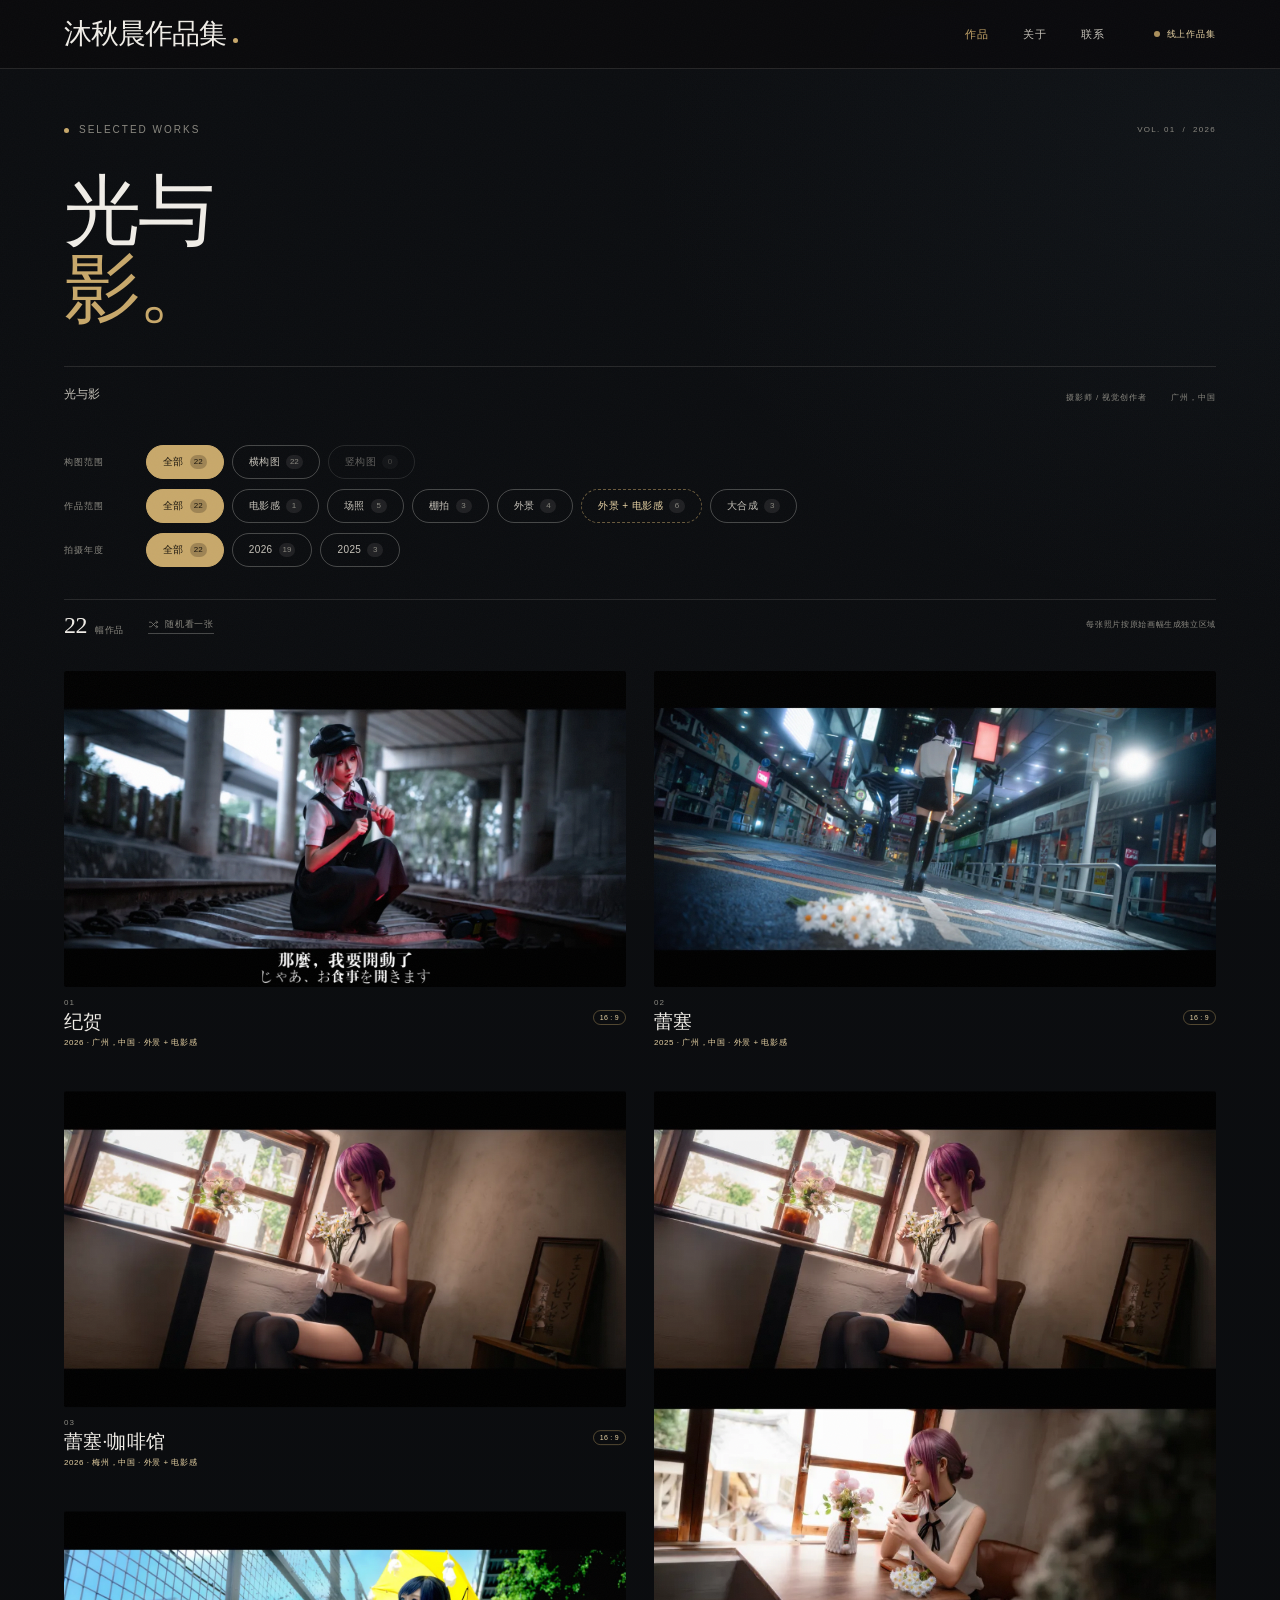
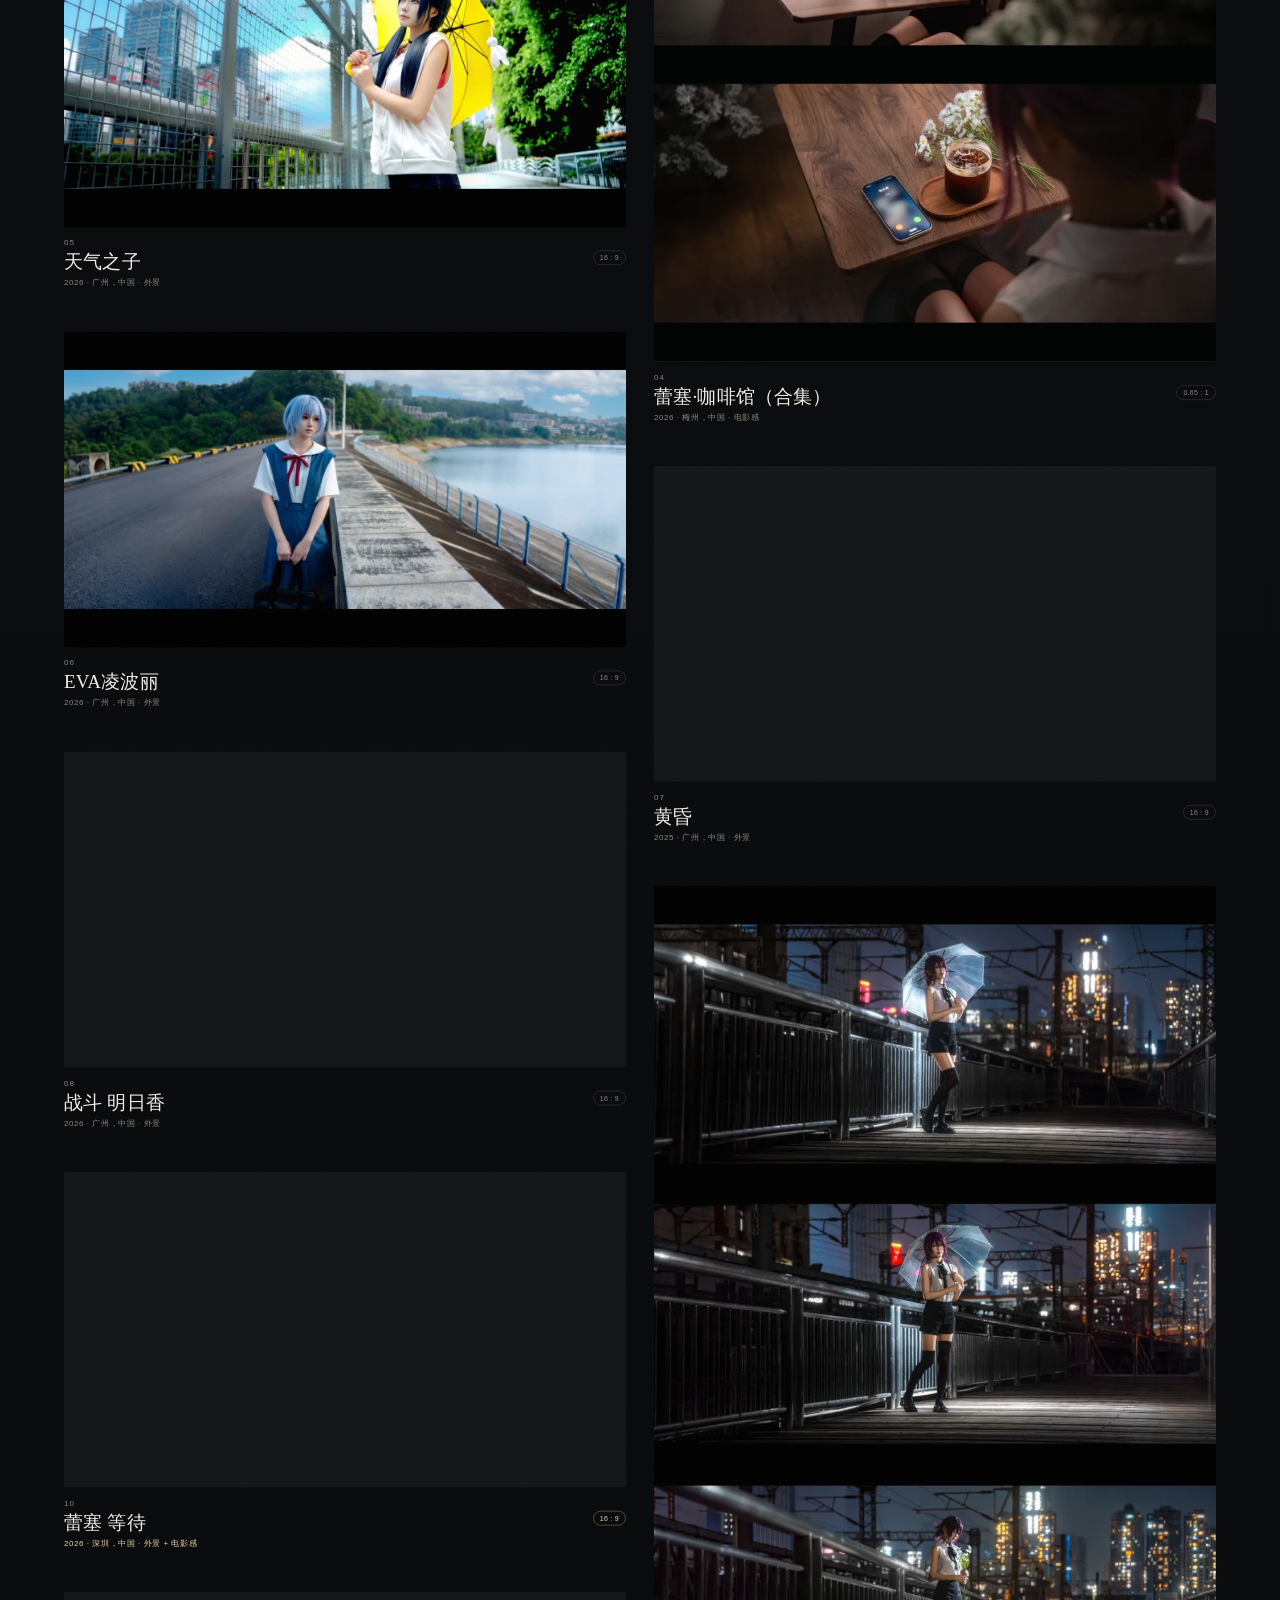
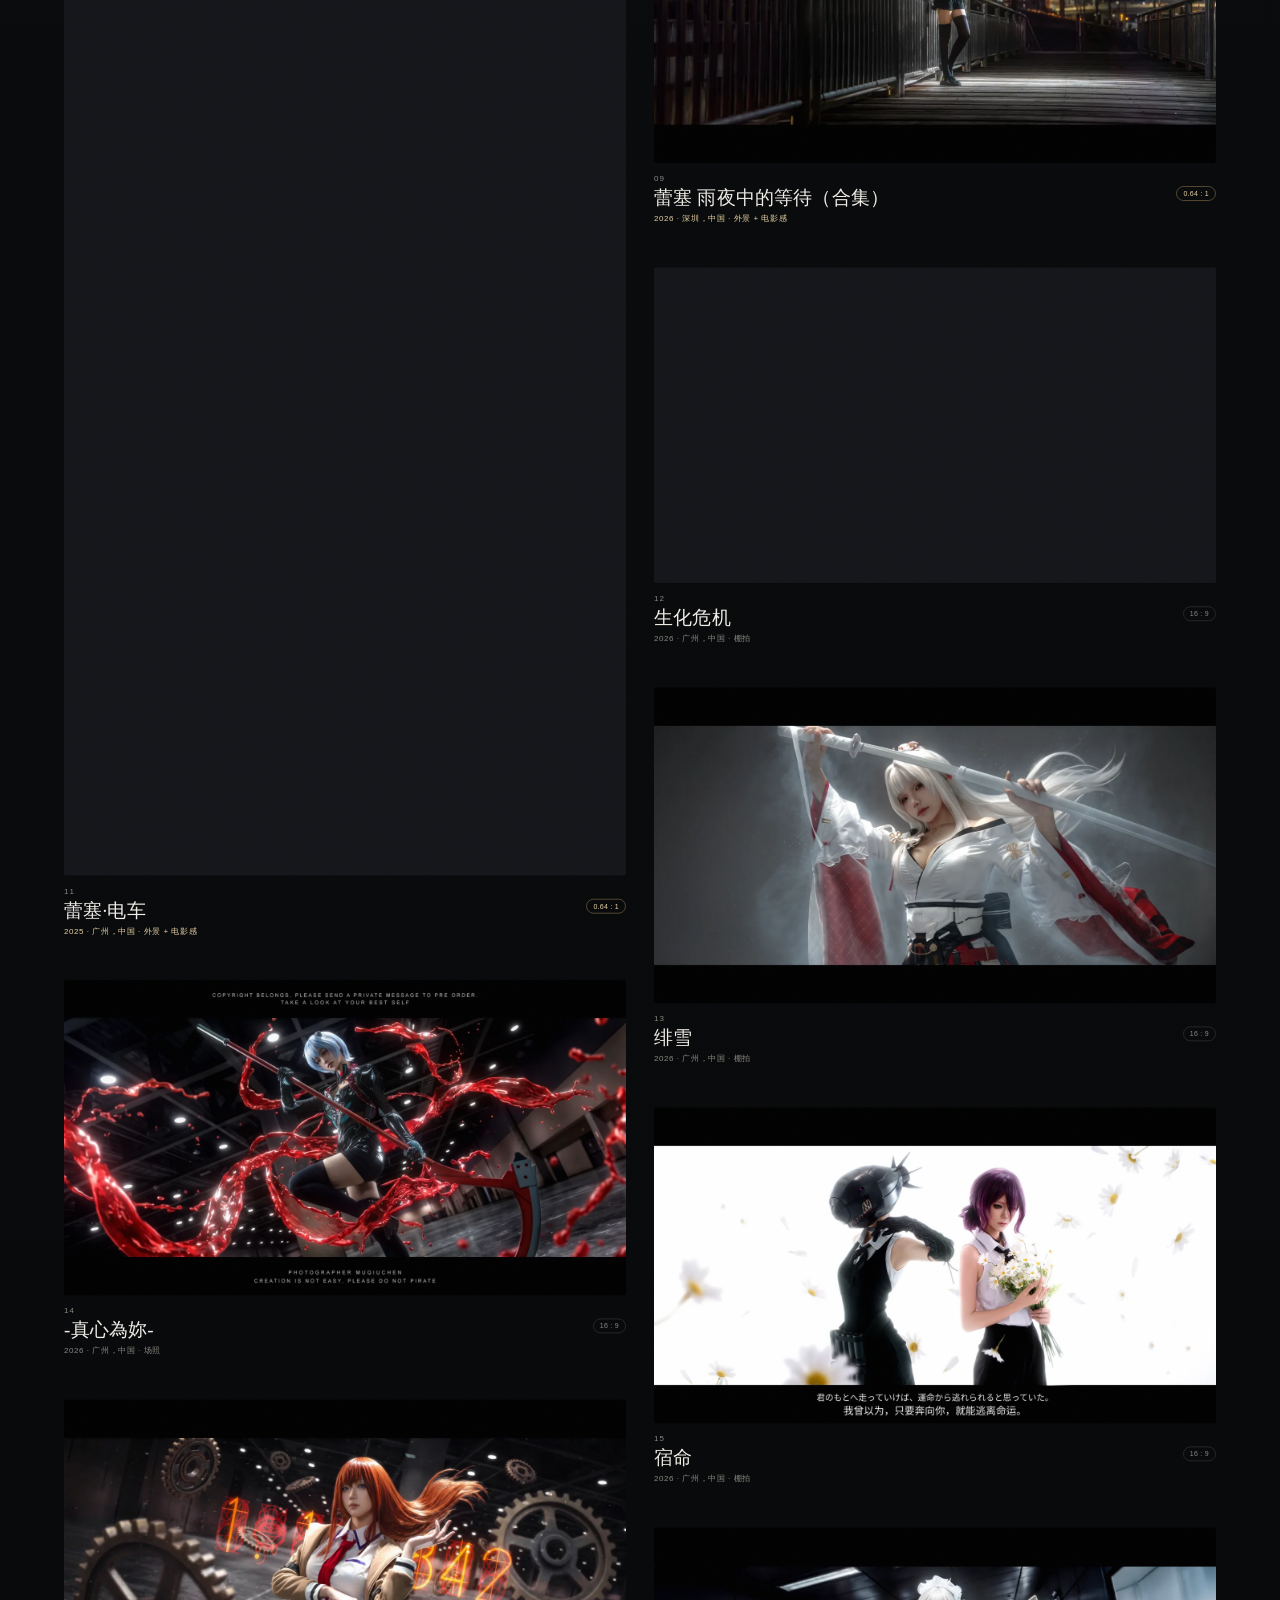
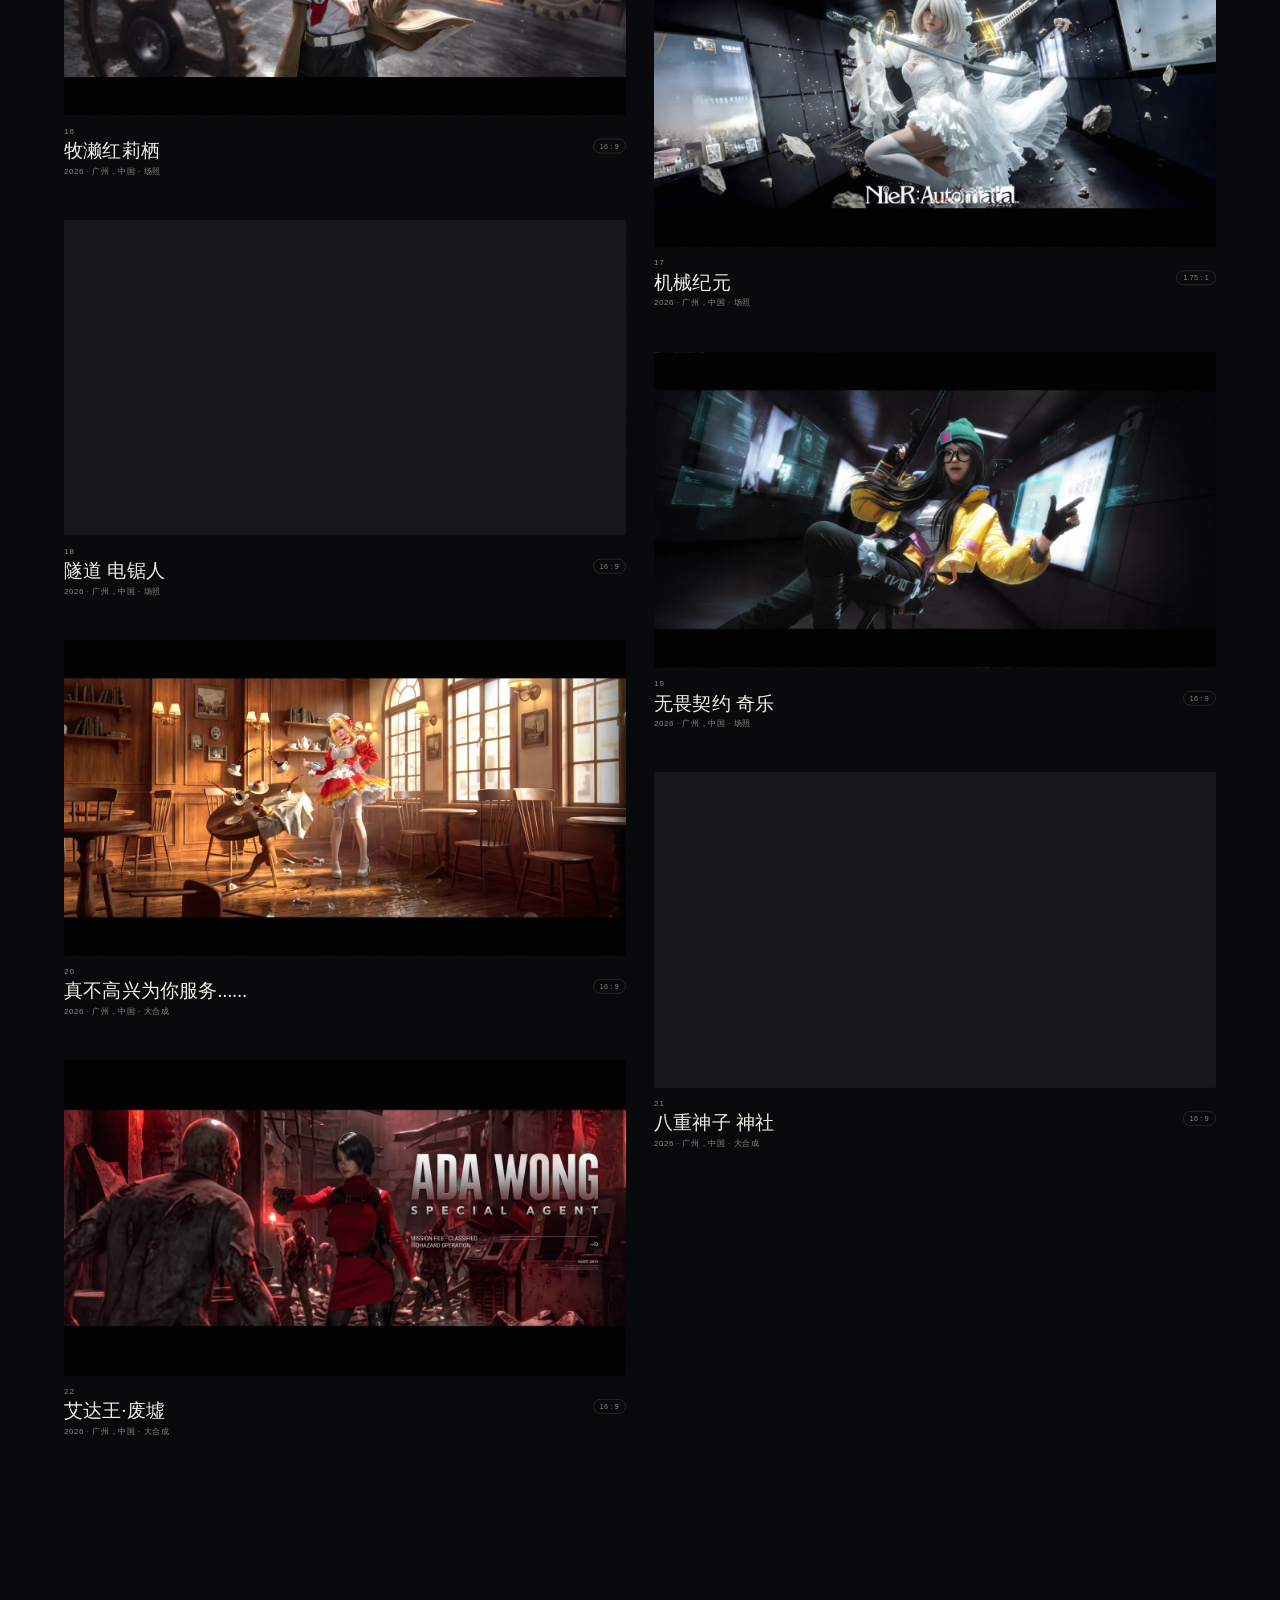
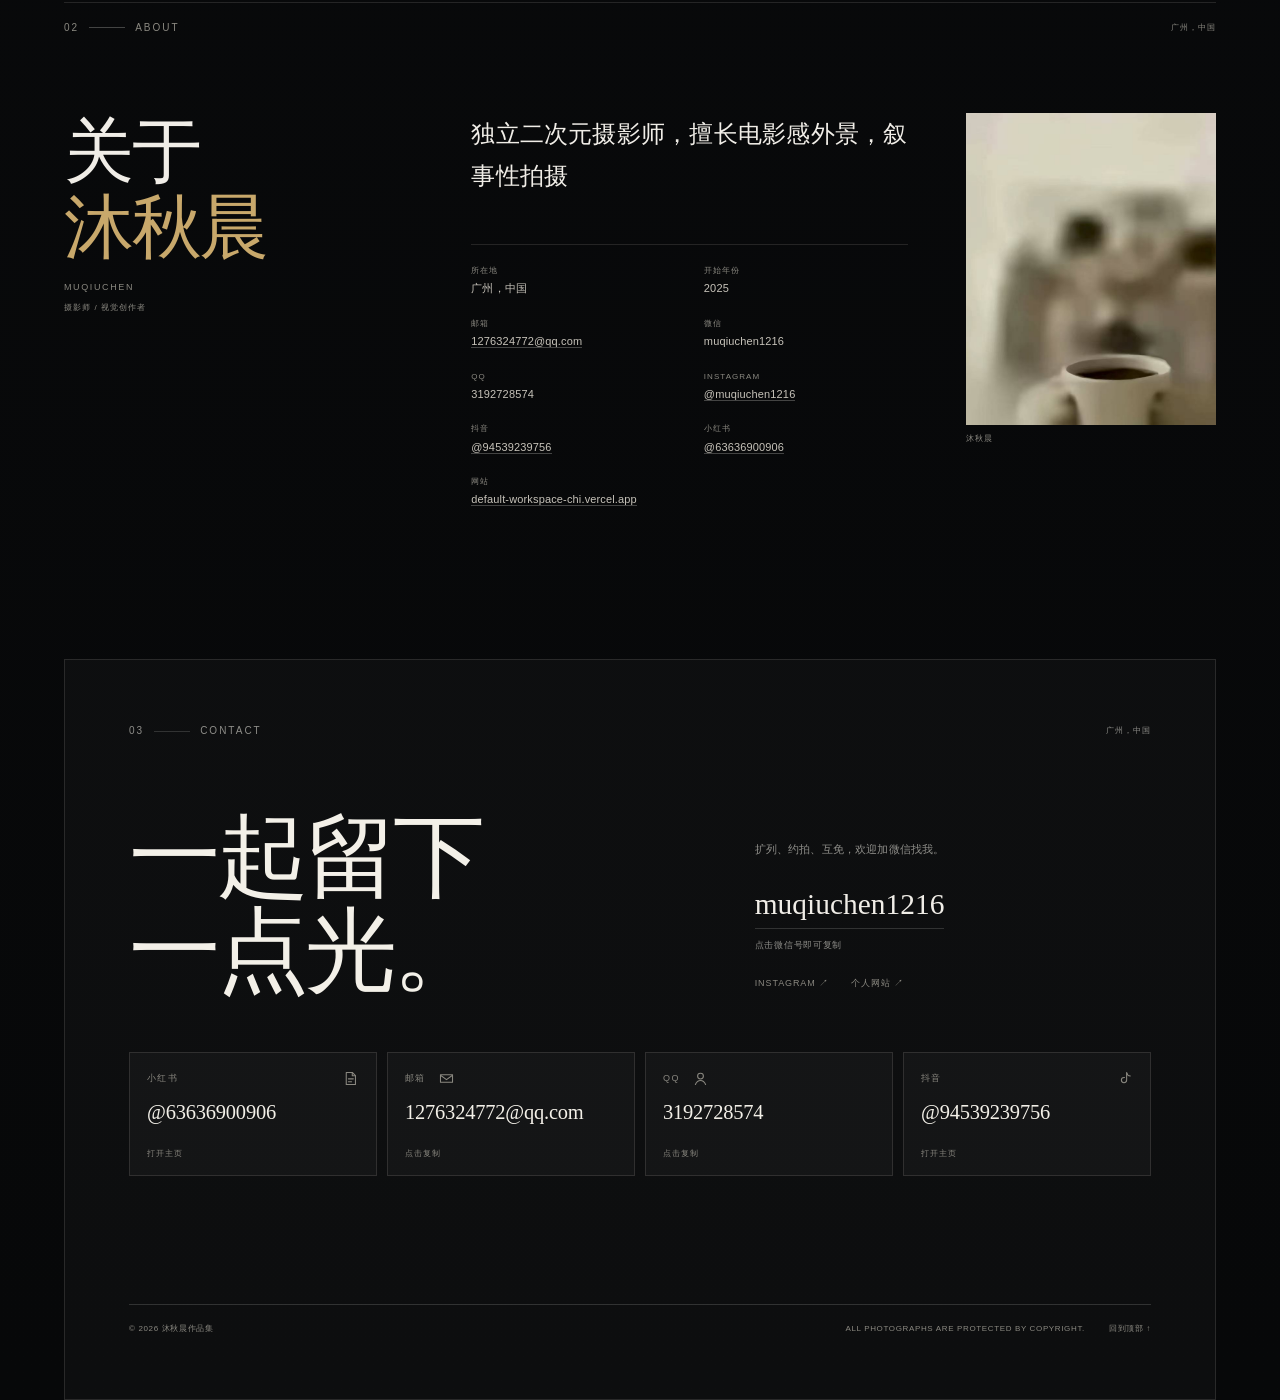
==== index.html @ c541c944 "同步网站内容 2026-11-03 14:08" ====
<!doctype html>
<html lang="zh-CN">
<head>
  <meta charset="utf-8">
  <meta name="viewport" content="width=device-width, initial-scale=1, viewport-fit=cover">
  <meta name="theme-color" content="#0a0b0d">
  <meta name="color-scheme" content="dark">
  <meta name="description" content="光与影 · 沐秋晨的摄影作品集。记录外景、棚拍与合成影像里的光。">
  <meta name="format-detection" content="telephone=no">
  <meta property="og:type" content="website">
  <meta property="og:title" content="光与影 · 沐秋晨 摄影">
  <meta property="og:description" content="把日常，留在光里。">
  <title>光与影 · 沐秋晨 摄影</title>
  <link rel="icon" href="assets/img/favicon.svg" type="image/svg+xml">
  <link rel="icon" type="image/png" sizes="192x192" href="assets/img/icon-192.png">
  <link rel="apple-touch-icon" href="assets/img/apple-touch-icon.png">
  <meta name="apple-mobile-web-app-title" content="muqiuchen">
  <link rel="manifest" href="manifest.webmanifest">
  <link rel="stylesheet" href="assets/css/base.css">
  <link rel="stylesheet" href="assets/css/site.css">
  <script>
    /* 交互脚本可用时先给根元素打标记：滚动入场等效果只在此标记存在时生效。
       即使脚本没加载成功，2.5 秒后也会自动还原，内容不会被一直隐藏。 */
    (function () {
      var root = document.documentElement;
      root.classList.add('has-js');
      window.setTimeout(function () {
        if (!root.classList.contains('motion-ready')) root.classList.remove('has-js');
      }, 2500);
    })();
  </script>
  <script defer src="assets/js/data.js"></script>
  <script defer src="assets/js/store.js"></script>
  <script defer src="assets/js/app.js"></script>
</head>
<body class="home-page">
  <a class="skip-link" href="#works">跳到作品</a>

  <div class="site-shell">
    <header class="topbar">
      <div class="topbar__inner">
        <a class="wordmark" href="#top" aria-label="回到首页">
          <span data-profile="siteName">muqiuchen</span>
          <span class="wordmark__dot" aria-hidden="true"></span>
        </a>
        <nav class="topbar__nav" aria-label="主导航">
          <a href="#works">作品</a>
          <a href="#about">关于</a>
          <a href="#contact">联系</a>
        </nav>
        <p class="live-badge" id="liveBadge" data-state="wait" role="status" aria-live="polite">
          <span class="live-badge__dot" aria-hidden="true"></span>
          <span class="live-badge__text" id="liveBadgeText">连接中</span>
        </p>
        <a class="topbar__studio" href="studio.html">工作室 <span aria-hidden="true">↗</span></a>
      </div>
    </header>

    <main class="page" id="top">
      <section class="works" id="works" tabindex="-1" aria-labelledby="works-title">
        <header class="works-header">
          <div class="works-header__top">
            <p class="eyebrow">
              <span class="eyebrow__dot" aria-hidden="true"></span>
              <span>Selected Works</span>
            </p>
            <p class="works-edition">Vol. 01&nbsp;&nbsp;/&nbsp;&nbsp;2026</p>
          </div>

          <h1 id="works-title">光与<br><em>影。</em></h1>

          <div class="works-header__foot" data-reveal style="--reveal-delay: 140ms">
            <p class="works-lede" data-profile="tagline">把日常，留在光里。</p>
            <div class="works-meta">
              <p data-profile="role">摄影师 / 视觉创作者</p>
              <p data-profile="location">杭州，中国</p>
            </div>
          </div>
        </header>

        <div class="filters" id="filters" data-reveal style="--reveal-delay: 60ms">
          <div class="filter-row">
            <span class="filter-label">构图范围</span>
            <div class="filter-pills" id="filterComposition" role="group" aria-label="按构图范围筛选">
              <button class="filter-pill is-active" type="button" data-filter-group="composition" data-filter-value="all" aria-pressed="true">全部</button>
              <button class="filter-pill" type="button" data-filter-group="composition" data-filter-value="landscape" aria-pressed="false">横构图</button>
              <button class="filter-pill" type="button" data-filter-group="composition" data-filter-value="portrait" aria-pressed="false">竖构图</button>
            </div>
          </div>
          <div class="filter-row">
            <span class="filter-label">作品范围</span>
            <div class="filter-pills" id="filterCategory" role="group" aria-label="按作品范围筛选">
              <button class="filter-pill is-active" type="button" data-filter-group="category" data-filter-value="all" aria-pressed="true">全部</button>
              <button class="filter-pill" type="button" data-filter-group="category" data-filter-value="cinematic" aria-pressed="false">电影感</button>
              <button class="filter-pill" type="button" data-filter-group="category" data-filter-value="onlocation" aria-pressed="false">场照</button>
              <button class="filter-pill" type="button" data-filter-group="category" data-filter-value="studio" aria-pressed="false">棚拍</button>
              <button class="filter-pill" type="button" data-filter-group="category" data-filter-value="outdoor" aria-pressed="false">外景</button>
              <button class="filter-pill filter-pill--combo" type="button" data-filter-group="category" data-filter-value="cinematic-outdoor" aria-pressed="false">外景 + 电影感</button>
              <button class="filter-pill" type="button" data-filter-group="category" data-filter-value="composite" aria-pressed="false">大合成</button>
            </div>
          </div>
          <div class="filter-row">
            <span class="filter-label">拍摄年度</span>
            <div class="filter-pills" id="filterYear" role="group" aria-label="按拍摄年度筛选">
              <button class="filter-pill is-active" type="button" data-filter-group="year" data-filter-value="all" aria-pressed="true">全部</button>
            </div>
          </div>
        </div>

        <div class="stream-bar" data-reveal style="--reveal-delay: 80ms">
          <p class="stream-count"><span id="workCount">00</span><span>幅作品</span></p>
          <button class="random-button" id="randomWork" type="button" title="从当前筛选里随机打开一幅">
            <svg class="icon" viewBox="0 0 24 24" aria-hidden="true">
              <path d="M3 7h4l10 10h4"></path>
              <path d="M3 17h4l10-10h4"></path>
              <path d="m18 4 3 3-3 3"></path>
              <path d="m18 14 3 3-3 3"></path>
            </svg>
            <span>随机看一张</span>
          </button>
          <p class="stream-note">每张照片按原始画幅生成独立区域</p>
        </div>
        <p class="sample-note" id="sampleNote" hidden>示例作品与联系方式 · 在工作室里替换成你自己的</p>

        <div class="gallery-wrap">
          <div class="gallery" id="gallery"></div>
          <p class="gallery-status" id="galleryStatus" role="status">正在整理作品…</p>
        </div>

        <noscript>
          <p class="noscript">请开启浏览器的 JavaScript 以浏览作品。</p>
        </noscript>
      </section>

      <section class="about" id="about" tabindex="-1" aria-labelledby="about-title">
        <div class="section-top" data-reveal>
          <p class="eyebrow">
            <span>02</span>
            <span class="rule" aria-hidden="true"></span>
            <span>About</span>
          </p>
          <p class="section-location" data-profile="location">杭州，中国</p>
        </div>

        <div class="about-grid" id="aboutGrid">
          <div class="about-heading" data-reveal>
            <h2 id="about-title">关于<br><span class="about-name" data-profile="name">muqiuchen</span></h2>
            <p class="about-english" data-profile="englishName">MUQIUCHEN</p>
            <p class="about-role" data-profile="role">摄影师 / 视觉创作者</p>
          </div>

          <div class="about-content" data-reveal style="--reveal-delay: 110ms">
            <div class="about-bio" id="aboutBio">
              <p>独立摄影师，工作与生活于杭州。关注自然、建筑与日常中安静的光线，以克制的构图记录时间留下的痕迹。</p>
              <p>我相信好照片不需要太多解释，它只是把某一刻的光，安静地留在你面前。</p>
            </div>

            <dl class="about-facts">
              <div id="metaLocation">
                <dt>所在地</dt>
                <dd data-profile="location">杭州，中国</dd>
              </div>
              <div id="metaSince">
                <dt>开始年份</dt>
                <dd data-profile="since">2016</dd>
              </div>
              <div id="metaEmail">
                <dt>邮箱</dt>
                <dd><a id="aboutEmail" href="mailto:hello@muqiuchen.com">hello@muqiuchen.com</a></dd>
              </div>
              <div id="metaWechat" hidden>
                <dt>微信</dt>
                <dd id="aboutWechat"></dd>
              </div>
              <div id="metaQq" hidden>
                <dt>QQ</dt>
                <dd id="aboutQq"></dd>
              </div>
              <div id="metaInstagram" hidden>
                <dt>Instagram</dt>
                <dd><a id="aboutInstagram" href="#" target="_blank" rel="noopener noreferrer"></a></dd>
              </div>
              <div id="metaDouyin" hidden>
                <dt>抖音</dt>
                <dd><a id="aboutDouyin" href="#" target="_blank" rel="noopener noreferrer"></a></dd>
              </div>
              <div id="metaXiaohongshu" hidden>
                <dt>小红书</dt>
                <dd><a id="aboutXiaohongshu" href="#" target="_blank" rel="noopener noreferrer"></a></dd>
              </div>
              <div id="metaWebsite" hidden>
                <dt>网站</dt>
                <dd><a id="aboutWebsite" href="#" target="_blank" rel="noopener noreferrer"></a></dd>
              </div>
            </dl>
          </div>

          <figure class="about-portrait" id="aboutPortrait" hidden>
            <img id="aboutAvatar" alt="摄影师头像" width="800" height="1000">
            <figcaption data-profile="name">muqiuchen</figcaption>
          </figure>
        </div>
      </section>

      <section class="contact" id="contact" tabindex="-1" aria-labelledby="contact-title">
        <div class="contact__inner">
          <div class="contact__top" data-reveal>
            <p class="eyebrow eyebrow--dark">
              <span>03</span>
              <span class="rule" aria-hidden="true"></span>
              <span>Contact</span>
            </p>
            <p class="contact__location" data-profile="location">杭州，中国</p>
          </div>

          <div class="contact__grid">
            <h2 id="contact-title" data-reveal>一起留下<br>一点光。</h2>
            <div class="contact__body" data-reveal style="--reveal-delay: 110ms">
              <p class="contact__lede">扩列、约拍、互免，欢迎加微信找我。</p>
              <button class="contact__email" id="contactWechat" type="button" title="点击复制微信号" hidden>muqiuchen1216</button>
              <p class="contact__hint" id="contactWechatHint" hidden>点击微信号即可复制</p>
              <div class="contact__links">
                <a id="contactInstagram" href="#" target="_blank" rel="noopener noreferrer" hidden>Instagram <span aria-hidden="true">↗</span></a>
                <a id="contactWebsite" href="#" target="_blank" rel="noopener noreferrer" hidden>个人网站 <span aria-hidden="true">↗</span></a>
              </div>
            </div>
          </div>

          <ul class="contact__cards" id="contactCards" data-reveal style="--reveal-delay: 150ms"></ul>

          <footer class="site-footer" data-reveal>
            <p>© <span id="footerYear">2026</span> <span data-profile="siteName">muqiuchen</span></p>
            <p class="site-footer__note">All photographs are protected by copyright.</p>
            <a class="back-top" href="#top">回到顶部 <span aria-hidden="true">↑</span></a>
          </footer>
        </div>
      </section>
    </main>
  </div>

  <div class="lightbox" id="lightbox" role="dialog" aria-modal="true" aria-labelledby="lbTitle" aria-hidden="true" inert>
    <div class="lightbox__backdrop" aria-hidden="true"></div>

    <div class="lightbox__shell">
      <header class="lightbox__bar">
        <div class="lightbox__status">
          <span id="lbCounter" aria-live="polite">01 / 06</span>
          <span class="lightbox__ratio" id="lbRatio">3 : 2</span>
        </div>
        <div class="lightbox__tools">
          <button class="lb-button" id="lbZoom" type="button" aria-label="放大图片" aria-pressed="false">
            <svg class="icon" viewBox="0 0 24 24" aria-hidden="true">
              <circle cx="11" cy="11" r="7"></circle>
              <path d="m20 20-3.5-3.5"></path>
              <path class="zoom-plus-v" d="M11 8v6"></path>
              <path d="M8 11h6"></path>
            </svg>
          </button>
          <button class="lb-button" id="lbClose" type="button" aria-label="关闭大图">
            <svg class="icon" viewBox="0 0 24 24" aria-hidden="true">
              <path d="M5 5l14 14M19 5 5 19"></path>
            </svg>
          </button>
        </div>
      </header>

      <div class="lightbox__main">
        <button class="lightbox__nav lightbox__nav--prev" id="lbPrev" type="button" aria-label="上一幅作品">
          <svg class="icon" viewBox="0 0 24 24" aria-hidden="true">
            <path d="M15 4 7 12l8 8"></path>
          </svg>
        </button>

        <div class="lightbox__stage" id="lbStage" tabindex="-1">
          <div class="lightbox__loader" id="lbLoader" aria-hidden="true"><span></span></div>
          <img class="lightbox__image" id="lbImage" alt="" draggable="false" decoding="async">
          <div class="lightbox__error" id="lbError" role="alert" hidden>
            <p>图片没有成功载入。</p>
            <button class="button button--ghost button--small" id="lbRetry" type="button">重新加载</button>
          </div>
        </div>

        <button class="lightbox__nav lightbox__nav--next" id="lbNext" type="button" aria-label="下一幅作品">
          <svg class="icon" viewBox="0 0 24 24" aria-hidden="true">
            <path d="m9 4 8 8-8 8"></path>
          </svg>
        </button>
      </div>

      <footer class="lightbox__meta" id="lbMeta">
        <div class="lightbox__copy">
          <p class="lightbox__kicker" id="lbKicker">作品说明</p>
          <h2 class="lightbox__title" id="lbTitle">—</h2>
          <p class="lightbox__title-en" id="lbTitleEn"></p>
          <p class="lightbox__desc" id="lbDesc"></p>
          <p class="lightbox__place"><span id="lbLocation"></span><span class="lightbox__dot" aria-hidden="true">·</span><span id="lbYear"></span></p>
        </div>
        <p class="lightbox__hint">点击 / 双指缩放&nbsp;&nbsp;·&nbsp;&nbsp;左右滑动切换</p>
      </footer>
    </div>
  </div>

  <div class="toast" id="toast" role="status" aria-live="polite"></div>
</body>
</html>
---- assets/css/base.css ----
/* =========================================================
   基础层：颜色、字体、重置与通用组件
   ========================================================= */

:root {
  --paper: #f1ede5;
  --paper-soft: #f7f4ee;
  --paper-deep: #e6e0d5;
  --ink: #171613;
  --ink-soft: #3b3832;
  --muted: #6e685e;
  --line: rgba(23, 22, 19, 0.14);
  --line-soft: rgba(23, 22, 19, 0.08);
  --line-strong: rgba(23, 22, 19, 0.3);
  --accent: #ae4a30;
  --accent-light: #cc7e5f;
  --dark: #11100e;
  --dark-soft: #1b1a17;
  --on-dark: #f3f0e8;
  --on-dark-muted: rgba(243, 240, 232, 0.56);
  --on-dark-line: rgba(243, 240, 232, 0.16);

  --font-sans: "Helvetica Neue", "Neue Haas Grotesk Text Pro", Inter, "PingFang SC",
    "Hiragino Sans GB", "Noto Sans SC", "Source Han Sans SC", "Microsoft YaHei",
    sans-serif;
  --font-serif: "Iowan Old Style", Baskerville, Georgia, "Times New Roman", "Songti SC",
    STSong, "Noto Serif SC", "Source Han Serif SC", SimSun, serif;

  --ease: cubic-bezier(0.22, 1, 0.36, 1);
  --ease-in-out: cubic-bezier(0.65, 0, 0.35, 1);
  --page-pad: clamp(20px, 4.4vw, 72px);
  --header-h: 76px;
  --radius: 2px;
  --shadow-soft: 0 24px 70px rgba(23, 22, 18, 0.12);
}

*,
*::before,
*::after {
  box-sizing: border-box;
}

html {
  -webkit-text-size-adjust: 100%;
  text-size-adjust: 100%;
  scroll-behavior: smooth;
}

@media (prefers-reduced-motion: reduce) {
  html {
    scroll-behavior: auto;
  }

  *,
  *::before,
  *::after {
    animation-duration: 0.01ms !important;
    animation-iteration-count: 1 !important;
    transition-duration: 0.01ms !important;
    scroll-behavior: auto !important;
  }
}

body {
  margin: 0;
  min-width: 300px;
  background: var(--paper);
  color: var(--ink);
  font-family: var(--font-sans);
  font-size: 15px;
  line-height: 1.7;
  font-weight: 400;
  letter-spacing: 0.01em;
  -webkit-font-smoothing: antialiased;
  -moz-osx-font-smoothing: grayscale;
  text-rendering: optimizeLegibility;
  font-optical-sizing: auto;
}

body::before {
  content: "";
  position: fixed;
  inset: 0;
  z-index: 9999;
  pointer-events: none;
  opacity: 0.025;
  background-image: url("data:image/svg+xml,%3Csvg xmlns='http://www.w3.org/2000/svg' width='160' height='160'%3E%3Cfilter id='n'%3E%3CfeTurbulence type='fractalNoise' baseFrequency='.82' numOctaves='2' stitchTiles='stitch'/%3E%3C/filter%3E%3Crect width='100%25' height='100%25' filter='url(%23n)'/%3E%3C/svg%3E");
  background-size: 160px 160px;
}

img,
svg {
  display: block;
  max-width: 100%;
}

img {
  height: auto;
}

button,
input,
textarea,
select {
  font: inherit;
  color: inherit;
}

button {
  border: 0;
  padding: 0;
  background: none;
  cursor: pointer;
  touch-action: manipulation;
}

a {
  color: inherit;
  text-decoration: none;
}

p,
h1,
h2,
h3,
h4,
figure,
blockquote,
dl,
dd {
  margin: 0;
}

ul,
ol {
  margin: 0;
  padding: 0;
  list-style: none;
}

::selection {
  background: var(--ink);
  color: var(--paper);
}

:focus {
  outline: none;
}

:focus-visible {
  outline: 1px solid var(--accent);
  outline-offset: 4px;
}

[hidden] {
  display: none !important;
}

.sr-only {
  position: absolute !important;
  width: 1px !important;
  height: 1px !important;
  padding: 0 !important;
  margin: -1px !important;
  overflow: hidden !important;
  clip: rect(0, 0, 0, 0) !important;
  white-space: nowrap !important;
  border: 0 !important;
}

.skip-link {
  position: fixed;
  top: 10px;
  left: 10px;
  z-index: 10000;
  padding: 10px 16px;
  background: var(--ink);
  color: var(--paper);
  font-size: 12px;
  letter-spacing: 0.08em;
  transform: translateY(-160%);
  transition: transform 0.2s var(--ease);
}

.skip-link:focus {
  transform: translateY(0);
}

.container {
  width: 100%;
  max-width: 1520px;
  margin-inline: auto;
  padding-inline: var(--page-pad);
}

.eyebrow {
  display: inline-flex;
  align-items: center;
  gap: 10px;
  color: var(--muted);
  font-size: 10px;
  line-height: 1.4;
  font-weight: 500;
  letter-spacing: 0.2em;
  text-transform: uppercase;
}

.eyebrow__dot {
  width: 5px;
  height: 5px;
  flex: 0 0 auto;
  border-radius: 50%;
  background: var(--accent);
}

.rule {
  width: 36px;
  height: 1px;
  background: var(--line-strong);
}

.button {
  display: inline-flex;
  align-items: center;
  justify-content: center;
  gap: 9px;
  min-height: 44px;
  padding: 10px 20px;
  border: 1px solid var(--ink);
  border-radius: var(--radius);
  background: var(--ink);
  color: var(--paper);
  font-size: 12px;
  font-weight: 500;
  letter-spacing: 0.08em;
  line-height: 1;
  transition: background-color 0.25s var(--ease), color 0.25s var(--ease),
    border-color 0.25s var(--ease), opacity 0.25s var(--ease);
}

.button:hover {
  background: transparent;
  color: var(--ink);
}

.button--ghost {
  background: transparent;
  color: var(--ink);
}

.button--ghost:hover {
  background: var(--ink);
  color: var(--paper);
}

.button--small {
  min-height: 38px;
  padding: 8px 14px;
  font-size: 11px;
}

.button[disabled],
.button[aria-disabled="true"] {
  opacity: 0.45;
  pointer-events: none;
}

.icon {
  width: 16px;
  height: 16px;
  flex: 0 0 auto;
  fill: none;
  stroke: currentColor;
  stroke-width: 1.5;
  stroke-linecap: round;
  stroke-linejoin: round;
}

.icon--12 {
  width: 12px;
  height: 12px;
}

.toast {
  position: fixed;
  left: 50%;
  bottom: max(24px, env(safe-area-inset-bottom));
  z-index: 12000;
  max-width: min(92vw, 520px);
  padding: 12px 20px;
  border: 1px solid rgba(255, 255, 255, 0.12);
  border-radius: 999px;
  background: rgba(24, 23, 20, 0.96);
  color: var(--on-dark);
  box-shadow: 0 12px 40px rgba(0, 0, 0, 0.2);
  font-size: 12px;
  line-height: 1.5;
  letter-spacing: 0.02em;
  text-align: center;
  opacity: 0;
  visibility: hidden;
  transform: translate(-50%, 12px);
  pointer-events: none;
  transition: opacity 0.25s var(--ease), transform 0.25s var(--ease),
    visibility 0.25s;
}

.toast.is-visible {
  opacity: 1;
  visibility: visible;
  transform: translate(-50%, 0);
}

.toast.is-error {
  background: #6e2d21;
}

/* 页面加载的轻量状态 */
.page-loader {
  position: fixed;
  inset: 0;
  z-index: 9000;
  display: grid;
  place-items: center;
  background: var(--paper);
  transition: opacity 0.45s var(--ease), visibility 0.45s;
}

.page-loader.is-done {
  opacity: 0;
  visibility: hidden;
}

.page-loader__mark {
  width: 36px;
  height: 36px;
  position: relative;
}

.page-loader__mark::before,
.page-loader__mark::after {
  content: "";
  position: absolute;
  inset: 0;
  border: 1px solid var(--line-strong);
  border-radius: 50%;
}

.page-loader__mark::after {
  inset: 9px;
  background: var(--ink);
  border: 0;
  animation: loader-pulse 1.5s var(--ease-in-out) infinite;
}

@keyframes loader-pulse {
  0%,
  100% {
    transform: scale(0.7);
    opacity: 0.5;
  }
  50% {
    transform: scale(1);
    opacity: 1;
  }
}

@media (max-width: 720px) {
  :root {
    --header-h: 64px;
    --page-pad: 20px;
  }

  body {
    font-size: 14px;
  }

  .button {
    min-height: 46px;
  }
}
---- assets/css/site.css ----
/* =========================================================
   muqiuchen — 作品集首页
   ========================================================= */

html {
  scroll-padding-top: 24px;
}

.home-page {
  background: var(--paper);
}

.site-shell {
  display: grid;
  grid-template-columns: 292px minmax(0, 1fr);
  min-height: 100vh;
}

/* ---------- 固定侧栏 ---------- */
.sidebar {
  position: sticky;
  top: 0;
  z-index: 20;
  display: flex;
  flex-direction: column;
  align-self: start;
  height: 100vh;
  height: 100svh;
  padding: 34px 28px 24px;
  overflow-y: auto;
  overscroll-behavior: contain;
  border-right: 1px solid var(--line);
  background: var(--paper-soft);
}

.sidebar__top {
  flex: 0 0 auto;
}

.wordmark {
  display: inline-flex;
  align-items: baseline;
  gap: 7px;
  max-width: 100%;
  font-family: var(--font-serif);
  font-size: 27px;
  font-weight: 400;
  letter-spacing: -0.035em;
  line-height: 1;
}

.wordmark > span:first-child {
  min-width: 0;
  overflow: hidden;
  text-overflow: ellipsis;
  white-space: nowrap;
}

.wordmark__dot {
  width: 5px;
  height: 5px;
  flex: 0 0 auto;
  margin-bottom: 2px;
  border-radius: 50%;
  background: var(--accent);
}

.sidebar__edition {
  margin-top: 14px;
  color: var(--muted);
  font-size: 8px;
  font-weight: 500;
  letter-spacing: 0.17em;
  line-height: 1.7;
  text-transform: uppercase;
}

.sidebar__middle {
  margin-top: clamp(54px, 12vh, 112px);
}

.sidebar__tagline {
  max-width: 190px;
  color: var(--ink-soft);
  font-family: var(--font-serif);
  font-size: 16px;
  line-height: 1.75;
  letter-spacing: 0.01em;
}

.side-nav {
  display: flex;
  flex-direction: column;
  gap: 2px;
  margin-top: 40px;
}

.side-nav a {
  display: flex;
  align-items: baseline;
  gap: 12px;
  padding: 8px 0;
  color: var(--ink-soft);
  font-size: 12px;
  letter-spacing: 0.08em;
  line-height: 1.4;
  transition: color 0.25s var(--ease);
}

.side-nav a:hover {
  color: var(--accent);
}

.side-nav__num {
  width: 18px;
  color: var(--muted);
  font-size: 8px;
  font-weight: 500;
  letter-spacing: 0.08em;
}

.sidebar__foot {
  margin-top: auto;
  padding-top: 32px;
}

.sidebar__based {
  color: var(--muted);
  font-size: 8px;
  font-weight: 500;
  letter-spacing: 0.11em;
  line-height: 1.6;
  text-transform: uppercase;
}

.sidebar__based span {
  color: var(--ink-soft);
  letter-spacing: 0.04em;
}

.sidebar__socials {
  display: flex;
  flex-wrap: wrap;
  gap: 7px 14px;
  margin-top: 13px;
}

.sidebar__socials a {
  color: var(--muted);
  font-size: 9px;
  line-height: 1.5;
  letter-spacing: 0.04em;
  transition: color 0.25s var(--ease);
}

.sidebar__socials a:hover {
  color: var(--ink);
}

.sidebar__nav-bottom {
  display: flex;
  align-items: center;
  justify-content: space-between;
  gap: 12px;
  margin-top: 28px;
  padding-top: 16px;
  border-top: 1px solid var(--line);
}

.side-studio,
.side-top {
  color: var(--ink-soft);
  font-size: 9px;
  font-weight: 500;
  letter-spacing: 0.08em;
  line-height: 1.5;
  transition: color 0.25s var(--ease);
}

.side-studio:hover,
.side-top:hover {
  color: var(--accent);
}

.sidebar__copy {
  margin-top: 14px;
  color: var(--muted);
  font-size: 8px;
  letter-spacing: 0.06em;
  line-height: 1.5;
}

/* ---------- 右侧内容 ---------- */
.page {
  min-width: 0;
  padding: 0 clamp(30px, 5vw, 82px);
}

.works,
.about,
.contact {
  width: 100%;
  max-width: 1250px;
  margin-inline: auto;
}

.works {
  padding-top: clamp(40px, 6vh, 66px);
}

.works-header__top {
  display: flex;
  align-items: center;
  justify-content: space-between;
  gap: 20px;
}

.works-edition {
  color: var(--muted);
  font-size: 8px;
  font-weight: 500;
  letter-spacing: 0.16em;
  line-height: 1.4;
  text-transform: uppercase;
}

.works-header h1 {
  max-width: 1000px;
  margin-top: clamp(24px, 4vh, 40px);
  font-family: var(--font-serif);
  font-size: clamp(46px, 6vw, 88px);
  font-weight: 400;
  line-height: 1.02;
  letter-spacing: -0.045em;
  text-wrap: balance;
}

.works-header h1 em {
  color: var(--accent);
  font-style: normal;
}

.works-header__foot {
  display: flex;
  align-items: flex-end;
  justify-content: space-between;
  gap: 34px;
  margin-top: clamp(22px, 3.5vw, 36px);
  padding-top: 16px;
  border-top: 1px solid var(--line);
}

.works-lede {
  max-width: 310px;
  color: var(--ink-soft);
  font-size: 12px;
  line-height: 1.85;
  letter-spacing: 0.015em;
}

.works-meta {
  display: flex;
  flex-wrap: wrap;
  justify-content: flex-end;
  gap: 5px 24px;
  color: var(--muted);
  font-size: 8px;
  font-weight: 500;
  letter-spacing: 0.12em;
  line-height: 1.6;
  text-align: right;
  text-transform: uppercase;
}

.stream-bar {
  display: flex;
  flex-wrap: wrap;
  align-items: center;
  gap: 12px 24px;
  margin-top: clamp(20px, 3vw, 32px);
  padding-top: 13px;
  border-top: 1px solid var(--line);
}

.stream-count {
  display: flex;
  align-items: baseline;
  gap: 8px;
  line-height: 1;
}

.stream-count span:first-child {
  font-family: var(--font-serif);
  font-size: 24px;
  letter-spacing: -0.02em;
}

.stream-count span:last-child {
  color: var(--muted);
  font-size: 9px;
  letter-spacing: 0.08em;
}

.stream-note {
  margin-left: auto;
  color: var(--muted);
  font-size: 8px;
  letter-spacing: 0.08em;
  line-height: 1.5;
}

.sample-note {
  width: fit-content;
  margin-top: 10px;
  padding: 4px 8px;
  border: 1px solid var(--line);
  border-radius: 999px;
  color: var(--muted);
  font-size: 8px;
  line-height: 1.4;
  letter-spacing: 0.04em;
}

.gallery-wrap {
  position: relative;
  min-height: 200px;
  margin-top: clamp(22px, 3.2vw, 34px);
}

.gallery {
  position: relative;
  width: 100%;
  opacity: 0;
  transition: opacity 0.4s var(--ease);
}

.gallery.is-ready {
  opacity: 1;
}

.gallery-status {
  position: absolute;
  inset: 0;
  display: flex;
  align-items: flex-start;
  justify-content: center;
  padding-top: 62px;
  color: var(--muted);
  font-size: 10px;
  letter-spacing: 0.1em;
  text-align: center;
}

.gallery-status.is-hidden {
  display: none;
}

.gallery-status a {
  border-bottom: 1px solid currentColor;
}

/* ---------- 作品卡片：比例由每张图自己决定 ---------- */
.work-entry {
  position: absolute;
  top: 0;
  left: 0;
  display: flex;
  flex-direction: column;
  min-width: 0;
  transform: translate3d(0, 0, 0);
}

.work-entry__open {
  position: relative;
  display: block;
  flex: 0 0 auto;
  width: 100%;
  overflow: hidden;
  border-radius: 2px;
  background: var(--paper-deep);
  cursor: zoom-in;
  text-align: left;
  -webkit-tap-highlight-color: transparent;
}

.work-entry.is-loading .work-entry__open {
  background-color: var(--paper-deep);
}

/* 骨架流光走 ::after 的 transform（合成器动画），
   不再动 background-position —— 后者每帧都要主线程重绘整张卡片，
   而 loading="lazy" 让屏外卡片长时间停在 is-loading，滚动时格外费。 */
.work-entry.is-loading .work-entry__open::after {
  opacity: 1;
  background-image: linear-gradient(
    110deg,
    rgba(243, 238, 229, 0) 28%,
    rgba(243, 238, 229, 0.34) 50%,
    rgba(243, 238, 229, 0) 72%
  );
  background-size: 100% 100%;
  background-repeat: no-repeat;
  transform: translate3d(-100%, 0, 0);
  animation: stream-shimmer 1.8s ease-in-out infinite;
}

@keyframes stream-shimmer {
  0% {
    transform: translate3d(-100%, 0, 0);
  }
  100% {
    transform: translate3d(100%, 0, 0);
  }
}

.work-entry__open::after {
  content: "";
  position: absolute;
  inset: 0;
  z-index: 2;
  pointer-events: none;
  opacity: 0.025;
  background-image: url("data:image/svg+xml,%3Csvg xmlns='http://www.w3.org/2000/svg' width='140' height='140'%3E%3Cfilter id='g'%3E%3CfeTurbulence type='fractalNoise' baseFrequency='.9' numOctaves='2' stitchTiles='stitch'/%3E%3C/filter%3E%3Crect width='100%25' height='100%25' filter='url(%23g)'/%3E%3C/svg%3E");
  background-size: 140px 140px;
}

.work-entry__image {
  display: block;
  width: 100%;
  height: 100%;
  object-fit: contain;
  object-position: center;
  background: #e6e0d6;
  -webkit-user-drag: none;
  user-select: none;
  transition: opacity 0.35s var(--ease);
}

.work-entry__arrow {
  position: absolute;
  top: 12px;
  right: 12px;
  z-index: 3;
  display: grid;
  place-items: center;
  width: 28px;
  height: 28px;
  border: 1px solid rgba(255, 255, 255, 0.4);
  border-radius: 50%;
  background: rgba(17, 16, 14, 0.2);
  color: #f7f4ee;
  font-size: 11px;
  line-height: 1;
  opacity: 0;
  transform: translateY(-3px);
  transition: opacity 0.3s var(--ease), transform 0.3s var(--ease);
}

@media (hover: hover) and (pointer: fine) {
  .work-entry__open:hover .work-entry__image {
    opacity: 0.9;
  }

  .work-entry__open:hover .work-entry__arrow,
  .work-entry__open:focus-visible .work-entry__arrow {
    opacity: 1;
    transform: translateY(0);
  }
}

.work-entry__open:focus-visible {
  outline: 1px solid var(--accent);
  outline-offset: 3px;
}

.work-entry.is-broken {
  cursor: default;
}

.work-entry__fallback {
  position: absolute;
  inset: 0;
  display: grid;
  place-items: center;
  padding: 22px;
  background: var(--paper-deep);
  color: var(--muted);
  text-align: center;
}

.work-entry__fallback b {
  display: block;
  font-family: var(--font-serif);
  font-size: 17px;
  font-weight: 400;
  color: var(--ink-soft);
}

.work-entry__fallback span {
  display: block;
  margin-top: 5px;
  font-size: 8px;
  letter-spacing: 0.08em;
}

.work-entry__meta {
  display: flex;
  align-items: flex-start;
  justify-content: space-between;
  gap: 12px;
  height: var(--caption-h, 66px);
  padding-top: 11px;
  overflow: hidden;
  box-sizing: border-box;
}

.work-entry__info {
  min-width: 0;
}

.work-entry__index {
  display: block;
  margin-bottom: 3px;
  color: var(--muted);
  font-size: 8px;
  font-weight: 500;
  letter-spacing: 0.12em;
  line-height: 1.3;
}

.work-entry__title {
  overflow: hidden;
  color: var(--ink);
  font-family: var(--font-serif);
  font-size: 19px;
  font-weight: 400;
  line-height: 1.2;
  letter-spacing: 0.01em;
  text-overflow: ellipsis;
  white-space: nowrap;
}

.work-entry__sub {
  overflow: hidden;
  margin-top: 3px;
  color: var(--muted);
  font-size: 8px;
  letter-spacing: 0.07em;
  line-height: 1.4;
  text-overflow: ellipsis;
  text-transform: uppercase;
  white-space: nowrap;
}

.work-entry__ratio {
  flex: 0 0 auto;
  margin-top: 12px;
  padding: 3px 6px;
  border: 1px solid var(--line);
  border-radius: 999px;
  color: var(--muted);
  font-size: 7px;
  font-weight: 500;
  letter-spacing: 0.04em;
  line-height: 1;
}

.noscript {
  padding: 36px 0;
  color: var(--muted);
  font-size: 12px;
}

/* ---------- 关于 ---------- */
.about {
  margin-top: clamp(86px, 13vw, 160px);
  padding-top: 18px;
  border-top: 1px solid var(--line);
}

.section-top {
  display: flex;
  align-items: center;
  justify-content: space-between;
  gap: 22px;
}

.section-location {
  color: var(--muted);
  font-size: 8px;
  font-weight: 500;
  letter-spacing: 0.12em;
  line-height: 1.5;
  text-transform: uppercase;
}

.about-grid {
  display: grid;
  grid-template-columns: minmax(0, 0.88fr) minmax(0, 1.12fr);
  gap: clamp(38px, 7vw, 108px);
  margin-top: clamp(38px, 7vw, 78px);
}

.about-grid.has-portrait {
  grid-template-columns: minmax(0, 0.8fr) minmax(0, 1fr) minmax(190px, 250px);
  gap: clamp(30px, 4.5vw, 64px);
}

.about-heading h2 {
  font-family: var(--font-serif);
  font-size: clamp(42px, 5.5vw, 76px);
  font-weight: 400;
  line-height: 1.08;
  letter-spacing: -0.035em;
}

.about-name {
  color: var(--accent);
  overflow-wrap: anywhere;
}

.about-english {
  margin-top: 16px;
  color: var(--muted);
  font-size: 9px;
  font-weight: 500;
  letter-spacing: 0.18em;
  line-height: 1.5;
  text-transform: uppercase;
}

.about-role {
  margin-top: 8px;
  color: var(--muted);
  font-size: 8px;
  font-weight: 500;
  letter-spacing: 0.13em;
  line-height: 1.6;
  text-transform: uppercase;
}

.about-bio p {
  max-width: 620px;
  margin-bottom: 1.25em;
  color: var(--ink-soft);
  font-size: 14px;
  line-height: 2;
  letter-spacing: 0.01em;
}

.about-bio p:first-child {
  font-family: var(--font-serif);
  font-size: clamp(19px, 1.9vw, 26px);
  line-height: 1.75;
  color: var(--ink);
}

.about-bio p:last-child {
  margin-bottom: 0;
}

.about-facts {
  display: grid;
  grid-template-columns: repeat(2, minmax(0, 1fr));
  gap: 20px 28px;
  margin-top: clamp(32px, 4vw, 46px);
  padding-top: 20px;
  border-top: 1px solid var(--line);
}

.about-facts dt {
  margin-bottom: 4px;
  color: var(--muted);
  font-size: 8px;
  font-weight: 500;
  letter-spacing: 0.13em;
  line-height: 1.4;
  text-transform: uppercase;
}

.about-facts dd {
  overflow-wrap: anywhere;
  color: var(--ink-soft);
  font-size: 11px;
  line-height: 1.6;
}

.about-facts a {
  border-bottom: 1px solid var(--line-strong);
  transition: color 0.25s var(--ease), border-color 0.25s var(--ease);
}

.about-facts a:hover {
  color: var(--ink);
  border-color: var(--ink);
}

.about-portrait img {
  width: 100%;
  aspect-ratio: 4 / 5;
  object-fit: cover;
  background: var(--paper-deep);
}

.about-portrait figcaption {
  margin-top: 8px;
  color: var(--muted);
  font-size: 8px;
  letter-spacing: 0.1em;
  line-height: 1.5;
  text-transform: uppercase;
}

/* ---------- 联系 ---------- */
.contact {
  margin-top: clamp(84px, 12vw, 150px);
  padding: clamp(34px, 5vw, 70px);
  background: var(--ink);
  color: var(--on-dark);
}

.contact__top {
  display: flex;
  align-items: center;
  justify-content: space-between;
  gap: 20px;
}

.eyebrow--dark {
  color: var(--on-dark-muted);
}

.eyebrow--dark .rule {
  background: var(--on-dark-line);
}

.contact__location {
  color: var(--on-dark-muted);
  font-size: 8px;
  font-weight: 500;
  letter-spacing: 0.12em;
  line-height: 1.5;
  text-transform: uppercase;
}

.contact__grid {
  display: grid;
  grid-template-columns: minmax(0, 1.15fr) minmax(250px, 0.85fr);
  align-items: end;
  gap: clamp(34px, 7vw, 110px);
  margin-top: clamp(38px, 6vw, 72px);
}

.contact h2 {
  font-family: var(--font-serif);
  font-size: clamp(48px, 7.2vw, 104px);
  font-weight: 400;
  line-height: 1.02;
  letter-spacing: -0.045em;
  text-wrap: balance;
}

.contact__body {
  max-width: 390px;
  padding-bottom: 7px;
}

.contact__lede {
  color: var(--on-dark-muted);
  font-size: 11px;
  line-height: 1.9;
}

.contact__email {
  display: inline-block;
  max-width: 100%;
  margin-top: 26px;
  padding-bottom: 5px;
  border-bottom: 1px solid var(--on-dark-line);
  overflow-wrap: anywhere;
  color: var(--on-dark);
  font-family: var(--font-serif);
  font-size: clamp(19px, 2.3vw, 30px);
  line-height: 1.25;
  transition: color 0.25s var(--ease), border-color 0.25s var(--ease);
}

.contact__email:hover {
  color: var(--accent-light);
  border-color: var(--accent-light);
}

/* 主联系方式（微信号）是个按钮：点一下把号码复制走，所以要抹掉按钮自带的样式。
   字号、字体、下划线都跟原来那行邮箱保持一致，视觉上还是「一行大字」。 */
button.contact__email {
  appearance: none;
  -webkit-appearance: none;
  background: none;
  border: 0;
  border-bottom: 1px solid var(--on-dark-line);
  padding: 0 0 5px;
  color: var(--on-dark);
  cursor: pointer;
  font-family: var(--font-serif);
  font-size: clamp(19px, 2.3vw, 30px);
  line-height: 1.25;
  text-align: left;
}

button.contact__email:hover,
button.contact__email:focus-visible {
  color: var(--accent-light);
  border-color: var(--accent-light);
}

.contact__hint {
  margin-top: 10px;
  color: var(--on-dark-muted);
  font-size: 9px;
  letter-spacing: 0.08em;
  line-height: 1.5;
}

.contact__links {
  display: flex;
  flex-wrap: wrap;
  gap: 10px 22px;
  margin-top: 25px;
}

.contact__links a {
  color: var(--on-dark-muted);
  font-size: 9px;
  font-weight: 500;
  letter-spacing: 0.1em;
  line-height: 1.5;
  text-transform: uppercase;
  transition: color 0.25s var(--ease);
}

.contact__links a:hover {
  color: var(--on-dark);
}

/* ---------- 联系卡片：小红书 / 微信 / QQ / 抖音 ---------- */
.contact__cards {
  display: grid;
  grid-template-columns: repeat(auto-fit, minmax(148px, 1fr));
  gap: 10px;
  margin-top: clamp(30px, 5vw, 54px);
  padding: 0;
  list-style: none;
}

.contact-card {
  min-width: 0;
}

.contact-card__hit {
  position: relative;
  display: flex;
  flex-direction: column;
  gap: 12px;
  width: 100%;
  height: 100%;
  min-height: 122px;
  padding: 17px 17px 15px;
  overflow: hidden;
  border: 1px solid var(--line);
  background: rgba(255, 255, 255, 0.03);
  color: inherit;
  text-align: left;
  -webkit-tap-highlight-color: transparent;
  transition: border-color 0.35s var(--ease), background-color 0.35s var(--ease);
}

/* 悬停时顶部拉起一条金色细线，作为卡片自己的标记。 */
.contact-card__hit::after {
  content: '';
  position: absolute;
  top: 0;
  left: 0;
  width: 100%;
  height: 1px;
  background: var(--accent);
  transform: scaleX(0);
  transform-origin: 0 50%;
  transition: transform 0.55s var(--ease);
}

.contact-card__head {
  display: flex;
  align-items: center;
  justify-content: space-between;
  gap: 12px;
}

.contact-card__label {
  color: var(--muted);
  font-size: 9px;
  font-weight: 500;
  letter-spacing: 0.16em;
  line-height: 1.5;
  text-transform: uppercase;
  transition: color 0.35s var(--ease);
}

.contact-card__icon {
  display: grid;
  place-items: center;
  color: var(--muted);
  transition: color 0.35s var(--ease), transform 0.45s var(--ease);
}

.contact-card__icon .icon {
  width: 17px;
  height: 17px;
}

.contact-card__value {
  overflow-wrap: anywhere;
  font-family: var(--font-serif);
  font-size: clamp(17px, 1.6vw, 21px);
  line-height: 1.3;
  letter-spacing: -0.01em;
}

.contact-card__hint {
  margin-top: auto;
  padding-top: 10px;
  color: var(--muted);
  font-size: 8px;
  font-weight: 500;
  letter-spacing: 0.14em;
  line-height: 1.5;
  text-transform: uppercase;
  transition: color 0.35s var(--ease);
}

@media (hover: hover) and (pointer: fine) {
  .contact-card__hit:hover {
    border-color: var(--line-strong);
    background: rgba(255, 255, 255, 0.055);
  }

  .contact-card__hit:hover::after {
    transform: scaleX(1);
  }

  .contact-card__hit:hover .contact-card__label,
  .contact-card__hit:hover .contact-card__hint {
    color: var(--ink-soft);
  }

  .contact-card__hit:hover .contact-card__icon {
    color: var(--accent);
    transform: translateY(-2px);
  }
}

.contact-card__hit:active {
  background: rgba(255, 255, 255, 0.06);
}

.contact-card__hit:focus-visible {
  outline: 1px solid var(--accent);
  outline-offset: 2px;
}

@media (max-width: 620px) {
  .contact__cards {
    grid-template-columns: repeat(auto-fit, minmax(132px, 1fr));
    gap: 8px;
  }

  .contact-card__hit {
    min-height: 104px;
    padding: 15px 15px 13px;
    gap: 9px;
  }

  .contact-card__value {
    font-size: 17px;
  }
}

.site-footer {
  display: flex;
  flex-wrap: wrap;
  align-items: center;
  justify-content: space-between;
  gap: 10px 24px;
  margin-top: clamp(70px, 10vw, 130px);
  padding-top: 18px;
  border-top: 1px solid var(--on-dark-line);
  color: rgba(242, 239, 231, 0.42);
  font-size: 8px;
  font-weight: 500;
  letter-spacing: 0.08em;
  line-height: 1.6;
  text-transform: uppercase;
}

.site-footer__note {
  margin-left: auto;
}

.back-top {
  color: rgba(242, 239, 231, 0.58);
  transition: color 0.25s var(--ease);
}

.back-top:hover {
  color: var(--on-dark);
}

/* ---------- 灯箱 ---------- */
html.lb-open body {
  position: fixed;
  right: 0;
  left: 0;
  width: 100%;
  overflow: hidden;
  overscroll-behavior: none;
}

.lightbox {
  position: fixed;
  inset: 0;
  z-index: 1000;
  display: flex;
  height: 100vh;
  height: 100dvh;
  color: var(--on-dark);
  opacity: 0;
  visibility: hidden;
  overscroll-behavior: contain;
  transition: opacity 0.32s var(--ease), visibility 0.32s;
}

.lightbox.is-open {
  opacity: 1;
  visibility: visible;
}

.lightbox__backdrop {
  position: absolute;
  inset: 0;
  background: rgba(12, 12, 10, 0.975);
}

.lightbox__shell {
  position: relative;
  z-index: 1;
  display: flex;
  flex-direction: column;
  width: 100%;
  height: 100%;
  min-height: 0;
  transform: translateY(10px);
  transition: transform 0.38s var(--ease);
}

.lightbox.is-open .lightbox__shell {
  transform: translateY(0);
}

.lightbox__bar {
  display: flex;
  align-items: center;
  justify-content: space-between;
  flex: 0 0 auto;
  gap: 18px;
  padding: max(14px, env(safe-area-inset-top)) clamp(16px, 3.2vw, 40px) 8px;
}

.lightbox__status {
  display: flex;
  align-items: center;
  gap: 14px;
  color: var(--on-dark-muted);
  font-size: 9px;
  font-weight: 500;
  letter-spacing: 0.18em;
  line-height: 1;
  text-transform: uppercase;
}

.lightbox__ratio {
  padding-left: 14px;
  border-left: 1px solid var(--on-dark-line);
  color: var(--on-dark);
}

.lightbox__tools {
  display: flex;
  align-items: center;
  gap: 8px;
}

.lb-button {
  display: grid;
  place-items: center;
  width: 42px;
  height: 42px;
  border: 1px solid var(--on-dark-line);
  border-radius: 50%;
  color: var(--on-dark);
  transition: background-color 0.25s var(--ease), color 0.25s var(--ease),
    border-color 0.25s var(--ease), transform 0.25s var(--ease);
}

.lb-button:hover {
  background: var(--on-dark);
  border-color: var(--on-dark);
  color: var(--dark);
}

.lb-button:active {
  transform: scale(0.94);
}

.lb-button .icon {
  width: 17px;
  height: 17px;
}

#lbZoom .zoom-plus-v {
  transition: opacity 0.2s var(--ease);
}

#lbZoom[aria-pressed="true"] .zoom-plus-v {
  opacity: 0;
}

.lightbox__main {
  position: relative;
  display: flex;
  flex: 1 1 auto;
  align-items: stretch;
  min-height: 0;
  padding: 4px clamp(54px, 7.5vw, 118px) 10px;
}

.lightbox__stage {
  position: relative;
  display: flex;
  flex: 1 1 auto;
  align-items: center;
  justify-content: center;
  width: 100%;
  height: auto;
  min-width: 0;
  min-height: 0;
  overflow: hidden;
  touch-action: none;
  -webkit-user-select: none;
  user-select: none;
}

.lightbox__image {
  width: auto;
  height: auto;
  max-width: 100%;
  max-height: 100%;
  object-fit: contain;
  opacity: 0;
  box-shadow: 0 26px 80px rgba(0, 0, 0, 0.32);
  transform-origin: center center;
  transition: opacity 0.35s var(--ease), transform 0.36s var(--ease);
  will-change: transform, opacity;
  cursor: zoom-in;
  -webkit-user-drag: none;
  user-select: none;
}

.lightbox__image.is-ready {
  opacity: 1;
}

.lightbox__image.is-gesturing {
  transition: opacity 0.25s var(--ease), transform 0s;
}

.lightbox__image.is-zoomed {
  cursor: zoom-out;
}

.lightbox__loader {
  position: absolute;
  inset: 0;
  z-index: 1;
  display: grid;
  place-items: center;
  pointer-events: none;
  opacity: 1;
  transition: opacity 0.3s var(--ease);
}

.lightbox__loader.is-hidden {
  opacity: 0;
}

.lightbox__loader span {
  width: 28px;
  height: 28px;
  border: 1px solid rgba(242, 239, 231, 0.2);
  border-top-color: rgba(242, 239, 231, 0.85);
  border-radius: 50%;
  animation: lightbox-spin 0.9s linear infinite;
}

@keyframes lightbox-spin {
  to {
    transform: rotate(360deg);
  }
}

.lightbox__error {
  position: relative;
  z-index: 2;
  display: flex;
  flex-direction: column;
  align-items: center;
  gap: 16px;
  color: var(--on-dark-muted);
  font-size: 12px;
  letter-spacing: 0.06em;
  text-align: center;
}

.lightbox__error .button--ghost {
  color: var(--on-dark);
  border-color: var(--on-dark-line);
}

.lightbox__error .button--ghost:hover {
  background: var(--on-dark);
  color: var(--dark);
}

.lightbox__nav {
  position: absolute;
  top: 50%;
  z-index: 2;
  display: grid;
  place-items: center;
  width: 44px;
  height: 44px;
  border: 1px solid var(--on-dark-line);
  border-radius: 50%;
  color: var(--on-dark);
  background: rgba(17, 17, 15, 0.2);
  transform: translateY(-50%);
  transition: background-color 0.25s var(--ease), color 0.25s var(--ease),
    border-color 0.25s var(--ease), opacity 0.25s var(--ease);
}

.lightbox__nav:hover {
  background: var(--on-dark);
  border-color: var(--on-dark);
  color: var(--dark);
}

.lightbox__nav--prev {
  left: clamp(10px, 2vw, 26px);
}

.lightbox__nav--next {
  right: clamp(10px, 2vw, 26px);
}

.lightbox__nav .icon {
  width: 19px;
  height: 19px;
}

.lightbox__meta {
  display: flex;
  align-items: flex-end;
  justify-content: space-between;
  flex: 0 0 auto;
  gap: 30px;
  padding: 14px clamp(20px, 4vw, 56px) max(20px, env(safe-area-inset-bottom));
  border-top: 1px solid rgba(242, 239, 231, 0.09);
}

.lightbox__copy {
  min-width: 0;
  max-width: 660px;
}

.lightbox__kicker {
  margin-bottom: 5px;
  color: rgba(242, 239, 231, 0.38);
  font-size: 8px;
  font-weight: 500;
  letter-spacing: 0.2em;
  line-height: 1.4;
  text-transform: uppercase;
}

.lightbox__title {
  font-family: var(--font-serif);
  font-size: clamp(22px, 2.3vw, 30px);
  font-weight: 400;
  line-height: 1.22;
  letter-spacing: 0.01em;
}

.lightbox__title-en {
  margin-top: 4px;
  color: var(--on-dark-muted);
  font-size: 8px;
  font-weight: 500;
  letter-spacing: 0.18em;
  line-height: 1.4;
  text-transform: uppercase;
}

.lightbox__title-en:empty {
  display: none;
}

.lightbox__desc {
  display: -webkit-box;
  -webkit-box-orient: vertical;
  -webkit-line-clamp: 2;
  overflow: hidden;
  max-width: 540px;
  margin-top: 8px;
  color: var(--on-dark-muted);
  font-size: 11px;
  line-height: 1.65;
}

.lightbox__desc:empty {
  display: none;
}

.lightbox__place {
  display: flex;
  flex-wrap: wrap;
  align-items: center;
  gap: 7px;
  margin-top: 8px;
  color: rgba(242, 239, 231, 0.4);
  font-size: 8px;
  font-weight: 500;
  letter-spacing: 0.12em;
  line-height: 1.4;
  text-transform: uppercase;
}

.lightbox__place span:empty {
  display: none;
}

.lightbox__dot:empty {
  display: none;
}

.lightbox__hint {
  flex: 0 0 auto;
  padding-bottom: 3px;
  color: rgba(242, 239, 231, 0.28);
  font-size: 8px;
  font-weight: 500;
  letter-spacing: 0.12em;
  line-height: 1.5;
  text-transform: uppercase;
  white-space: nowrap;
}

/* ---------- 响应式 ---------- */
@media (max-width: 1180px) {
  .site-shell {
    grid-template-columns: 256px minmax(0, 1fr);
  }

  .sidebar {
    padding-inline: 24px;
  }

  .about-grid.has-portrait {
    grid-template-columns: minmax(0, 0.9fr) minmax(0, 1.1fr);
  }

  .about-portrait {
    grid-column: 1 / -1;
    width: min(260px, 52vw);
    margin-top: 12px;
  }
}

@media (max-width: 1020px) {
  html {
    scroll-padding-top: calc(108px + env(safe-area-inset-top));
  }

  .site-shell {
    display: block;
  }

  .sidebar {
    position: sticky;
    top: 0;
    z-index: 30;
    display: flex;
    flex-direction: row;
    flex-wrap: wrap;
    align-items: center;
    gap: 12px 24px;
    width: 100%;
    height: auto;
    padding: 16px 20px;
    padding-top: max(16px, env(safe-area-inset-top));
    padding-right: max(20px, env(safe-area-inset-right));
    padding-left: max(20px, env(safe-area-inset-left));
    overflow: visible;
    border-right: 0;
    border-bottom: 1px solid var(--line);
    background: rgba(247, 244, 238, 0.92);
    -webkit-backdrop-filter: saturate(1.08) blur(14px);
    backdrop-filter: saturate(1.08) blur(14px);
  }

  .sidebar__top {
    display: flex;
    align-items: center;
    gap: 14px;
  }

  .wordmark {
    max-width: 42vw;
  }

  .sidebar__edition,
  .sidebar__tagline,
  .sidebar__based,
  .sidebar__socials,
  .sidebar__copy,
  .side-top {
    display: none;
  }

  .sidebar__middle {
    margin: 0;
  }

  .side-nav {
    flex-direction: row;
    gap: 16px;
    margin: 0;
  }

  .side-nav a {
    padding: 4px 0;
    font-size: 11px;
  }

  .side-nav__num {
    display: none;
  }

  .sidebar__foot {
    margin: 0 0 0 auto;
    padding: 0;
  }

  .sidebar__nav-bottom {
    margin: 0;
    padding: 0;
    border: 0;
  }

  .side-studio {
    font-size: 10px;
  }

  .page {
    padding: 0 22px;
  }

  .works {
    padding-top: 44px;
  }

  .works-header h1 {
    font-size: clamp(48px, 11vw, 82px);
  }

  .contact {
    padding: 34px 24px;
  }

  .contact__grid {
    grid-template-columns: minmax(0, 1fr);
    gap: 32px;
  }

  .about-grid,
  .about-grid.has-portrait {
    grid-template-columns: minmax(0, 1fr);
    gap: 34px;
  }

  .about-portrait {
    grid-column: auto;
    width: min(290px, 72vw);
  }

  .lightbox__hint {
    display: none;
  }
}

@media (max-width: 620px) {
  .sidebar {
    gap: 10px 16px;
    padding: 14px 18px;
    padding-top: max(14px, env(safe-area-inset-top));
    padding-right: max(18px, env(safe-area-inset-right));
    padding-left: max(18px, env(safe-area-inset-left));
  }

  .wordmark {
    font-size: 23px;
  }

  .side-nav {
    gap: 12px;
  }

  .side-nav a {
    font-size: 10px;
  }

  .page {
    padding: 0 18px;
  }

  .works {
    padding-top: 36px;
  }

  .works-edition {
    font-size: 7px;
  }

  .works-header h1 {
    margin-top: 34px;
    font-size: clamp(43px, 12vw, 60px);
    line-height: 1.06;
  }

  .works-header__foot {
    display: block;
    margin-top: 28px;
  }

  .works-lede {
    max-width: 280px;
    font-size: 11px;
  }

  .works-meta {
    margin-top: 16px;
    justify-content: flex-start;
    font-size: 7px;
    text-align: left;
  }

  .stream-bar {
    margin-top: 20px;
  }

  .stream-note {
    flex-basis: 100%;
    margin-left: 0;
    order: 3;
  }

  .stream-count span:first-child {
    font-size: 22px;
  }

  .gallery-wrap {
    margin-top: 20px;
  }

  .work-entry__title {
    font-size: 17px;
  }

  .work-entry__arrow {
    display: none;
  }

  .about {
    margin-top: 72px;
  }

  .about-heading h2 {
    font-size: clamp(38px, 10.5vw, 50px);
  }

  .about-bio p {
    font-size: 13px;
  }

  .about-bio p:first-child {
    font-size: 19px;
  }

  .about-facts {
    gap: 18px 22px;
  }

  .contact {
    margin-top: 70px;
    padding: 28px 20px;
  }

  .contact h2 {
    font-size: clamp(42px, 13vw, 62px);
  }

  .contact__body {
    max-width: none;
  }

  .contact__email {
    font-size: 18px;
  }

  .site-footer {
    align-items: flex-start;
    margin-top: 58px;
    padding-bottom: max(10px, env(safe-area-inset-bottom));
    font-size: 7px;
  }

  .site-footer__note {
    order: 3;
    width: 100%;
    margin-left: 0;
  }

  .back-top {
    margin-left: auto;
  }

  .lightbox__bar {
    padding-top: max(10px, env(safe-area-inset-top));
    padding-bottom: 4px;
  }

  .lightbox__status {
    gap: 10px;
    font-size: 8px;
    letter-spacing: 0.14em;
  }

  .lightbox__ratio {
    padding-left: 10px;
  }

  .lb-button {
    width: 44px;
    height: 44px;
  }

  .lightbox__main {
    padding: 2px 46px 8px;
  }

  .lightbox__nav {
    width: 42px;
    height: 42px;
  }

  .lightbox__nav--prev {
    left: 4px;
  }

  .lightbox__nav--next {
    right: 4px;
  }

  .lightbox__nav .icon {
    width: 17px;
    height: 17px;
  }

  .lightbox__meta {
    padding: 11px 20px max(14px, env(safe-area-inset-bottom));
    gap: 14px;
  }

  .lightbox__kicker {
    display: none;
  }

  .lightbox__title {
    font-size: 20px;
  }

  .lightbox__desc {
    -webkit-line-clamp: 2;
    font-size: 10px;
    margin-top: 6px;
  }

  .lightbox__place {
    margin-top: 6px;
  }
}

@media (max-height: 620px) and (orientation: landscape) {
  .lightbox__meta {
    padding-top: 8px;
    padding-bottom: 10px;
  }

  .lightbox__desc,
  .lightbox__title-en,
  .lightbox__kicker,
  .lightbox__place {
    display: none;
  }

  .lightbox__title {
    font-size: 18px;
  }
}

/* ---------- 筛选 ---------- */
.filters {
  display: flex;
  flex-direction: column;
  gap: 10px;
  margin-top: clamp(26px, 3.6vw, 40px);
}

.filter-row {
  display: flex;
  align-items: center;
  gap: 14px;
  flex-wrap: wrap;
}

.filter-label {
  flex: 0 0 68px;
  color: var(--muted);
  font-size: 9px;
  font-weight: 500;
  letter-spacing: 0.1em;
  line-height: 1.4;
}

.filter-pills {
  display: flex;
  flex-wrap: wrap;
  gap: 8px;
}

.filter-pill {
  min-height: 34px;
  padding: 7px 16px;
  border: 1px solid var(--line-strong);
  border-radius: 999px;
  background: transparent;
  color: var(--ink-soft);
  font-size: 10px;
  font-weight: 500;
  letter-spacing: 0.04em;
  line-height: 1;
  transition: color 0.25s var(--ease), border-color 0.25s var(--ease),
    background-color 0.25s var(--ease);
}

.filter-pill:hover {
  border-color: var(--accent);
  color: var(--ink);
}

.filter-pill.is-active {
  border-color: var(--accent);
  background: var(--accent);
  color: #19140c;
}

.filter-clear {
  margin-top: 10px;
  padding: 6px 12px;
  border: 1px solid var(--line-strong);
  border-radius: 999px;
  color: var(--ink-soft);
  font-size: 9px;
  line-height: 1.4;
}

.filter-clear:hover {
  border-color: var(--accent);
  color: var(--accent);
}

/* ---------- 顶部导航 ---------- */
.site-shell {
  display: block;
}

.topbar {
  position: sticky;
  top: 0;
  z-index: 50;
  padding-top: env(safe-area-inset-top);
  border-bottom: 1px solid var(--line);
  /* 顶栏是常驻的 sticky 元素，backdrop-filter 会让合成器每帧对身后内容
     重做一次全宽高斯模糊，是滚动掉帧的主要来源。这里把底色提到接近不透明
     （深色站基本看不出差别），并把模糊半径减半。 */
  background: rgba(10, 11, 13, 0.9);
  -webkit-backdrop-filter: saturate(1.08) blur(8px);
  backdrop-filter: saturate(1.08) blur(8px);
}

.topbar__inner {
  display: flex;
  align-items: center;
  gap: clamp(20px, 4vw, 48px);
  width: 100%;
  max-width: calc(1250px + clamp(60px, 10vw, 164px));
  min-height: 68px;
  margin-inline: auto;
  padding-inline: clamp(30px, 5vw, 82px);
}

.topbar .wordmark {
  flex: 0 0 auto;
  max-width: 34vw;
  font-size: 28px;
}

.topbar__nav {
  display: flex;
  align-items: center;
  gap: clamp(18px, 3vw, 34px);
  margin-left: auto;
}

.topbar__nav a {
  color: var(--ink-soft);
  font-size: 11px;
  font-weight: 500;
  letter-spacing: 0.1em;
  line-height: 1.5;
  transition: color 0.25s var(--ease);
}

.topbar__nav a:hover {
  color: var(--accent);
}

.topbar__studio {
  display: inline-flex;
  align-items: center;
  flex: 0 0 auto;
  min-height: 34px;
  margin-left: clamp(8px, 2vw, 20px);
  padding: 8px 14px;
  border: 1px solid var(--line-strong);
  border-radius: 999px;
  color: var(--ink);
  font-size: 10px;
  font-weight: 500;
  letter-spacing: 0.06em;
  line-height: 1;
  white-space: nowrap;
  transition: color 0.25s var(--ease), border-color 0.25s var(--ease),
    background-color 0.25s var(--ease);
}

.topbar__studio:hover {
  border-color: var(--accent);
  background: var(--accent);
  color: #19140c;
}

html {
  scroll-padding-top: 92px;
}

@media (max-width: 1020px) {
  html {
    scroll-padding-top: calc(78px + env(safe-area-inset-top));
  }

  .topbar__inner {
    min-height: 60px;
    padding-inline: 22px;
    gap: 14px;
  }

  .topbar .wordmark {
    max-width: 36vw;
    font-size: 24px;
  }

  .topbar__nav {
    gap: 16px;
    margin-left: auto;
  }

  .topbar__nav a {
    display: inline-flex;
    align-items: center;
    min-height: 34px;
    padding: 6px 0;
    font-size: 10px;
    letter-spacing: 0.06em;
  }

  .topbar__studio {
    margin-left: 2px;
    padding: 7px 11px;
    font-size: 9px;
  }
}

@media (max-width: 620px) {
  .topbar__inner {
    min-height: 60px;
    padding-inline: 16px;
    gap: 8px;
  }

  .topbar .wordmark {
    max-width: 30vw;
    font-size: 21px;
  }

  .topbar__nav {
    gap: 12px;
  }

  /* 手机上放不下 8–9px 的小字，放大到能看清、也更好点。 */
  .topbar__nav a {
    min-height: 40px;
    font-size: 10.5px;
    letter-spacing: 0.04em;
  }

  .topbar__studio {
    min-height: 34px;
    padding: 7px 10px;
    font-size: 9px;
  }
}

@media (max-width: 360px) {
  .topbar__inner {
    padding-inline: 14px;
  }

  .topbar .wordmark {
    max-width: 26vw;
    font-size: 19px;
  }

  .topbar__nav {
    gap: 9px;
  }

  .topbar__nav a {
    font-size: 10px;
  }

  .topbar__studio {
    padding: 6px 8px;
    font-size: 8.5px;
  }
}

/* ---------- 深色夜间画廊主题：近黑底 + 香槟金 ---------- */
.home-page {
  --paper: #0a0b0d;
  --paper-soft: #0e1013;
  --paper-deep: #15171b;
  --ink: #f0ede7;
  --ink-soft: #c7c3ba;
  --muted: #8a8880;
  --line: rgba(240, 237, 231, 0.12);
  --line-soft: rgba(240, 237, 231, 0.06);
  --line-strong: rgba(240, 237, 231, 0.26);
  --accent: #c8a86b;
  --accent-light: #e7d2a4;
  background:
    radial-gradient(1100px 620px at 50% -12%, rgba(200, 168, 107, 0.075), transparent 68%),
    radial-gradient(820px 640px at 96% 2%, rgba(96, 128, 150, 0.055), transparent 72%),
    linear-gradient(180deg, #0c0e11 0%, #0a0b0d 44%, #070809 100%);
  color-scheme: dark;
  color: var(--ink);
}

.home-page .sidebar {
  background: rgba(10, 11, 13, 0.72);
  -webkit-backdrop-filter: saturate(1.05) blur(16px);
  backdrop-filter: saturate(1.05) blur(16px);
}

.home-page .wordmark__dot {
  background: var(--accent);
}

.home-page .side-nav a:hover,
.home-page .side-studio:hover,
.home-page .side-top:hover {
  color: var(--accent);
}

.home-page .work-entry__image {
  background: #131519;
}

.home-page .work-entry.is-loading .work-entry__open {
  background-color: #14161a;
}

.home-page .work-entry.is-loading .work-entry__open::after {
  background-image: linear-gradient(
    110deg,
    rgba(255, 255, 255, 0) 28%,
    rgba(255, 255, 255, 0.07) 50%,
    rgba(255, 255, 255, 0) 72%
  );
}

.home-page .work-entry__arrow {
  border-color: rgba(240, 237, 231, 0.34);
  background: rgba(0, 0, 0, 0.44);
  color: #f0ede7;
}

.home-page .contact {
  background: rgba(255, 255, 255, 0.022);
  border: 1px solid var(--line);
}

.home-page .contact__email {
  color: var(--ink);
}

.home-page .contact__email:hover {
  color: var(--accent);
  border-color: var(--accent);
}

.home-page .contact__links a {
  color: var(--muted);
}

.home-page .contact__links a:hover {
  color: var(--ink);
}

.home-page .site-footer {
  color: var(--muted);
}

.home-page .back-top {
  color: var(--muted);
}

.home-page .back-top:hover {
  color: var(--ink);
}

.home-page .about-portrait img {
  background: var(--paper-deep);
}

.home-page .lightbox {
  --ink: #f3f0e8;
  --ink-soft: #d6d1c5;
  --muted: #8f8d86;
}

@media (max-width: 1020px) {
  .home-page .sidebar {
    background: rgba(10, 11, 13, 0.92);
  }

  .filter-label {
    flex-basis: 58px;
  }

  .filter-pill {
    min-height: 36px;
    padding: 7px 14px;
  }
}

@media (max-width: 620px) {
  .filters {
    margin-top: 28px;
    gap: 8px;
  }

  .filter-row {
    gap: 8px 10px;
  }

  .filter-label {
    flex-basis: 100%;
    font-size: 8px;
  }

  .filter-pill {
    min-height: 36px;
    padding: 7px 13px;
    font-size: 9px;
  }
}

/* 说明栏是否显示，只由 app.js 的 layoutStream 根据「画廊实际宽度」
   落下 .is-compact 类决定（画廊宽 = 视口 × 0.9，与视口断点对不齐：
   画廊 640px 对应视口约 711px）。以前这里另写一条视口断点，
   于是 684–710px 之间 CSS 认为该显示、JS 却把高度记成 0，
   border-box + padding-top:11px 会把标题整段裁掉。 */
.gallery.is-compact .work-entry__meta,
.gallery.is-compact .work-entry__arrow {
  display: none;
}

@media (prefers-reduced-motion: reduce) {
  .work-entry.is-loading .work-entry__open::after {
    animation: none;
    background-image: none;
  }
}

/* 触屏设备：字数很少的文字链接命中区只有十几像素高，不好点。
   这里用一层透明的 ::after 把可点区域撑到 44px，
   只放大命中区、不改变任何视觉尺寸与排版。 */
@media (pointer: coarse) {
  .topbar__nav a,
  .back-top {
    position: relative;
  }

  .topbar__nav a::after,
  .back-top::after {
    content: '';
    position: absolute;
    top: 50%;
    left: 0;
    right: 0;
    height: 44px;
    transform: translateY(-50%);
  }
}

/* =========================================================
   动态交互层（二次优化）
   —— 所有「先隐藏、再入场」的效果都挂在 html.has-js 下：
      脚本不可用时不会隐藏任何内容。
   —— 所有动效都由 prefers-reduced-motion 统一降级（见 base.css）。
   ========================================================= */

/* ---------- 滚动入场 ---------- */
.has-js [data-reveal] {
  opacity: 0;
  transform: translate3d(0, 22px, 0);
  transition: opacity 0.85s var(--ease), transform 0.85s var(--ease);
  transition-delay: var(--reveal-delay, 0ms);
}

.has-js [data-reveal].is-revealed {
  opacity: 1;
  transform: translate3d(0, 0, 0);
}

/* ---------- 首页大标题：逐字升起 ---------- */
.works-header h1.is-split .title-token {
  display: inline-block;
  margin-right: var(--title-track, 0px);
  opacity: 0;
  transform: translate3d(0, 0.62em, 0);
  animation: title-token-in 0.95s var(--ease) forwards;
  animation-delay: calc(var(--i, 0) * 55ms + 120ms);
}

@keyframes title-token-in {
  to {
    opacity: 1;
    transform: translate3d(0, 0, 0);
  }
}

/* ---------- 导航当前区块（只改文字颜色，不加任何装饰） ---------- */
.topbar__nav a.is-current {
  color: var(--accent);
}

/* ---------- 随机看一张（只借用已有的一行，不加新版面） ---------- */
.random-button {
  display: inline-flex;
  align-items: center;
  gap: 6px;
  padding: 1px 0;
  border-bottom: 1px solid var(--line-strong);
  color: var(--muted);
  font-size: 9px;
  letter-spacing: 0.08em;
  line-height: 1.6;
  transition: color 0.25s var(--ease), border-color 0.25s var(--ease);
}

.random-button:hover,
.random-button:focus-visible {
  border-bottom-color: var(--accent);
  color: var(--accent);
}

.random-button:active {
  transform: translateY(1px);
}

.random-button .icon {
  width: 11px;
  height: 11px;
}

.random-button.is-picking .icon {
  animation: shuffle-turn 0.45s var(--ease);
}

@keyframes shuffle-turn {
  to {
    transform: rotate(360deg);
  }
}

/* ---------- 作品卡片：入场、模糊升起、指针倾斜 ---------- */
.work-entry.is-entering {
  animation: work-enter 0.7s var(--ease) backwards;
  animation-delay: calc(var(--enter-i, 0) * 45ms);
}

@keyframes work-enter {
  from {
    opacity: 0;
  }
}

.work-entry.is-entering .work-entry__open {
  animation: work-media-enter 0.85s var(--ease) backwards;
  animation-delay: calc(var(--enter-i, 0) * 45ms);
}

@keyframes work-media-enter {
  from {
    transform: scale(1.045);
  }
}

.work-entry__image {
  transition: opacity 0.5s var(--ease), transform 0.9s var(--ease);
}

/* 图片解码完成前先淡出，避免「半张图」突然出现。 */
.work-entry.is-loading .work-entry__image {
  opacity: 0;
  transform: scale(1.02);
}

.work-entry__arrow {
  pointer-events: none;
  transform: translateY(-6px) rotate(-28deg) scale(0.86);
  transition: opacity 0.35s var(--ease), transform 0.5s var(--ease);
}

/* 卡片上的高光，跟随指针位置。 */
.work-entry__open::before {
  content: '';
  position: absolute;
  inset: 0;
  z-index: 2;
  pointer-events: none;
  opacity: 0;
  background: radial-gradient(
    420px circle at var(--mx, 50%) var(--my, 50%),
    rgba(255, 255, 255, 0.16),
    rgba(255, 255, 255, 0) 60%
  );
  transition: opacity 0.45s var(--ease);
}

@media (hover: hover) and (pointer: fine) {
  /* 只过渡 transform：box-shadow 无法合成，跟着 0.6s 过渡会每帧重绘
     整张卡片，而深色底上这层阴影几乎看不见，不值得为它掉帧。 */
  .work-entry__open {
    transition: transform 0.6s var(--ease);
  }

  .work-entry__open:hover {
    transform: perspective(1100px) rotateX(var(--rx, 0deg)) rotateY(var(--ry, 0deg));
    box-shadow: 0 24px 56px rgba(0, 0, 0, 0.38);
  }

  .work-entry__open:hover::before {
    opacity: 1;
  }

  .work-entry__open:hover .work-entry__image {
    opacity: 0.94;
    transform: scale(1.045);
  }

  .work-entry:hover .work-entry__arrow,
  .work-entry__open:hover ~ .work-entry__arrow,
  .work-entry__open:focus-visible ~ .work-entry__arrow {
    opacity: 1;
    transform: translateY(0) rotate(0deg) scale(1);
  }
}

/* ---------- 筛选胶囊 ---------- */
.filter-pill {
  transition: color 0.25s var(--ease), border-color 0.25s var(--ease),
    background-color 0.25s var(--ease), transform 0.18s var(--ease);
}

.filter-pill:active {
  transform: scale(0.955);
}

.filter-pill.is-active {
  animation: pill-pop 0.34s var(--ease);
}

@keyframes pill-pop {
  from {
    transform: scale(0.9);
  }
}

/* ---------- 灯箱：从点击处展开、滑动跟手、文字交叉淡入 ---------- */
@supports (clip-path: circle(0% at 50% 50%)) {
  .lightbox.is-opening .lightbox__backdrop {
    animation: lb-backdrop-open 0.58s var(--ease) both;
  }
}

@keyframes lb-backdrop-open {
  from {
    clip-path: circle(0% at var(--lb-origin-x, 50%) var(--lb-origin-y, 50%));
    opacity: 0.35;
  }

  to {
    clip-path: circle(150% at var(--lb-origin-x, 50%) var(--lb-origin-y, 50%));
    opacity: 1;
  }
}

.lightbox__meta.is-swapping .lightbox__copy {
  animation: lb-meta-in 0.5s var(--ease);
}

@keyframes lb-meta-in {
  from {
    opacity: 0;
    transform: translateY(6px);
  }
}

.lightbox__stage.is-dragging {
  cursor: grabbing;
}

/* ---------- 降低动效 ---------- */
@media (prefers-reduced-motion: reduce) {
  .has-js [data-reveal] {
    opacity: 1;
    transform: none;
  }

  .filter-pill.is-active {
    animation: none;
  }

  .live-badge__dot,
  .live-badge[data-state="on"] .live-badge__dot,
  .live-badge[data-state="wait"] .live-badge__dot {
    animation: none;
  }
}

/* =========================================================
   第三轮优化：实时更新状态、筛选数量、组合类型的标记
   ========================================================= */

/* ---------- 顶栏「实时同步」徽标 ---------- */
.live-badge {
  display: inline-flex;
  align-items: center;
  gap: 7px;
  flex: 0 0 auto;
  color: var(--muted);
  font-size: 9px;
  font-weight: 500;
  letter-spacing: 0.1em;
  line-height: 1;
  white-space: nowrap;
  transition: color 0.3s var(--ease);
}

.live-badge__dot {
  width: 6px;
  height: 6px;
  flex: 0 0 auto;
  border-radius: 50%;
  background: var(--muted);
  opacity: 0.6;
  transition: background-color 0.3s var(--ease), opacity 0.3s var(--ease);
}

.live-badge[data-state="on"] {
  color: #93b585;
}

.live-badge[data-state="on"] .live-badge__dot {
  background: #8fbb7c;
  opacity: 1;
  animation: live-pulse 2.8s var(--ease-in-out) infinite;
}

.live-badge[data-state="wait"] {
  color: var(--accent);
}

.live-badge[data-state="wait"] .live-badge__dot {
  background: var(--accent);
  opacity: 1;
  animation: live-pulse 1.6s var(--ease-in-out) infinite;
}

.live-badge[data-state="off"] {
  color: #e08a72;
}

.live-badge[data-state="off"] .live-badge__dot {
  background: #e08a72;
  opacity: 1;
}

/* 线上公开版本（Vercel / GitHub Pages）：稳定不闪，只是一个说明。 */
.live-badge[data-state="static"] {
  color: var(--accent-light);
}

.live-badge[data-state="static"] .live-badge__dot {
  background: var(--accent);
  opacity: 0.85;
  animation: none;
}

.live-badge.is-fresh {
  color: var(--accent-light);
}

.live-badge.is-fresh .live-badge__dot {
  background: var(--accent-light);
  opacity: 1;
  animation: none;
}

@keyframes live-pulse {
  0%,
  100% {
    opacity: 0.35;
    transform: scale(0.82);
  }

  50% {
    opacity: 1;
    transform: scale(1);
  }
}

/* ---------- 筛选胶囊：数量与组合类型 ---------- */
.filter-pill {
  display: inline-flex;
  align-items: center;
  gap: 6px;
}

.filter-pill__count {
  min-width: 16px;
  padding: 1px 4px;
  border-radius: 999px;
  background: rgba(240, 237, 231, 0.09);
  color: var(--muted);
  font-size: 8px;
  font-weight: 500;
  letter-spacing: 0;
  line-height: 1.5;
  text-align: center;
  transition: background-color 0.25s var(--ease), color 0.25s var(--ease);
}

.filter-pill:hover .filter-pill__count {
  background: rgba(200, 168, 107, 0.16);
  color: var(--ink);
}

.filter-pill.is-active .filter-pill__count {
  background: rgba(25, 20, 12, 0.24);
  color: #19140c;
}

.filter-pill.is-empty {
  opacity: 0.45;
}

/* 「外景 + 电影感」是后来加的组合类型：默认用虚线边框，
   一旦有作品就点亮成香槟金，和另外两个独立类型区分开。 */
.filter-pill--combo:not(.is-active) {
  border-style: dashed;
}

.filter-pill--combo:not(.is-active)[data-count]:not([data-count="0"]) {
  border-color: rgba(200, 168, 107, 0.5);
  color: var(--accent-light);
}

.filter-pill--combo:not(.is-active)[data-count]:not([data-count="0"]):hover {
  border-color: var(--accent);
  color: var(--ink);
}

/* ---------- 组合类型的作品卡片 ---------- */
.work-entry.is-combo .work-entry__sub {
  color: var(--accent-light);
}

.work-entry.is-combo .work-entry__ratio {
  border-color: rgba(200, 168, 107, 0.38);
  color: var(--accent-light);
}

.work-entry.is-combo .work-entry__open::before {
  box-shadow: inset 0 0 0 1px rgba(200, 168, 107, 0.28);
}

@media (max-width: 620px) {
  /* 手机顶栏空间紧张：只留状态圆点，文案交给 title。 */
  .live-badge {
    gap: 0;
    font-size: 0;
  }

  .live-badge__dot {
    width: 7px;
    height: 7px;
  }

  .filter-pill--combo {
    padding-inline: 12px;
  }
}
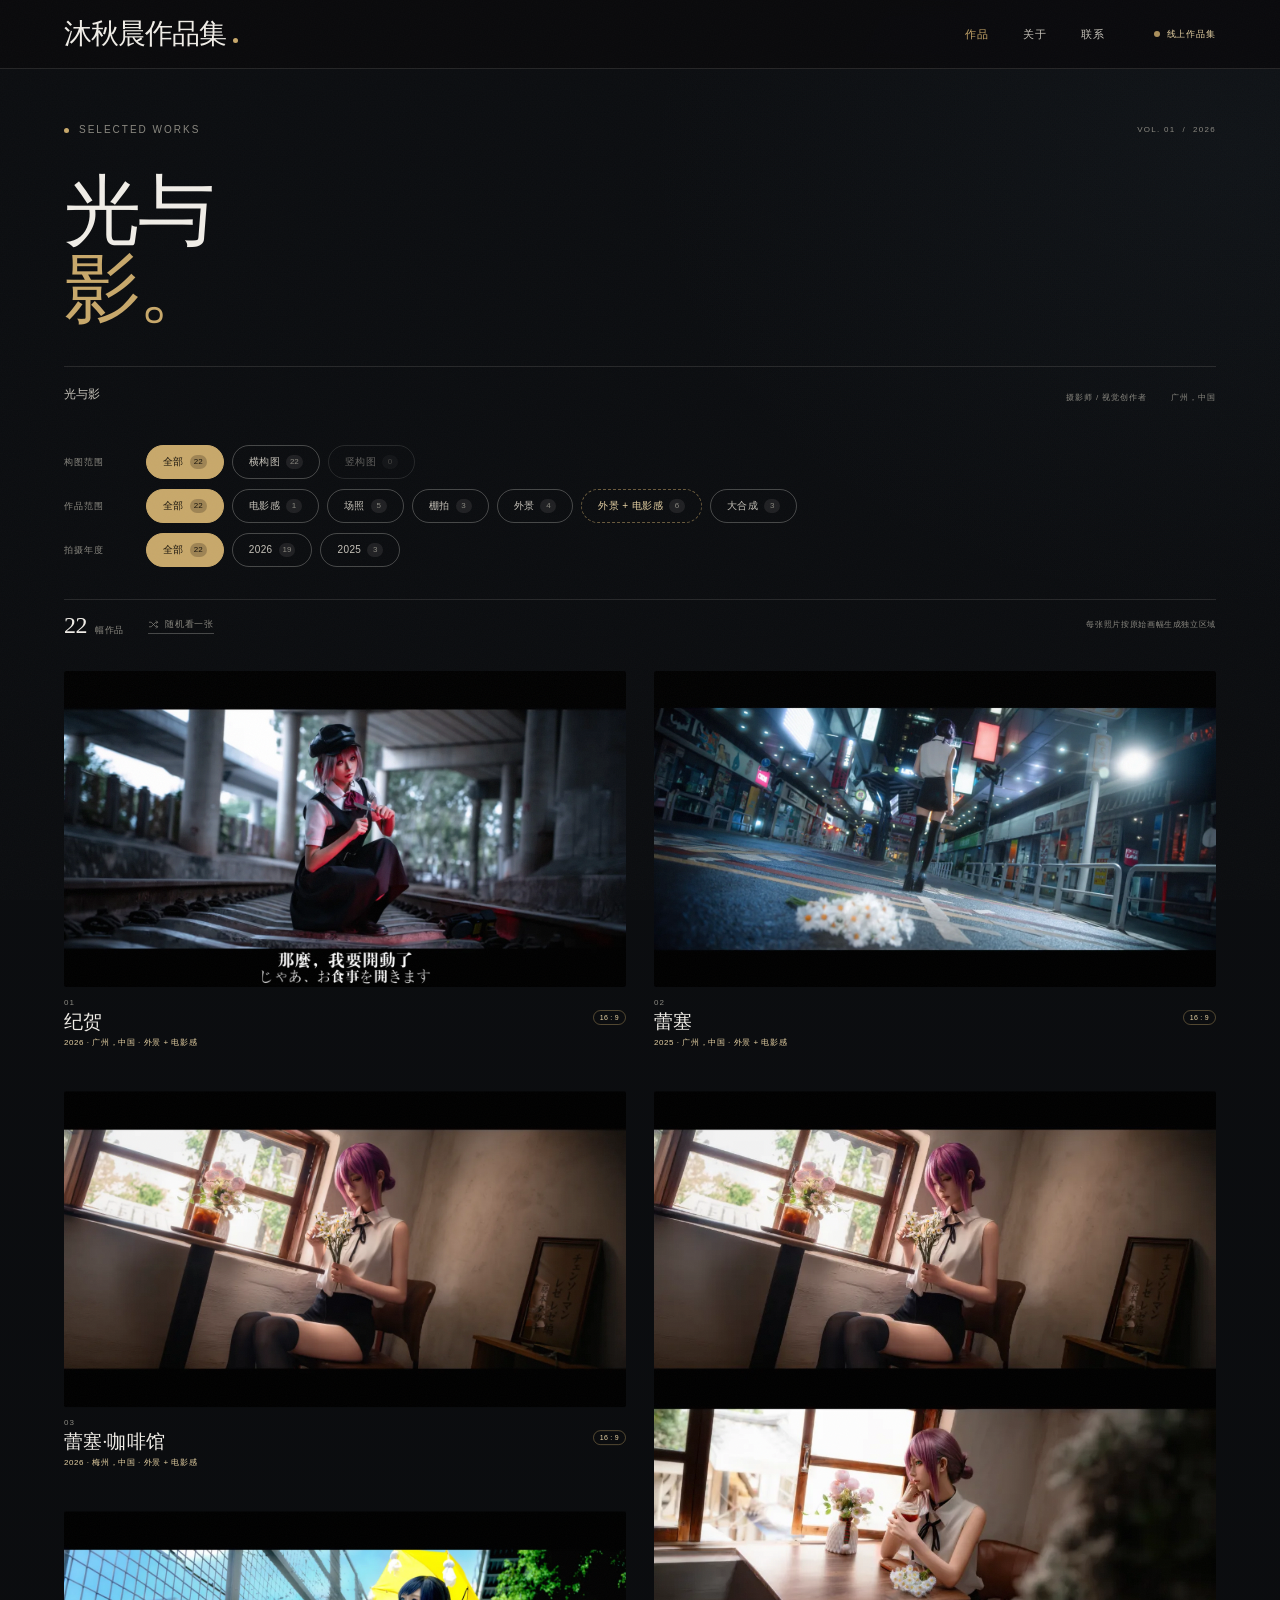
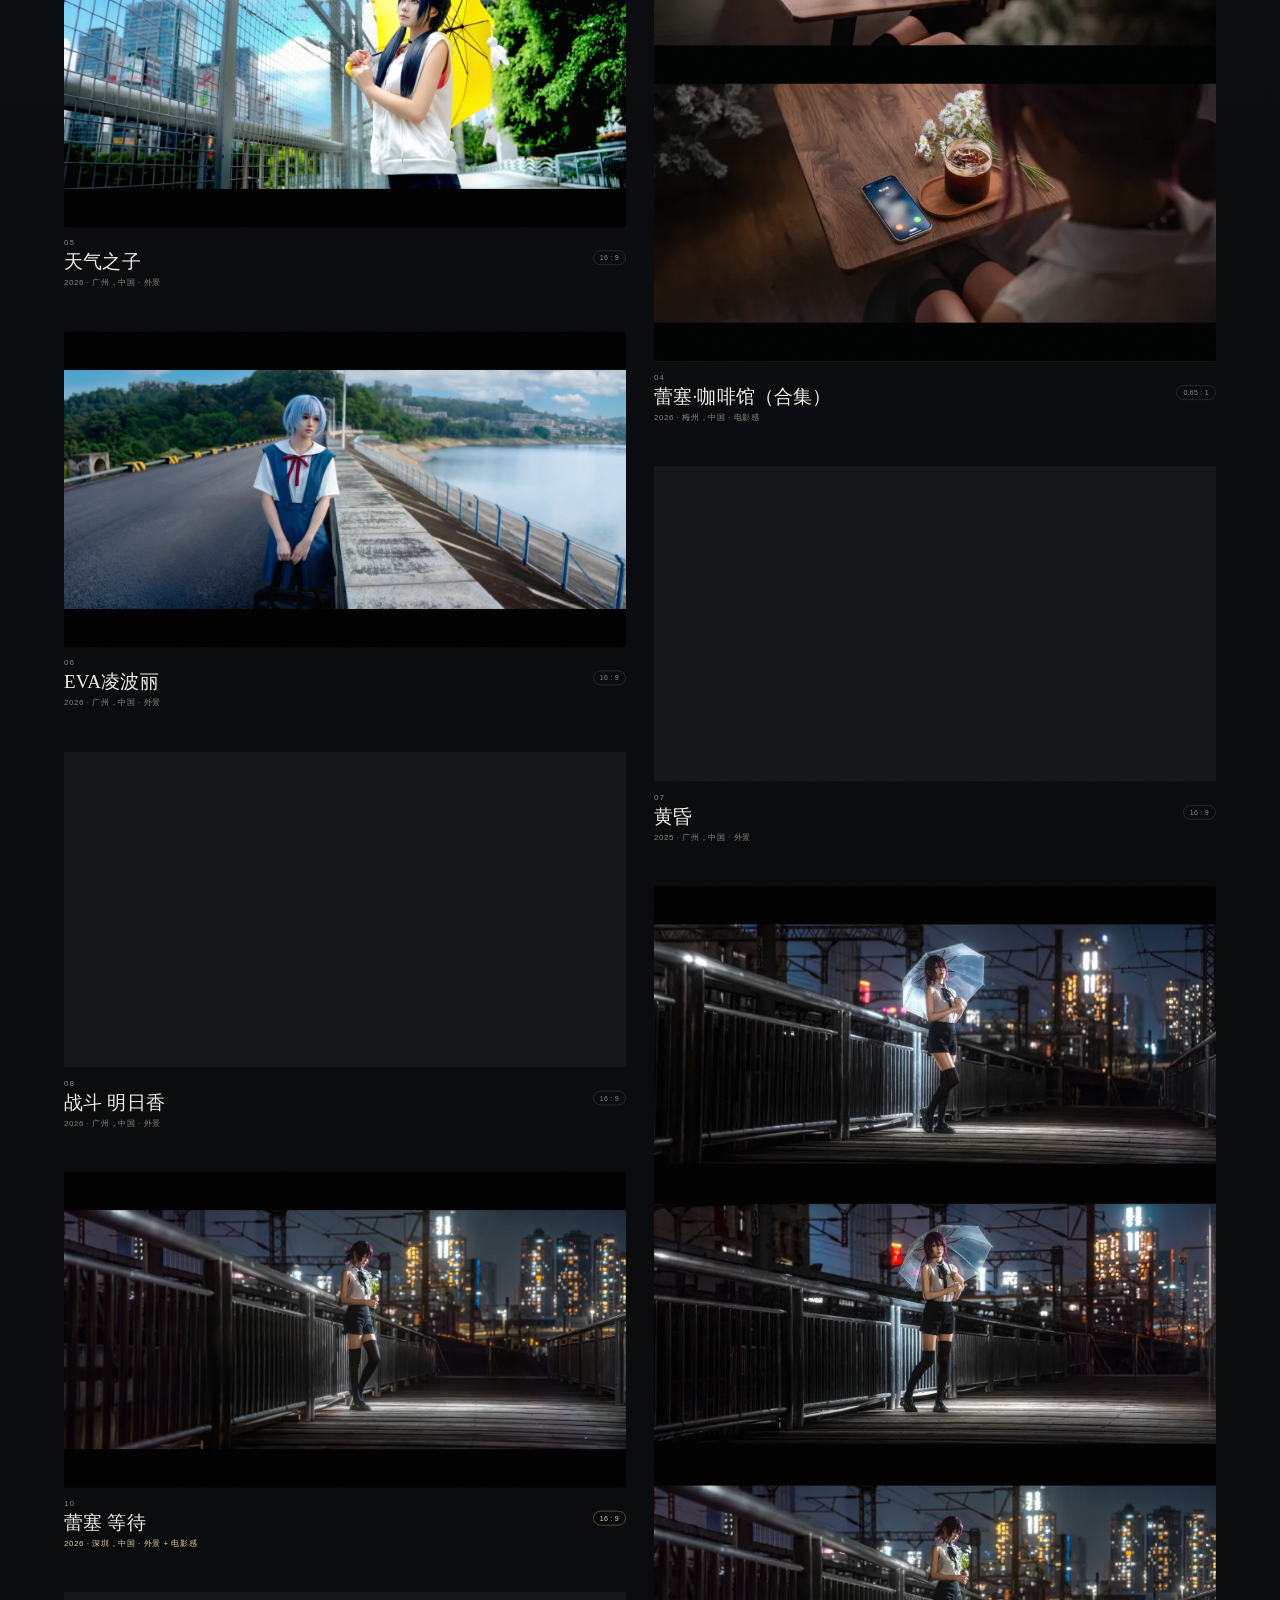
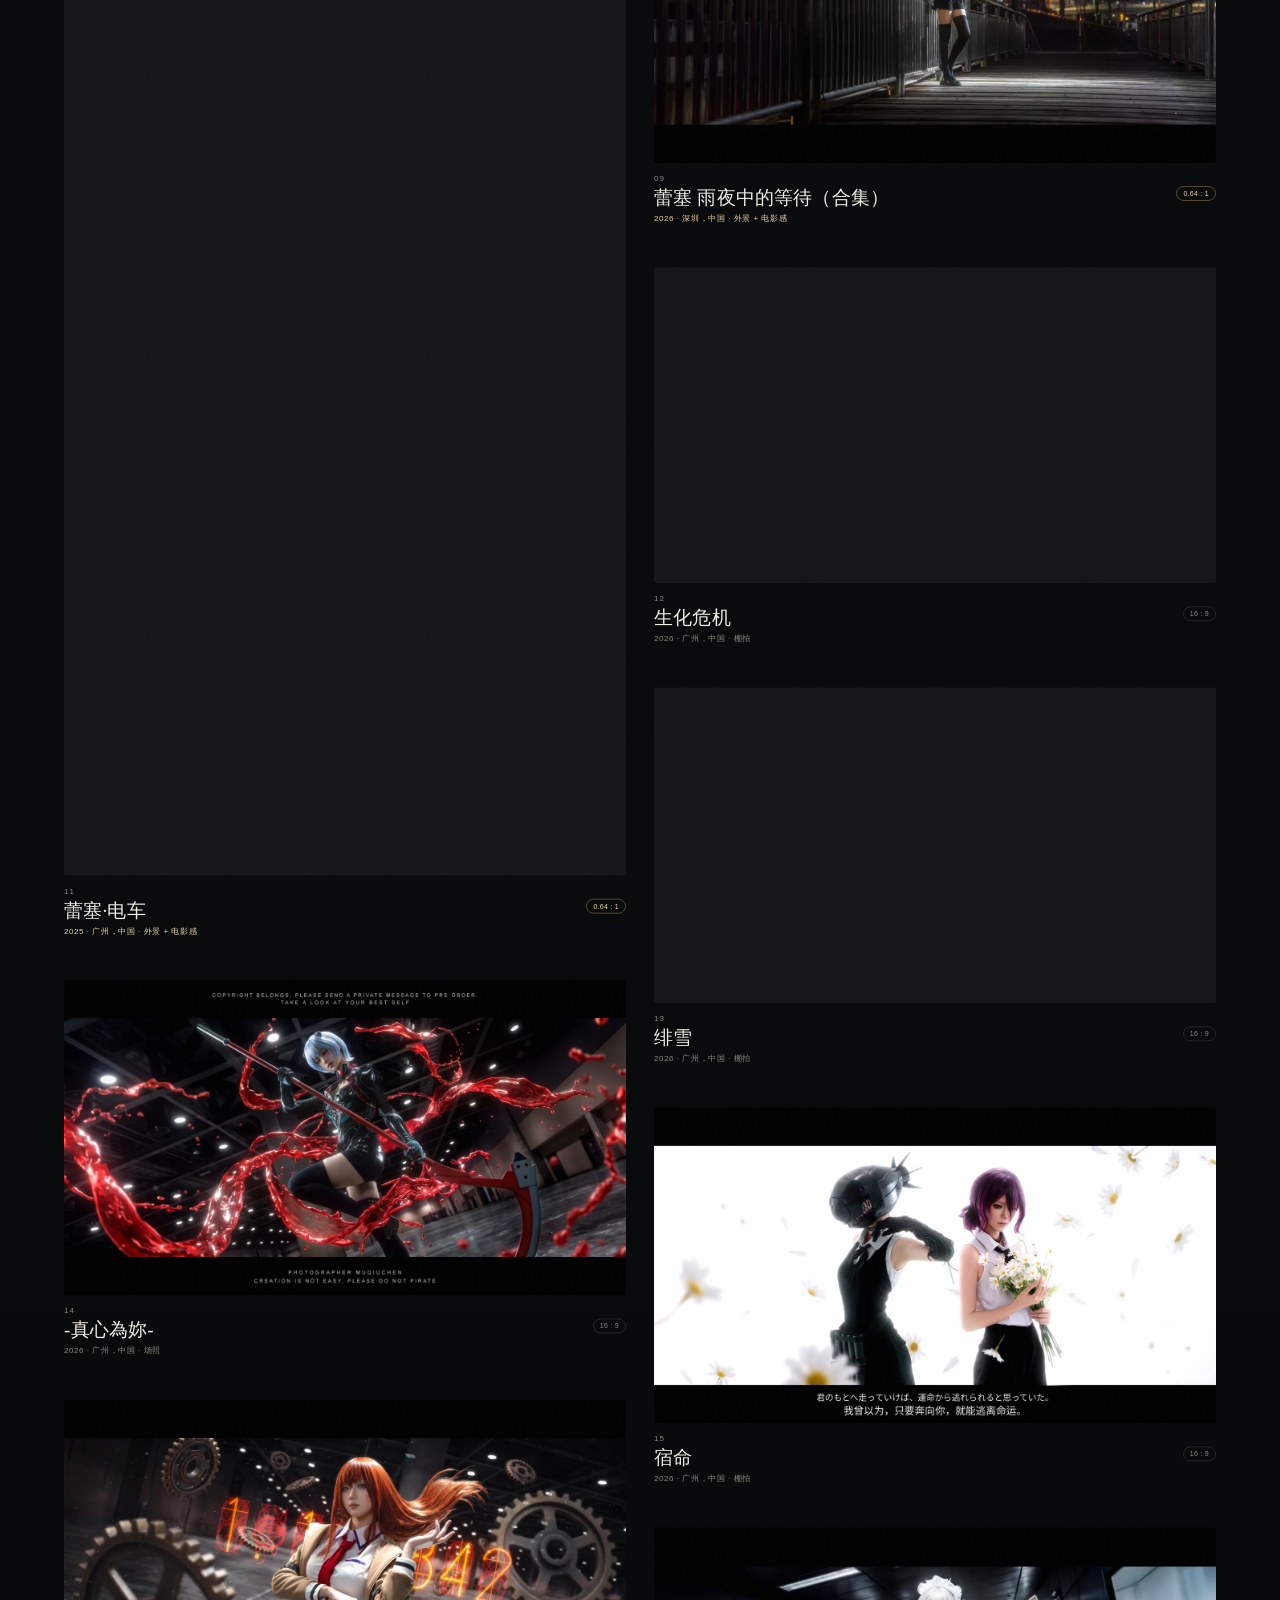
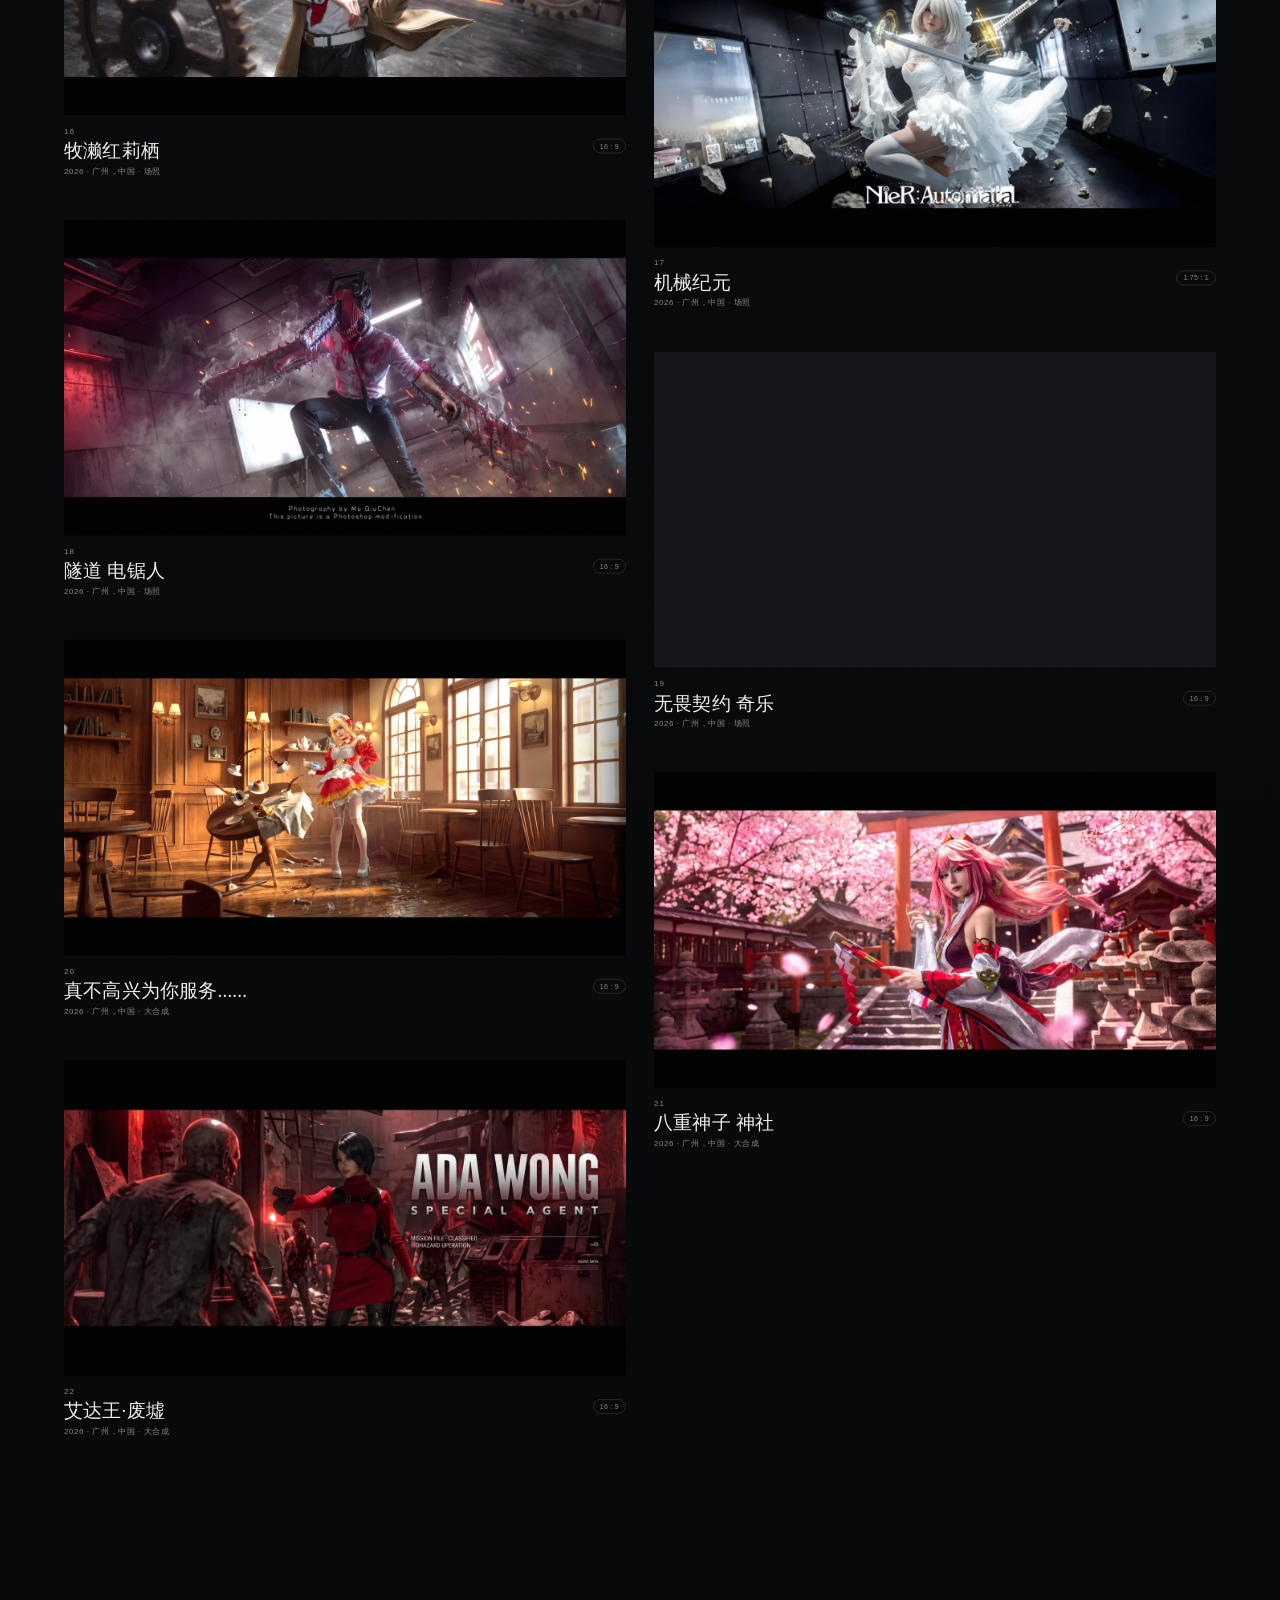
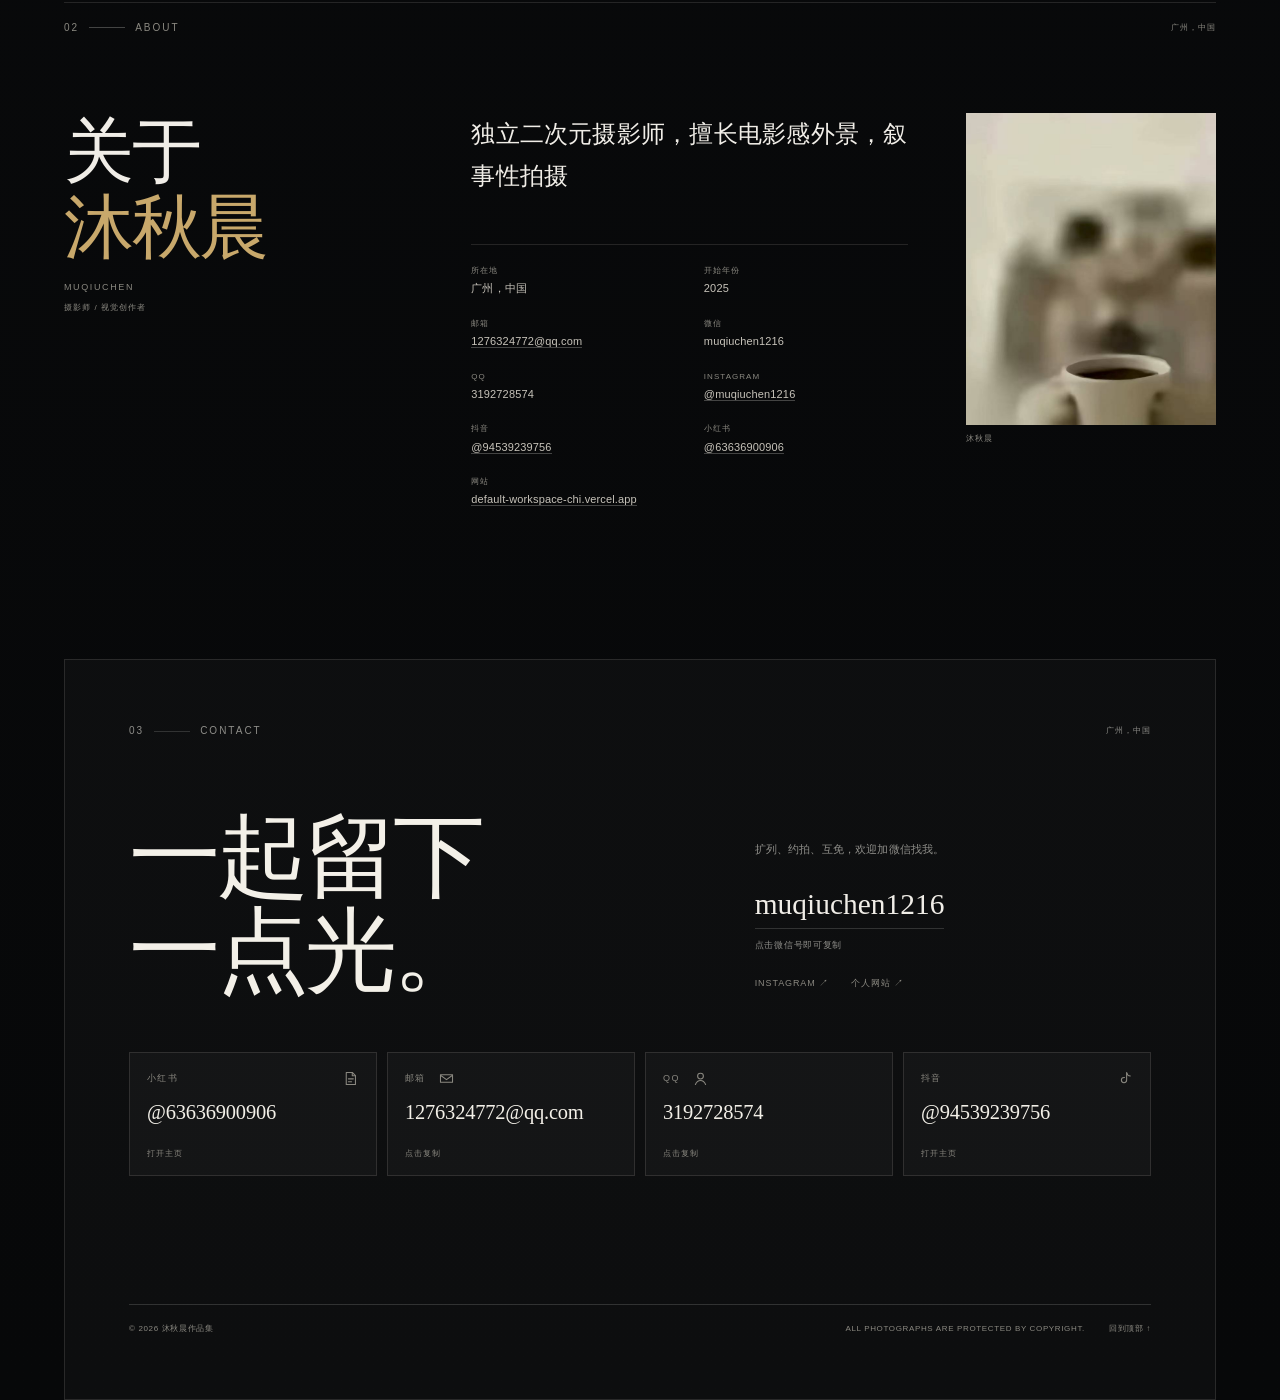
==== commit 9ce82367: "同步网站内容 2026-11-28 00:28" ====
--- a/index.html
+++ b/index.html
@@ -30,8 +30,10 @@
     })();
   </script>
   <script defer src="assets/js/data.js"></script>
+  <script defer src="assets/js/cloud.js"></script>
   <script defer src="assets/js/store.js"></script>
   <script defer src="assets/js/app.js"></script>
+  <script defer src="assets/js/install.js"></script>
 </head>
 <body class="home-page">
   <a class="skip-link" href="#works">跳到作品</a>
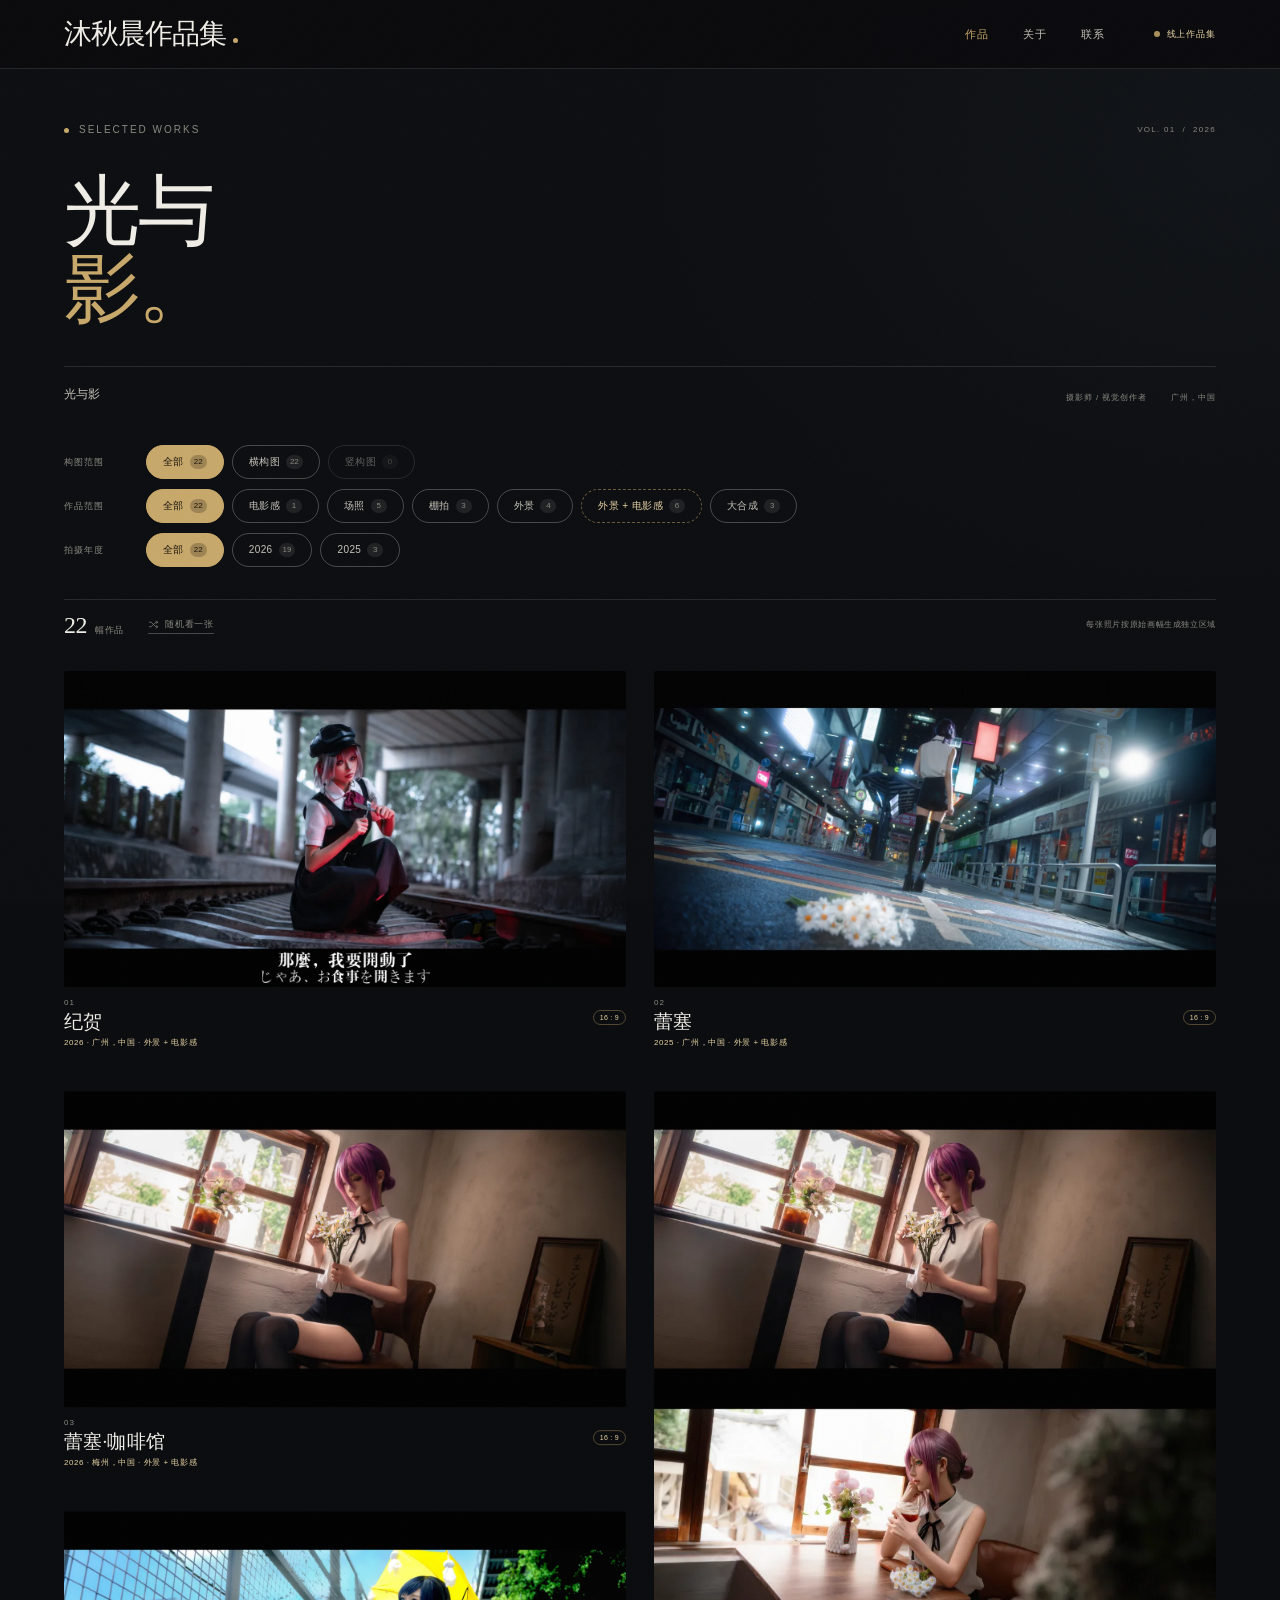
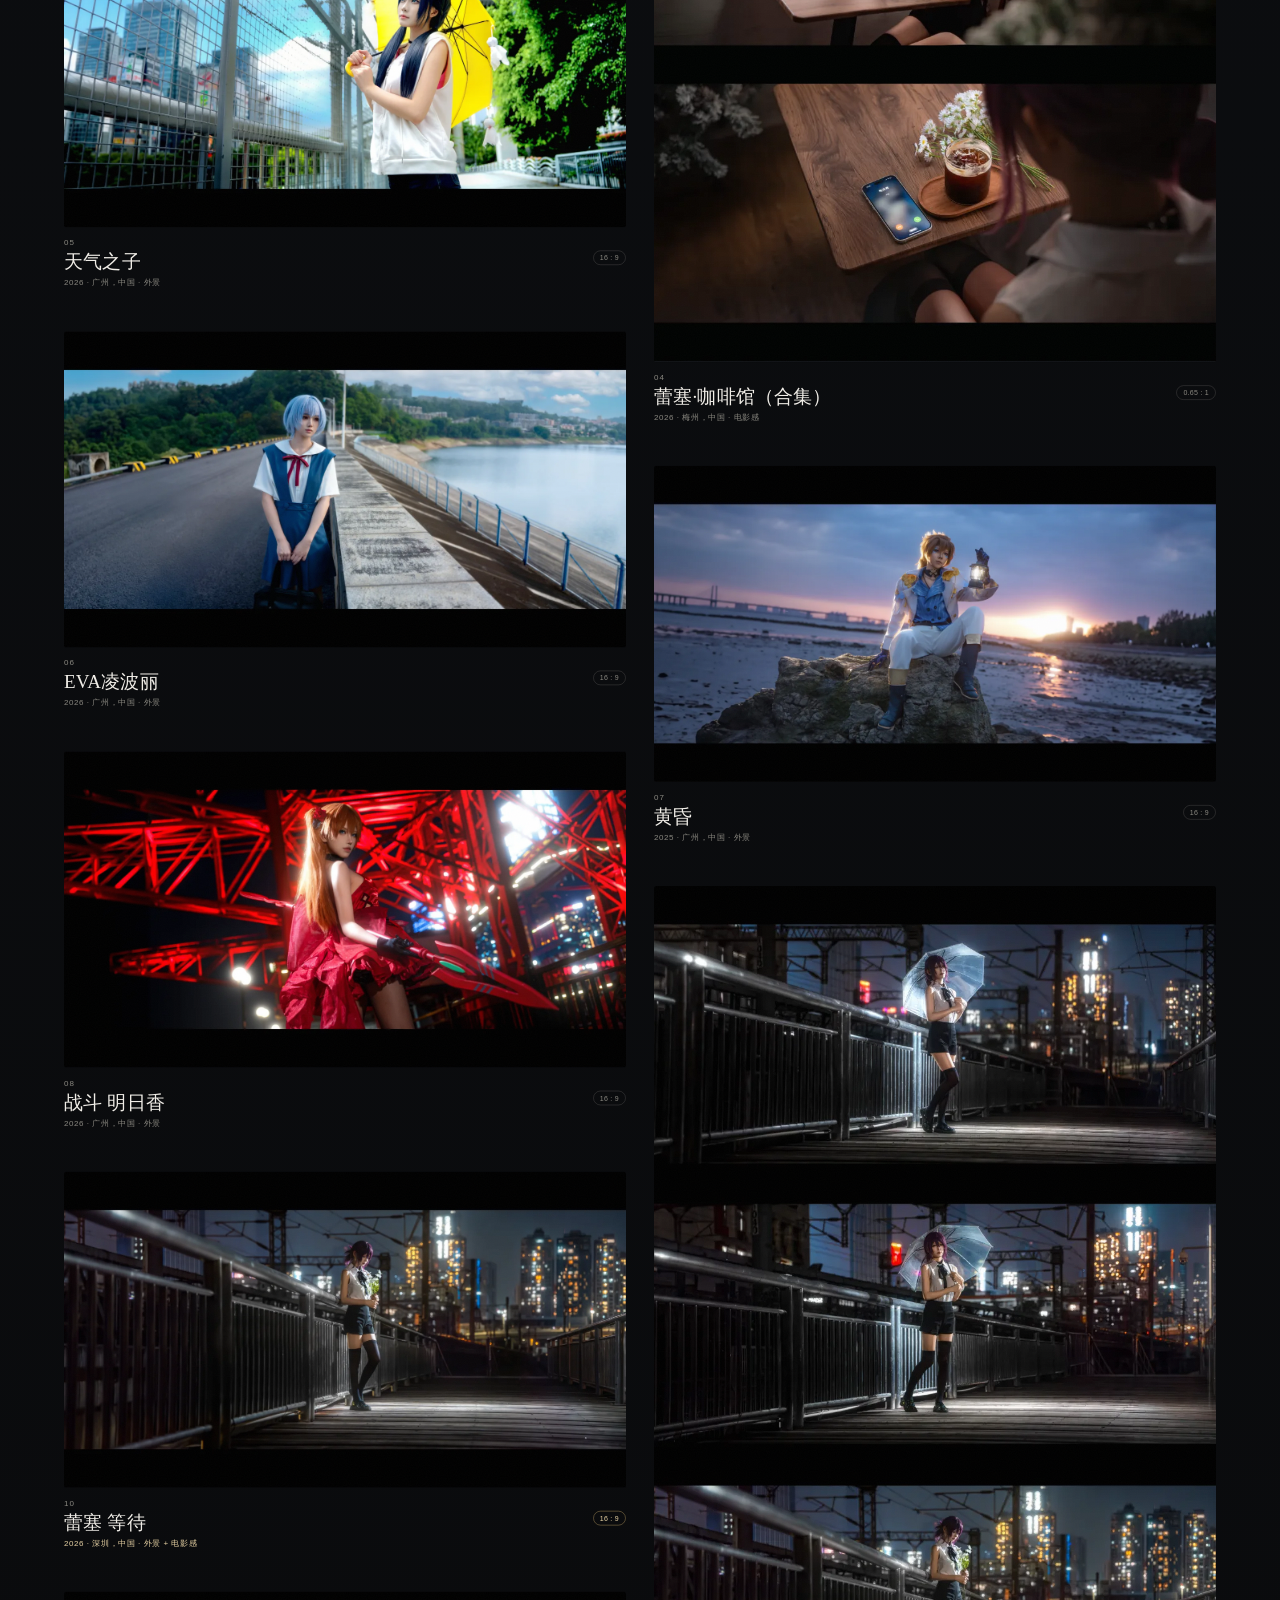
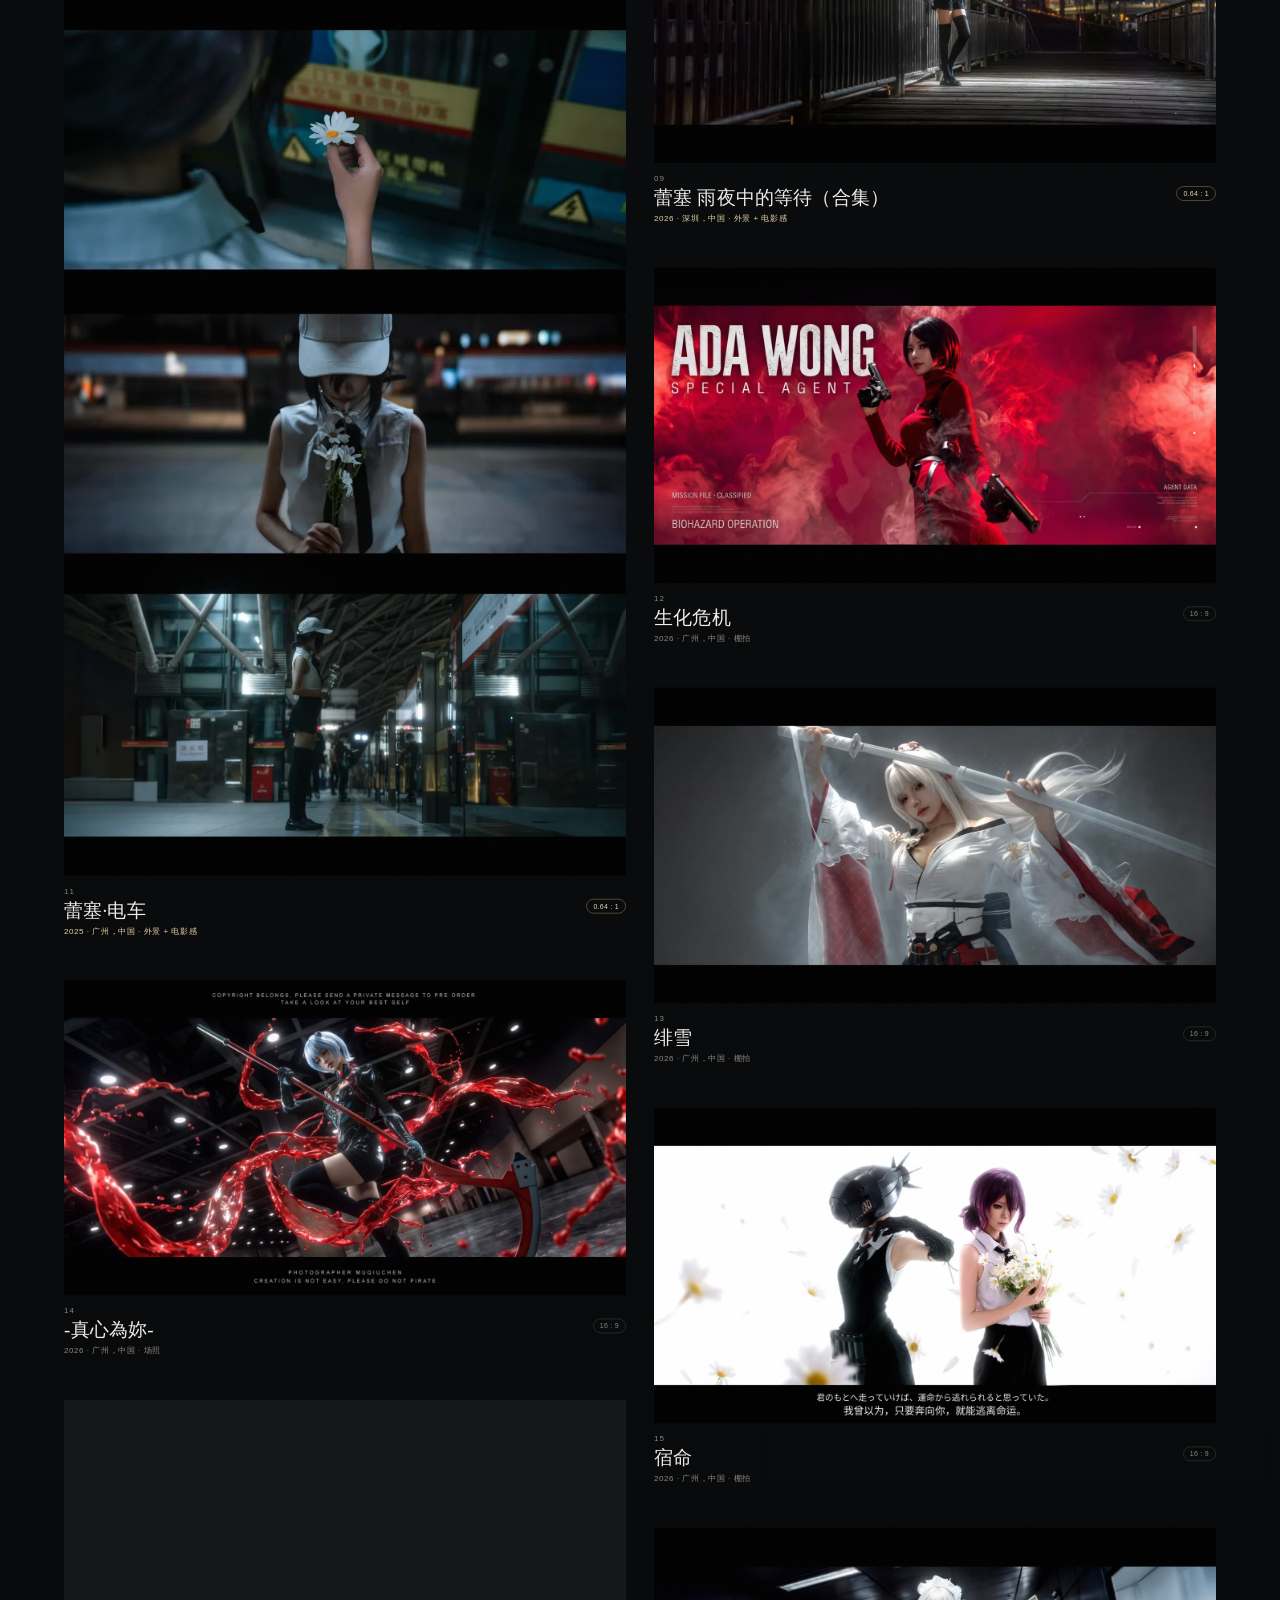
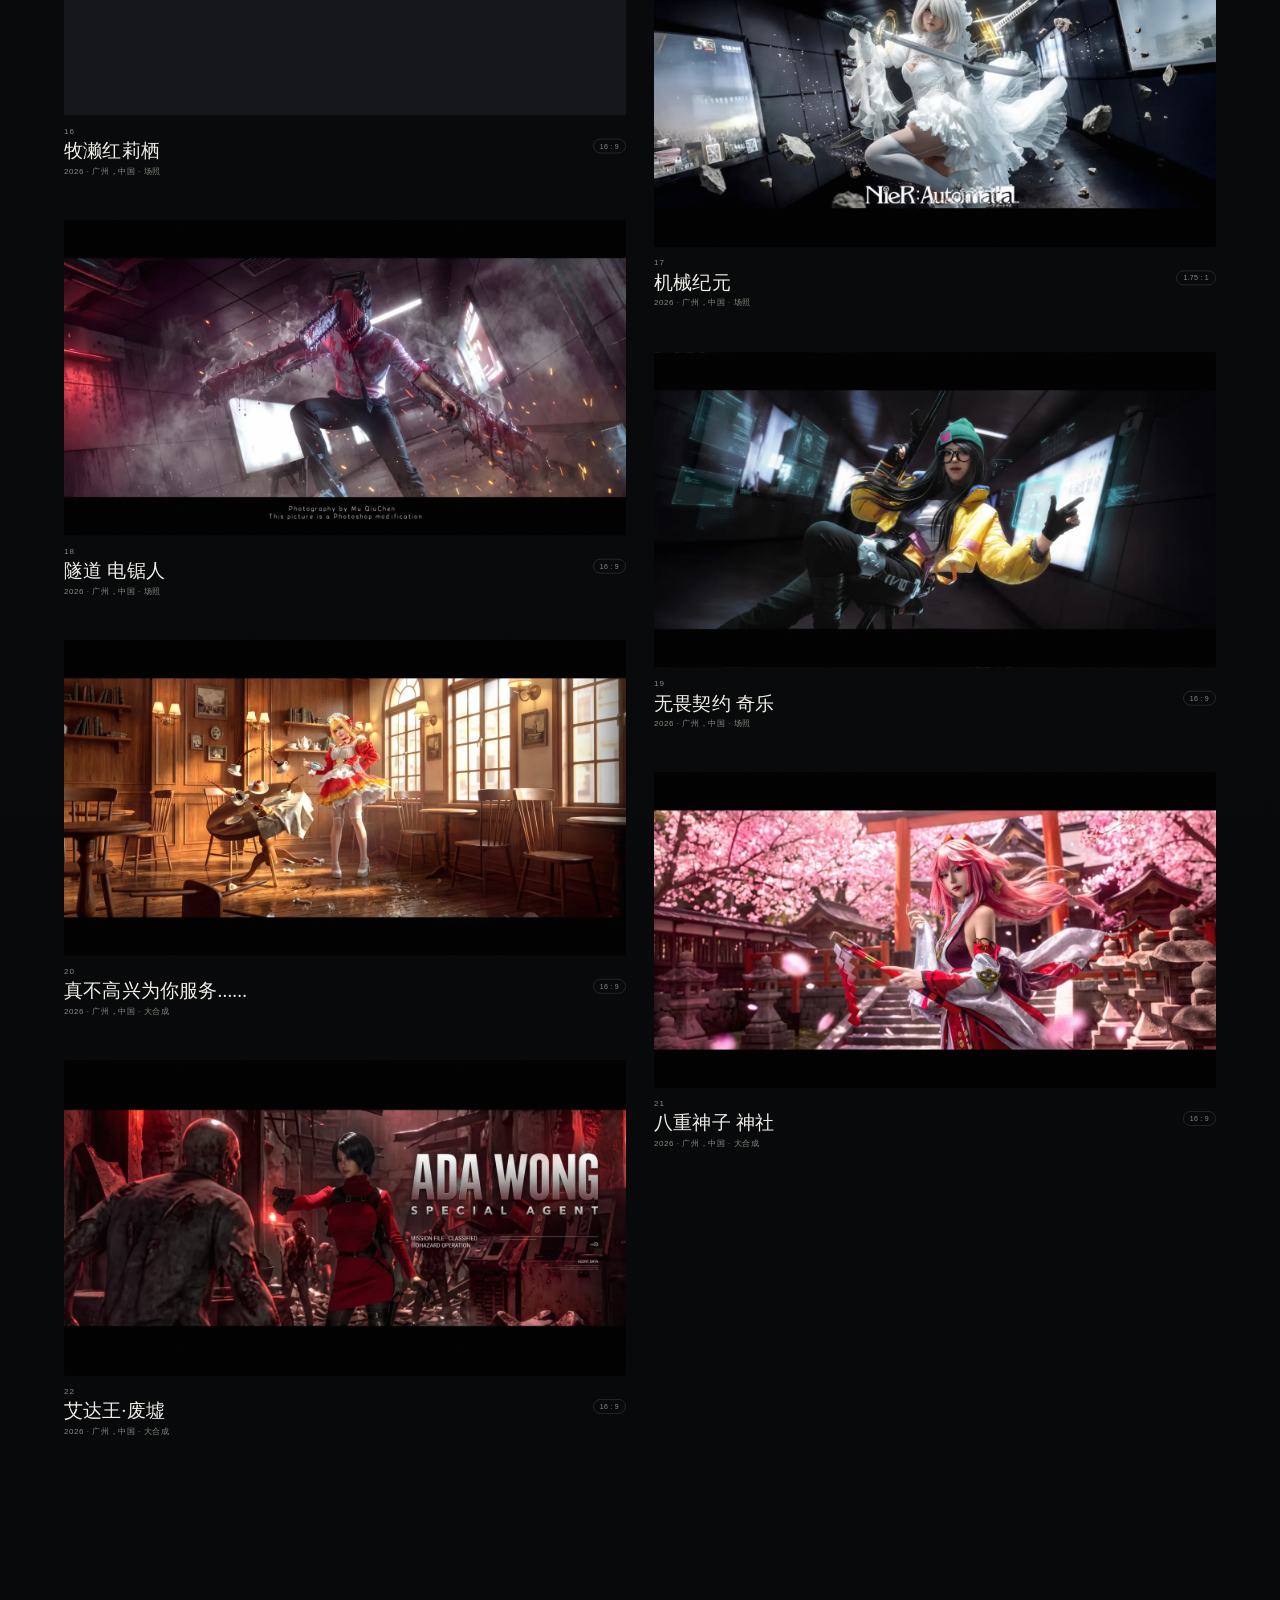
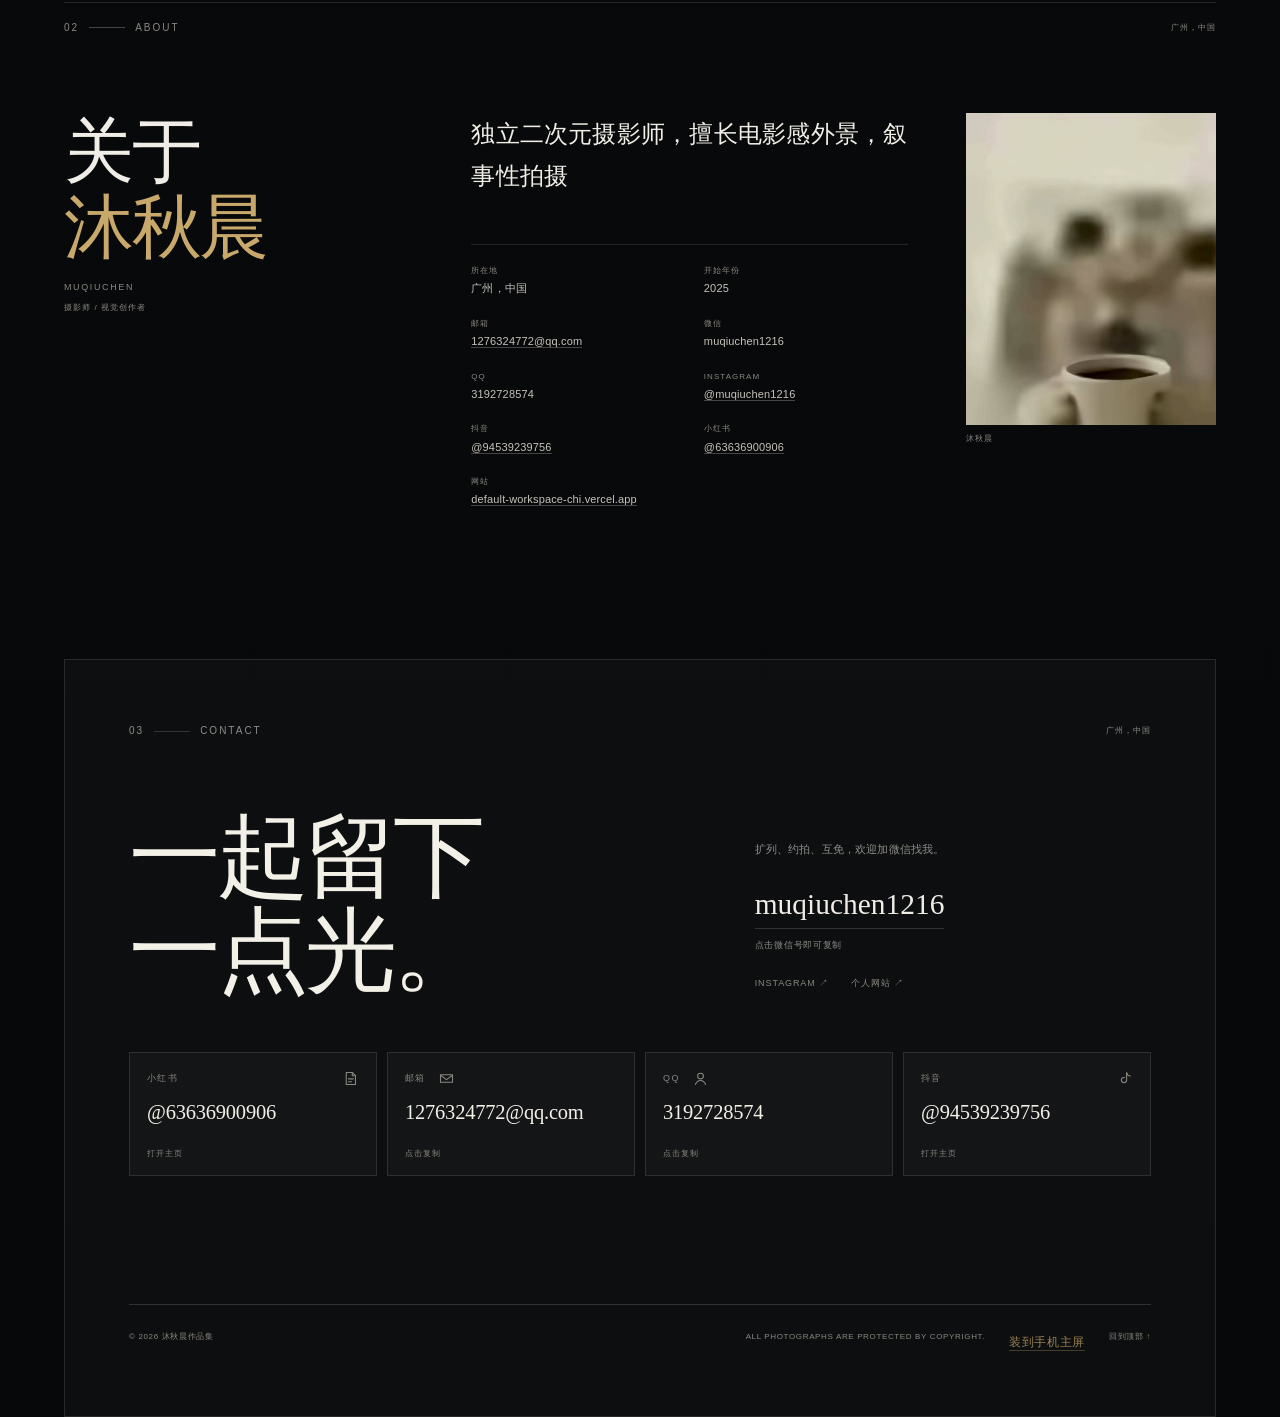
==== commit 0726f1e3: "同步网站内容 2026-11-28 02:08" ====
--- a/index.html
+++ b/index.html
@@ -233,6 +233,7 @@
           <footer class="site-footer" data-reveal>
             <p>© <span id="footerYear">2026</span> <span data-profile="siteName">muqiuchen</span></p>
             <p class="site-footer__note">All photographs are protected by copyright.</p>
+            <p class="site-footer__install"><a href="install.html">装到手机主屏</a></p>
             <a class="back-top" href="#top">回到顶部 <span aria-hidden="true">↑</span></a>
           </footer>
         </div>
--- a/assets/css/base.css
+++ b/assets/css/base.css
@@ -379,3 +379,65 @@
     min-height: 46px;
   }
 }
+
+/* ---------- 「装到主屏」浮动按钮 ---------- */
+/* 手机版 Chrome 不一定在菜单里给「安装应用」，
+   这个按钮让网页自己触发安装弹窗，是站内唯一的可靠入口。 */
+.install-fab {
+  position: fixed;
+  left: 50%;
+  bottom: calc(18px + env(safe-area-inset-bottom));
+  transform: translateX(-50%);
+  z-index: 900;
+  display: inline-flex;
+  align-items: center;
+  gap: 7px;
+  padding: 11px 20px;
+  border: 1px solid rgba(200, 168, 107, 0.55);
+  border-radius: 999px;
+  background: rgba(20, 22, 26, 0.94);
+  -webkit-backdrop-filter: blur(10px);
+  backdrop-filter: blur(10px);
+  color: #f0ede7;
+  font-size: 13px;
+  font-weight: 500;
+  letter-spacing: 0.02em;
+  cursor: pointer;
+  box-shadow: 0 6px 24px rgba(0, 0, 0, 0.45);
+  animation: install-fab-in 0.5s cubic-bezier(0.22, 1, 0.36, 1) both;
+}
+
+.install-fab[hidden] {
+  display: none;
+}
+
+.install-fab:hover {
+  border-color: rgba(200, 168, 107, 0.9);
+  background: rgba(28, 31, 37, 0.96);
+}
+
+.install-fab:active {
+  transform: translateX(-50%) scale(0.97);
+}
+
+.install-fab span[aria-hidden] {
+  color: #c8a86b;
+  font-size: 14px;
+}
+
+@keyframes install-fab-in {
+  from {
+    opacity: 0;
+    transform: translateX(-50%) translateY(14px);
+  }
+  to {
+    opacity: 1;
+    transform: translateX(-50%) translateY(0);
+  }
+}
+
+@media (prefers-reduced-motion: reduce) {
+  .install-fab {
+    animation: none;
+  }
+}
--- a/assets/css/site.css
+++ b/assets/css/site.css
@@ -2572,3 +2572,21 @@
   }
 }
 
+
+/* 页脚的「装到手机主屏」入口 */
+.site-footer__install {
+  margin: 10px 0 0;
+  font-size: 12px;
+}
+
+.site-footer__install a {
+  color: rgba(200, 168, 107, 0.75);
+  text-decoration: none;
+  border-bottom: 1px solid rgba(200, 168, 107, 0.3);
+  padding-bottom: 1px;
+}
+
+.site-footer__install a:hover {
+  color: #c8a86b;
+  border-bottom-color: rgba(200, 168, 107, 0.7);
+}
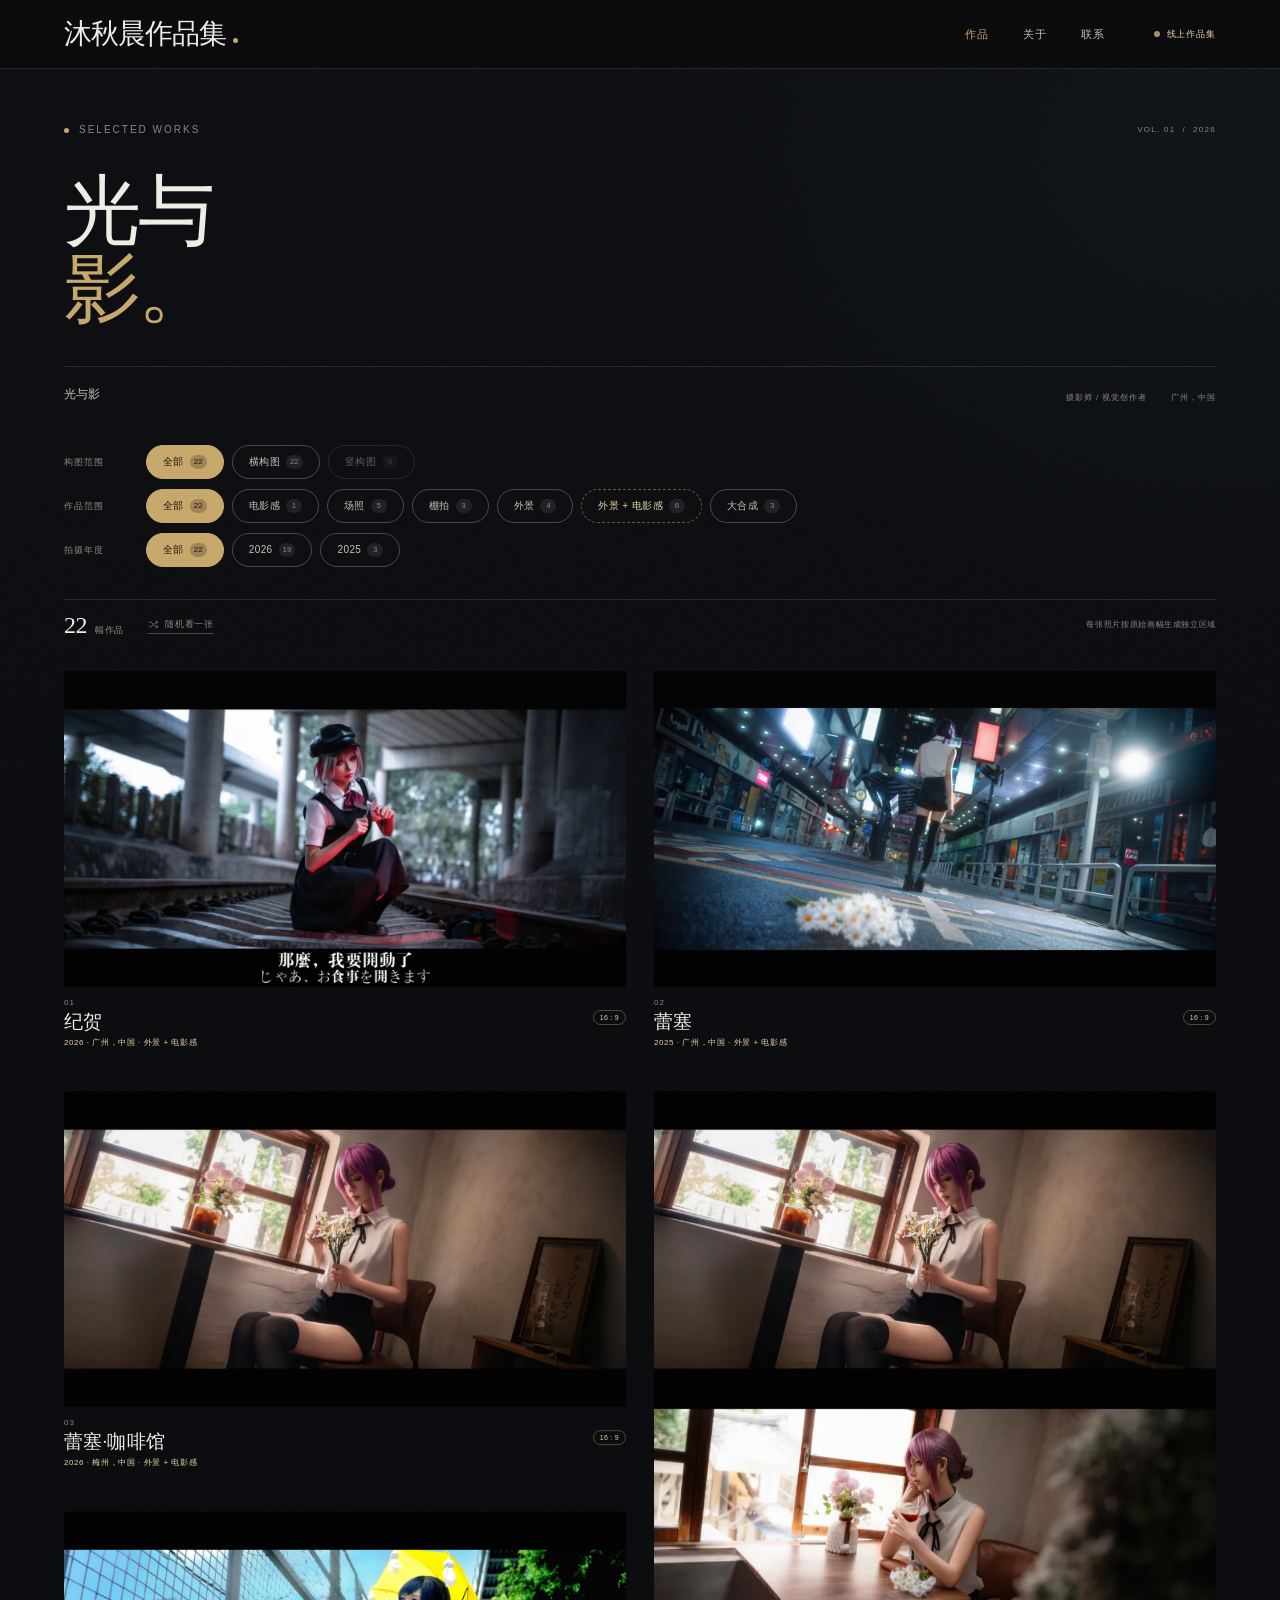
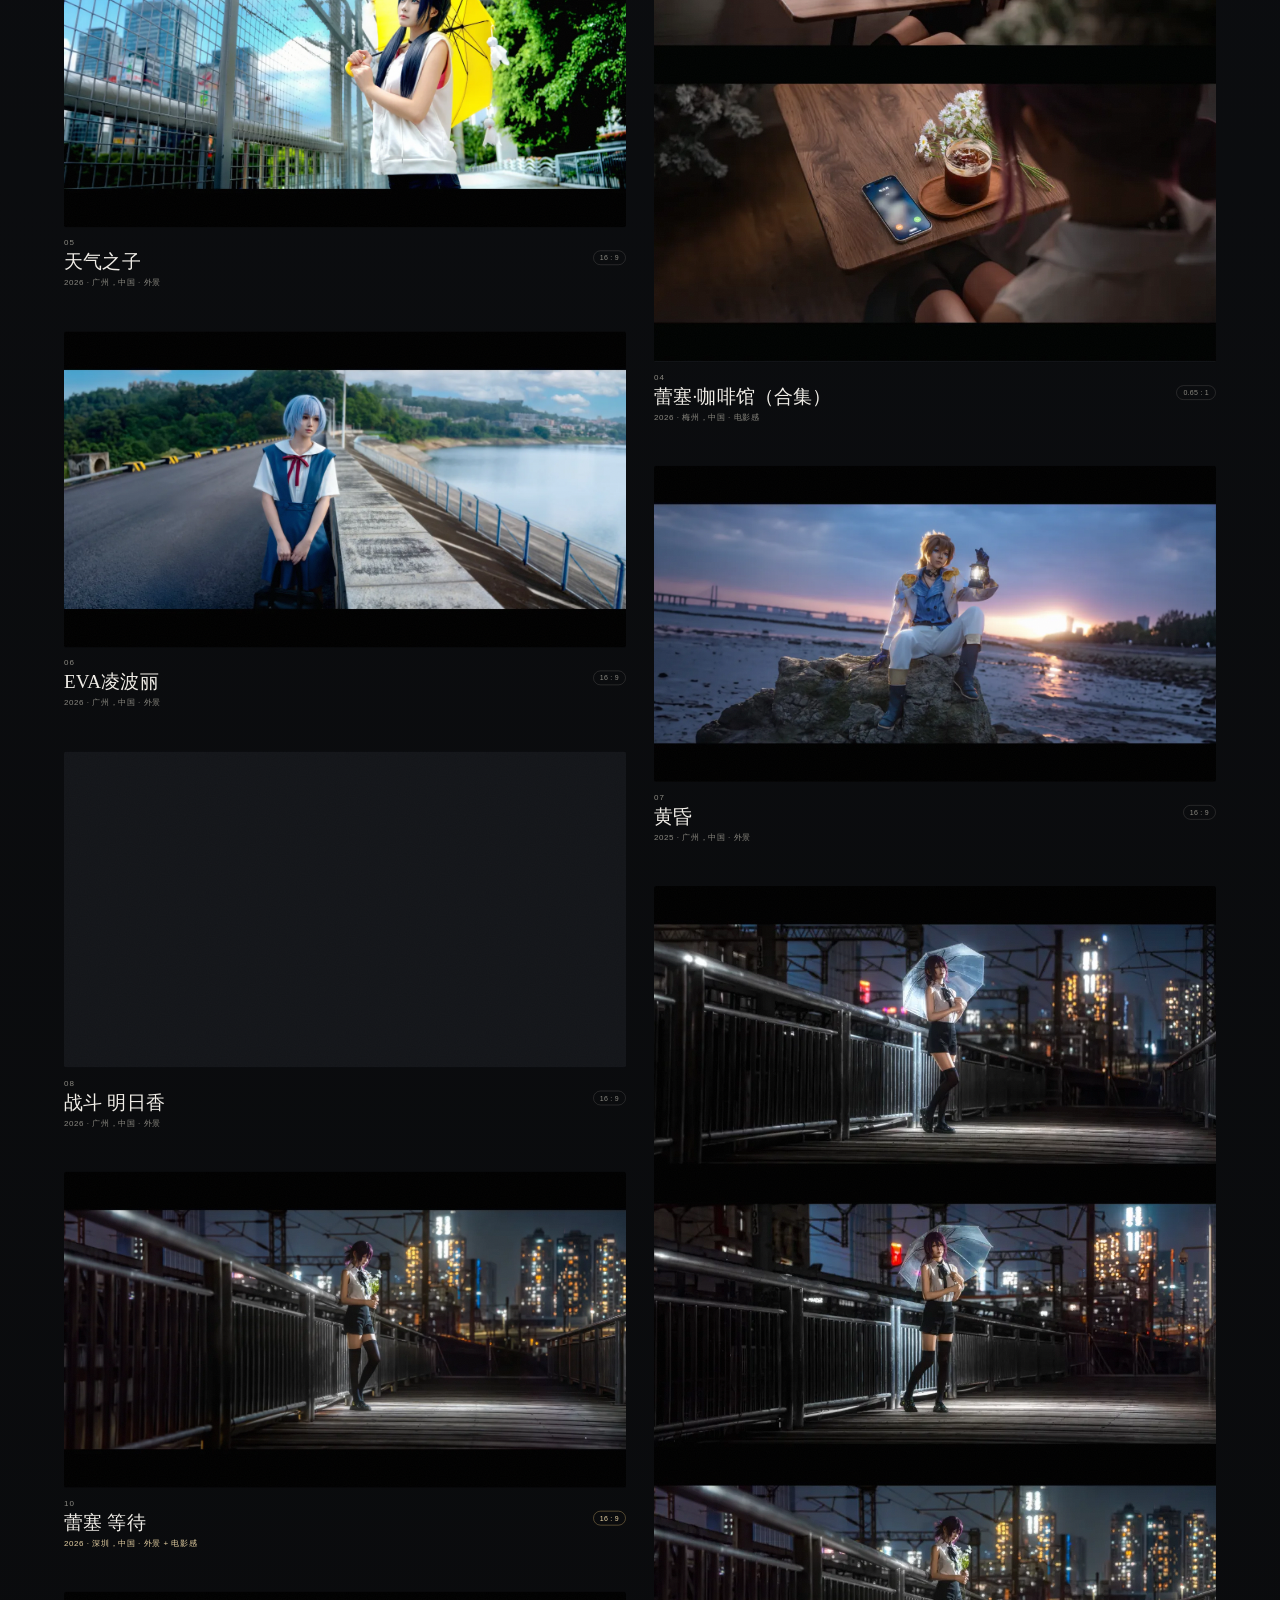
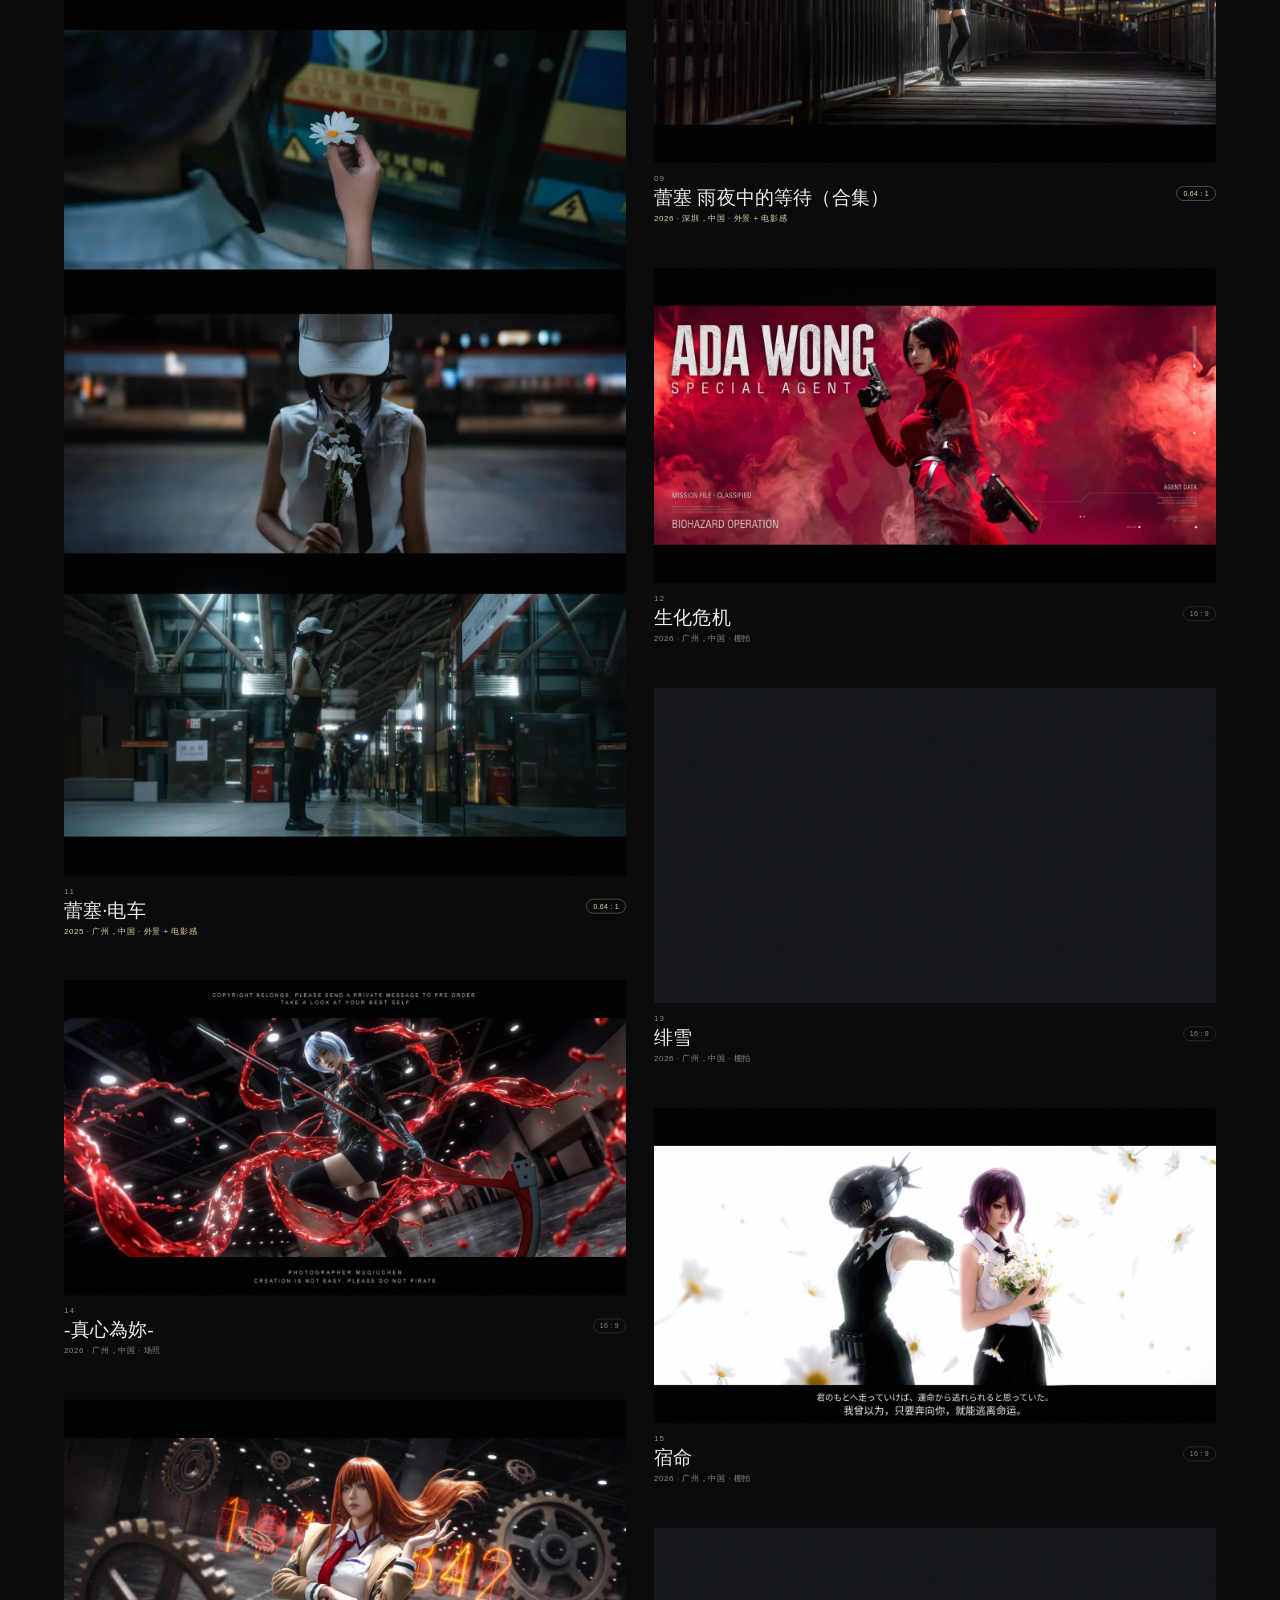
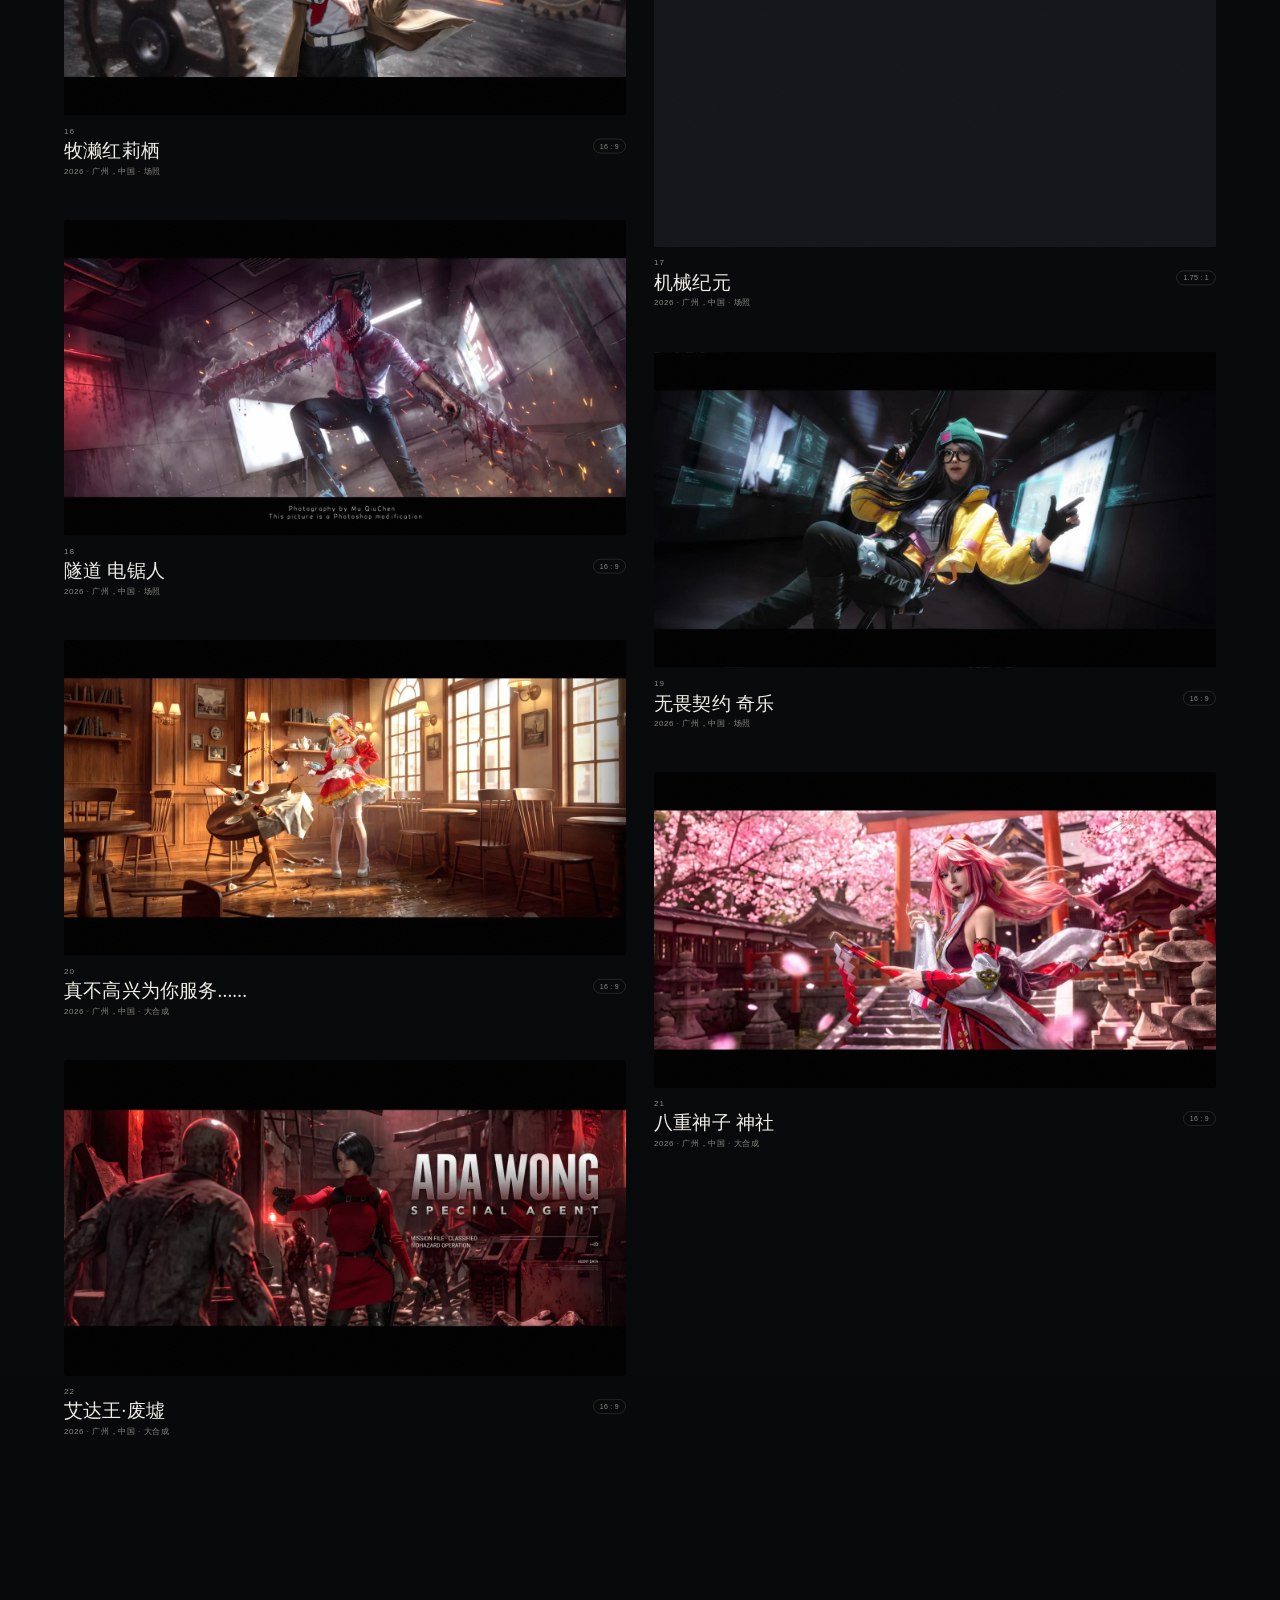
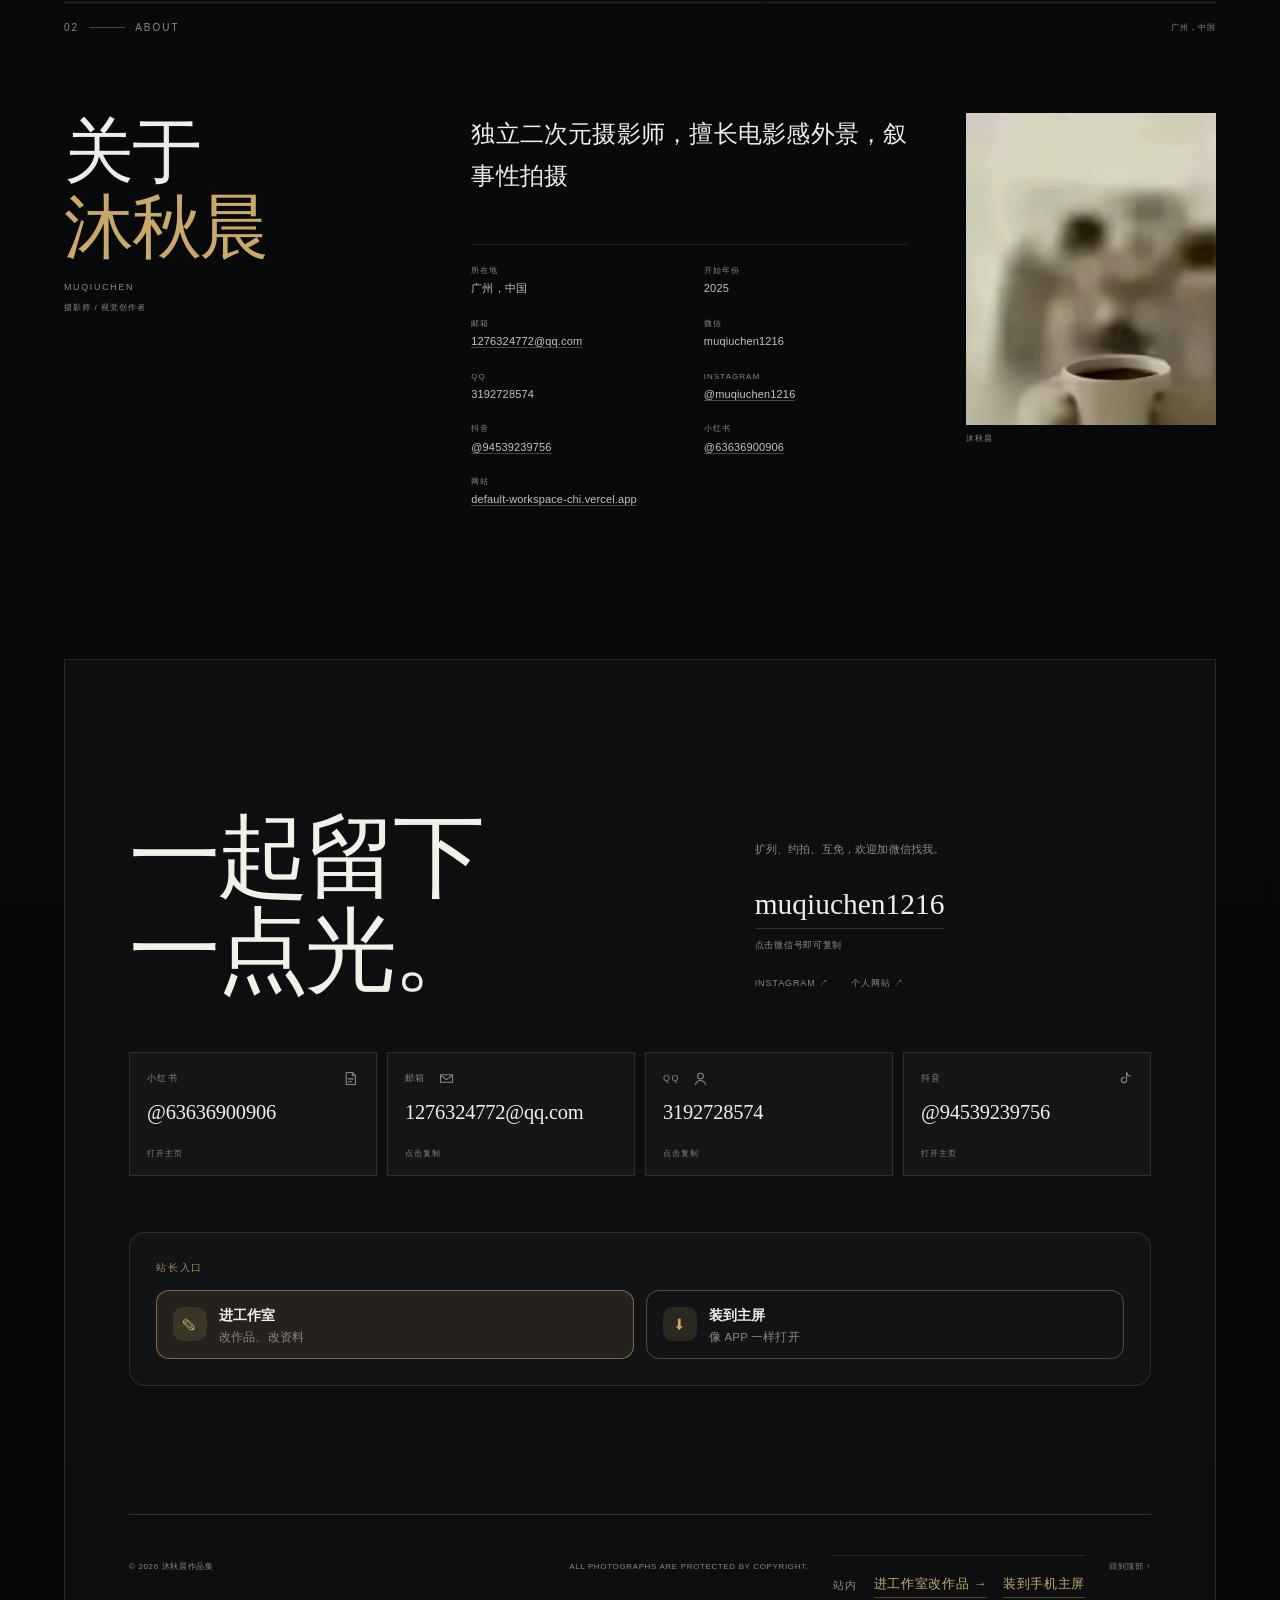
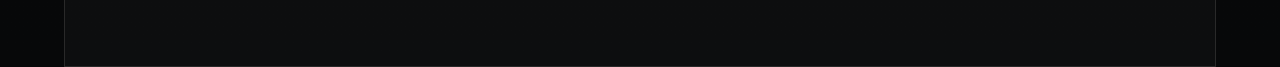
==== commit 1aafa62d: "同步网站内容 2026-11-28 02:16" ====
--- a/index.html
+++ b/index.html
@@ -230,10 +230,35 @@
 
           <ul class="contact__cards" id="contactCards" data-reveal style="--reveal-delay: 150ms"></ul>
 
+          <!-- 站长入口：装成 APP 后最需要的两个动作，放在联系区下面，不用回头找顶栏 -->
+          <section class="owner-dock" data-reveal aria-label="站长工具">
+            <p class="owner-dock__label">站长入口</p>
+            <div class="owner-dock__row">
+              <a class="owner-dock__btn owner-dock__btn--primary" href="studio.html">
+                <span class="owner-dock__icon" aria-hidden="true">✎</span>
+                <span class="owner-dock__text">
+                  <b>进工作室</b>
+                  <small>改作品、改资料</small>
+                </span>
+              </a>
+              <a class="owner-dock__btn" href="install.html">
+                <span class="owner-dock__icon" aria-hidden="true">⬇</span>
+                <span class="owner-dock__text">
+                  <b>装到主屏</b>
+                  <small>像 APP 一样打开</small>
+                </span>
+              </a>
+            </div>
+          </section>
+
           <footer class="site-footer" data-reveal>
             <p>© <span id="footerYear">2026</span> <span data-profile="siteName">muqiuchen</span></p>
             <p class="site-footer__note">All photographs are protected by copyright.</p>
-            <p class="site-footer__install"><a href="install.html">装到手机主屏</a></p>
+            <div class="site-footer__admin">
+              <span class="site-footer__admin-label">站内</span>
+              <a href="studio.html">进工作室改作品 →</a>
+              <a href="install.html">装到手机主屏</a>
+            </div>
             <a class="back-top" href="#top">回到顶部 <span aria-hidden="true">↑</span></a>
           </footer>
         </div>
--- a/assets/css/site.css
+++ b/assets/css/site.css
@@ -2590,3 +2590,158 @@
   color: #c8a86b;
   border-bottom-color: rgba(200, 168, 107, 0.7);
 }
+
+/* =========================================================
+   工作室入口：手机上一定要好点
+   ---------------------------------------------------------
+   原来只有顶栏右上角一个小药丸，字号 9px —— 屏幕上跟装饰没区别，
+   站长自己也找不到入口。这里把它做成清晰可点的按钮，
+   并在页脚再放一个，滚到底也能进。
+   ========================================================= */
+
+/* 顶栏：给足点击区域和字号（触屏最小 44px 才舒服） */
+@media (max-width: 760px) {
+  .topbar__studio {
+    min-height: 38px;
+    padding: 9px 14px;
+    font-size: 12px;
+    letter-spacing: 0.02em;
+    border-color: var(--accent);
+    color: var(--accent);
+    background: rgba(200, 168, 107, 0.08);
+  }
+}
+
+@media (max-width: 360px) {
+  .topbar__studio {
+    padding: 8px 11px;
+    font-size: 11px;
+  }
+}
+
+/* 页脚：一个明显的区块，滚到底也能看到「进工作室」 */
+.site-footer__admin {
+  margin: 22px 0 4px;
+  padding-top: 18px;
+  border-top: 1px solid var(--line);
+  display: flex;
+  flex-wrap: wrap;
+  align-items: center;
+  gap: 10px 16px;
+}
+
+.site-footer__admin-label {
+  font-size: 11px;
+  letter-spacing: 0.14em;
+  text-transform: uppercase;
+  color: var(--muted, rgba(240, 237, 231, 0.42));
+}
+
+.site-footer__admin a {
+  font-size: 13px;
+  color: var(--accent);
+  text-decoration: none;
+  border-bottom: 1px solid rgba(200, 168, 107, 0.35);
+  padding-bottom: 2px;
+}
+
+.site-footer__admin a:hover {
+  border-bottom-color: var(--accent);
+}
+
+/* =========================================================
+   站长入口卡片（联系区下方）
+   装成 APP 后，站长最常做的是「进去改东西」，
+   不该让他翻到顶栏去找一个 9px 的小药丸。
+   ========================================================= */
+.owner-dock {
+  margin: clamp(32px, 6vw, 56px) 0 0;
+  padding: clamp(18px, 3vw, 26px);
+  border: 1px solid var(--line);
+  border-radius: 16px;
+  background: rgba(255, 255, 255, 0.022);
+}
+
+.owner-dock__label {
+  margin: 0 0 14px;
+  font-size: 10px;
+  letter-spacing: 0.18em;
+  text-transform: uppercase;
+  color: var(--accent);
+  opacity: 0.8;
+}
+
+.owner-dock__row {
+  display: grid;
+  grid-template-columns: repeat(auto-fit, minmax(180px, 1fr));
+  gap: 12px;
+}
+
+.owner-dock__btn {
+  display: flex;
+  align-items: center;
+  gap: 12px;
+  min-height: 62px;
+  padding: 13px 16px;
+  border: 1px solid var(--line-strong);
+  border-radius: 13px;
+  color: inherit;
+  text-decoration: none;
+  transition: border-color 0.22s ease, background 0.22s ease, transform 0.22s ease;
+}
+
+.owner-dock__btn:hover {
+  border-color: var(--accent);
+  background: rgba(200, 168, 107, 0.07);
+}
+
+.owner-dock__btn:active {
+  transform: scale(0.985);
+}
+
+.owner-dock__btn--primary {
+  border-color: rgba(200, 168, 107, 0.55);
+  background: rgba(200, 168, 107, 0.1);
+}
+
+.owner-dock__btn--primary:hover {
+  background: rgba(200, 168, 107, 0.17);
+}
+
+.owner-dock__icon {
+  flex: 0 0 auto;
+  width: 34px;
+  height: 34px;
+  display: flex;
+  align-items: center;
+  justify-content: center;
+  border-radius: 10px;
+  background: rgba(200, 168, 107, 0.14);
+  color: var(--accent);
+  font-size: 15px;
+}
+
+.owner-dock__text {
+  display: flex;
+  flex-direction: column;
+  gap: 3px;
+  min-width: 0;
+}
+
+.owner-dock__text b {
+  font-size: 14px;
+  font-weight: 600;
+  letter-spacing: 0.01em;
+}
+
+.owner-dock__text small {
+  font-size: 11.5px;
+  color: var(--muted, rgba(240, 237, 231, 0.5));
+  line-height: 1.3;
+}
+
+@media (max-width: 480px) {
+  .owner-dock__row {
+    grid-template-columns: 1fr;
+  }
+}
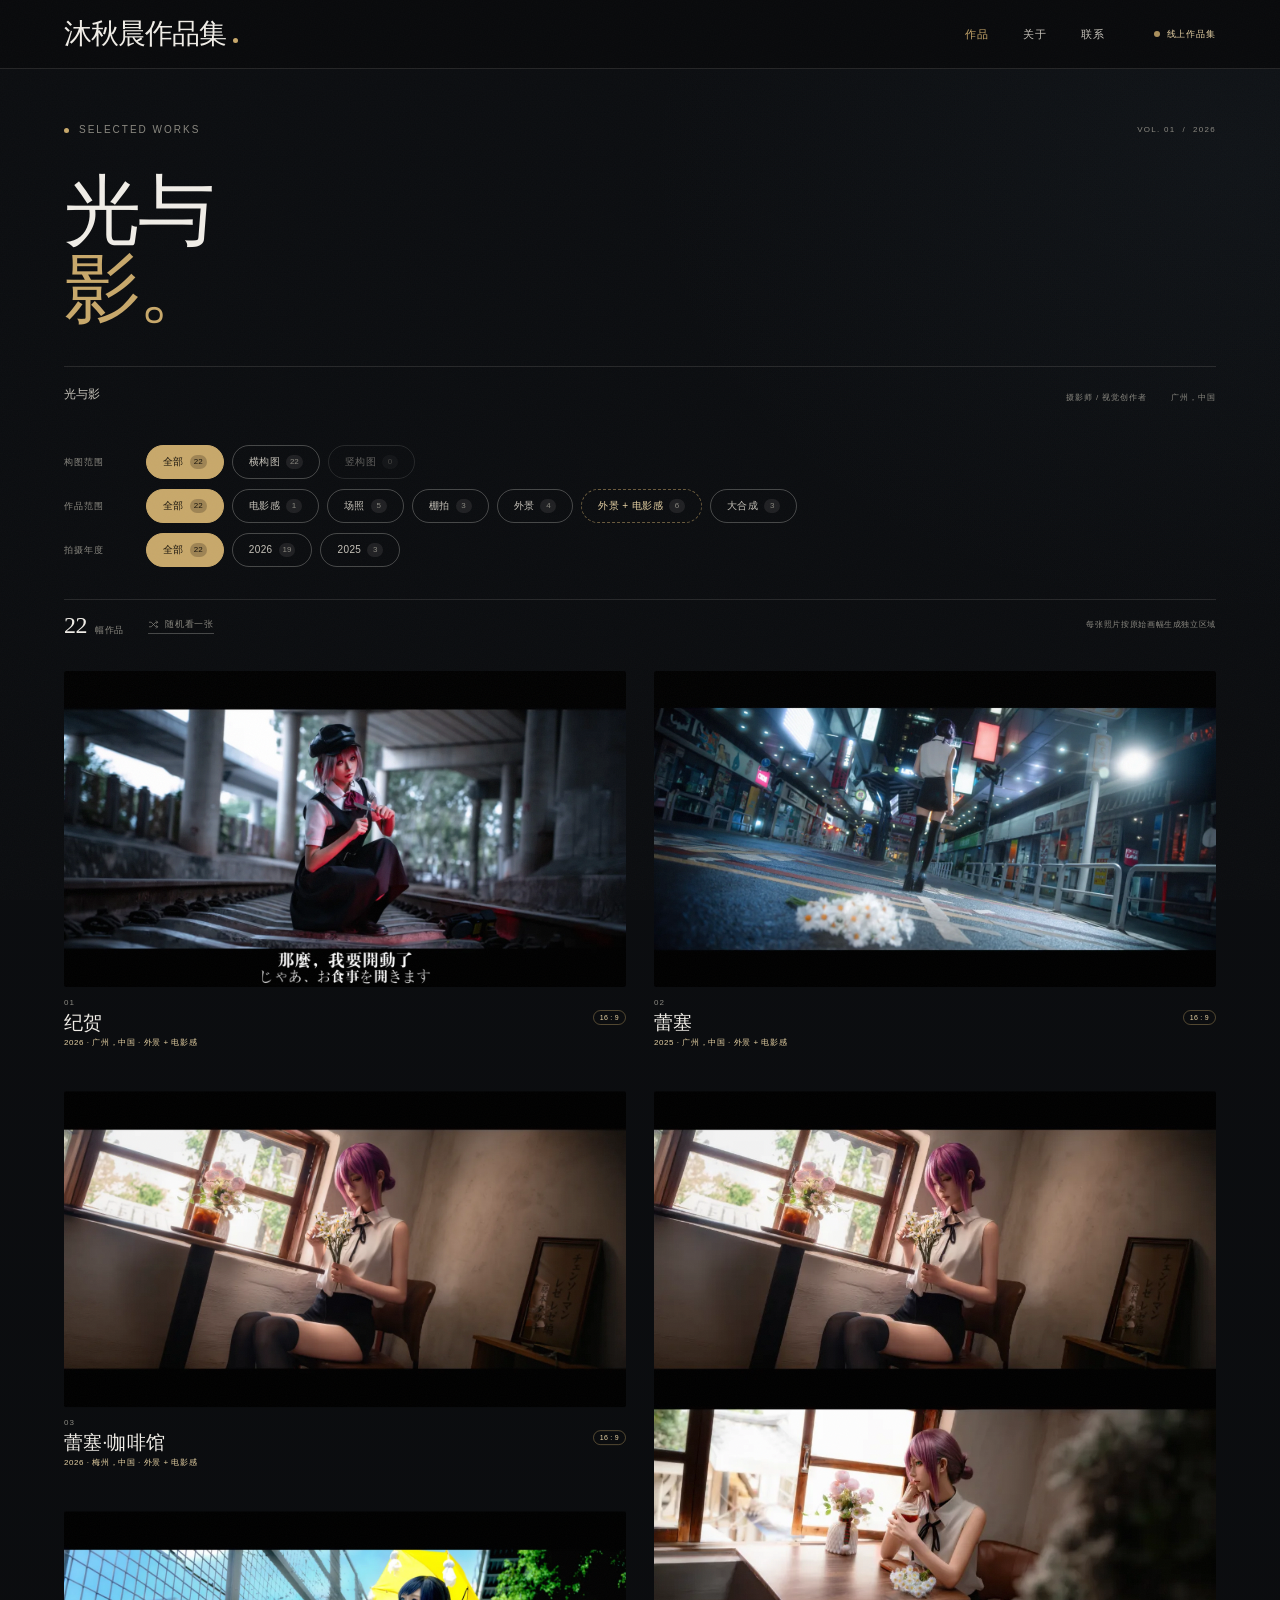
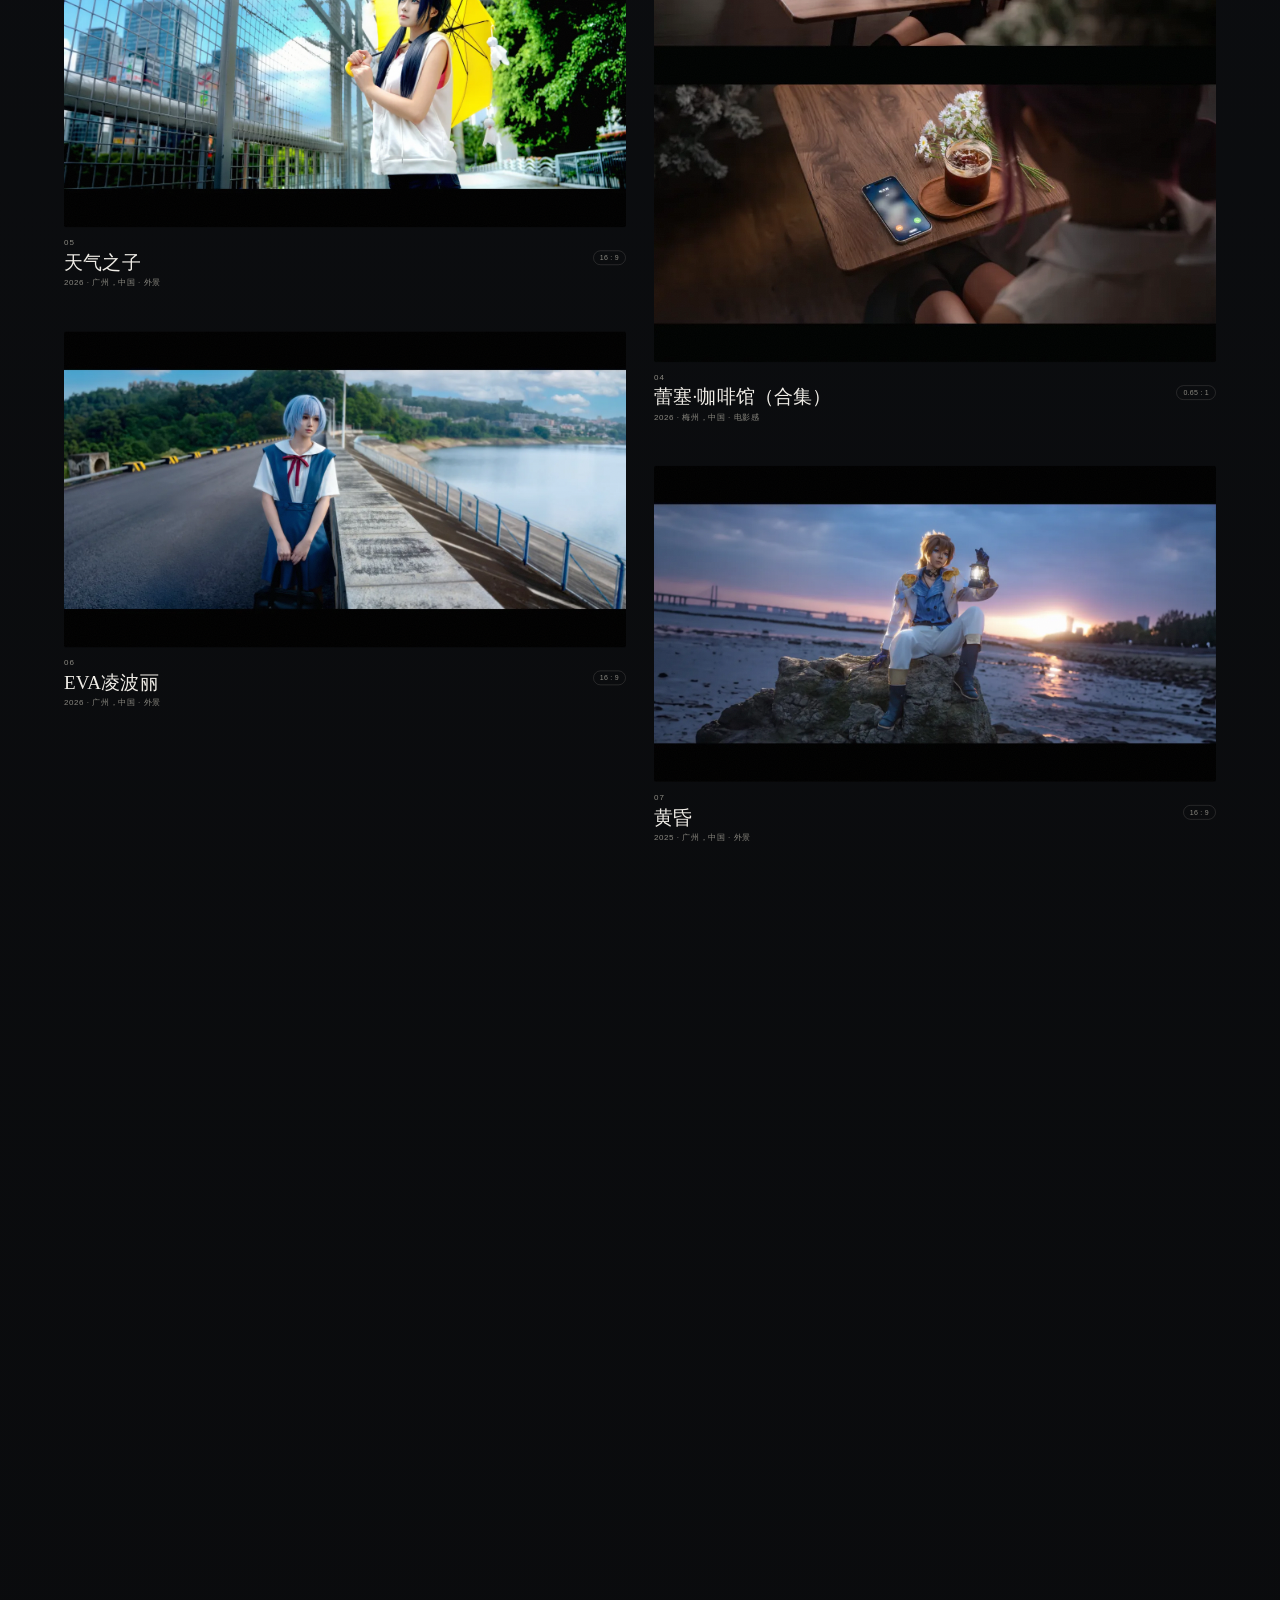
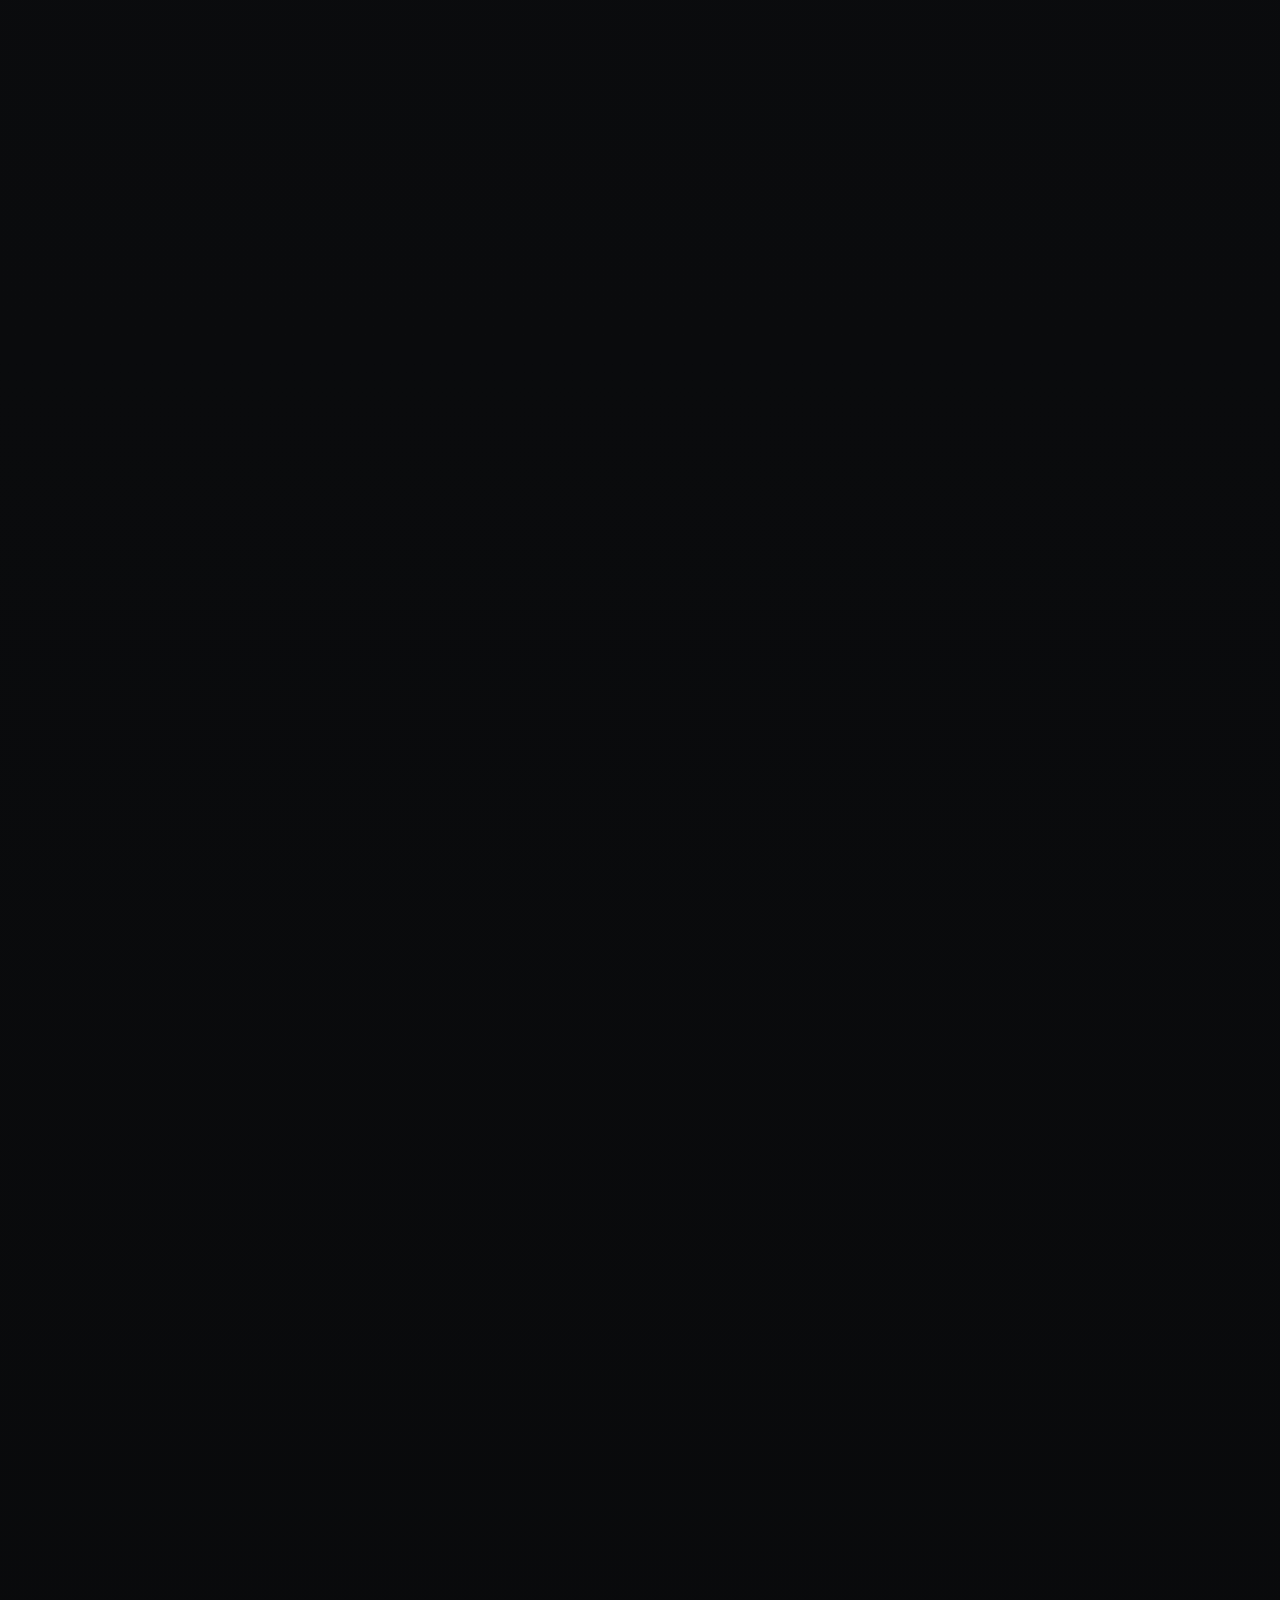
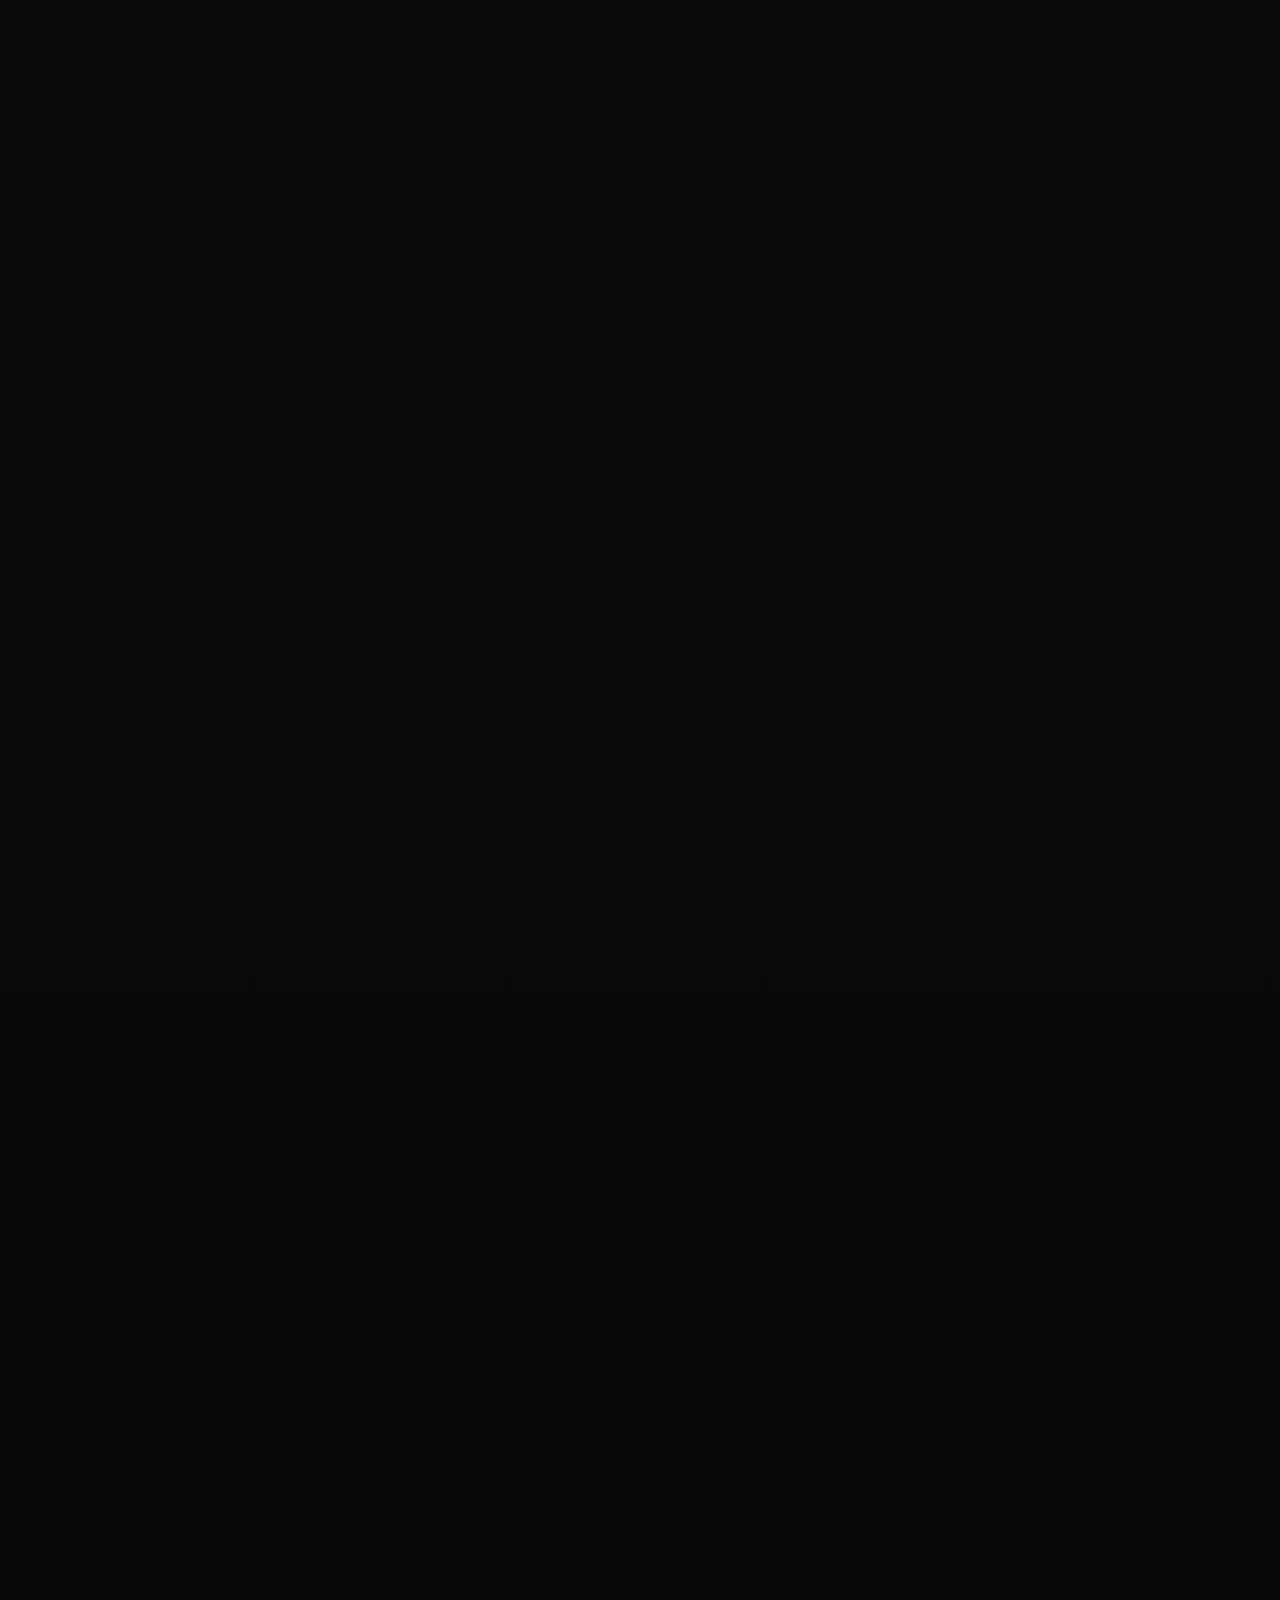
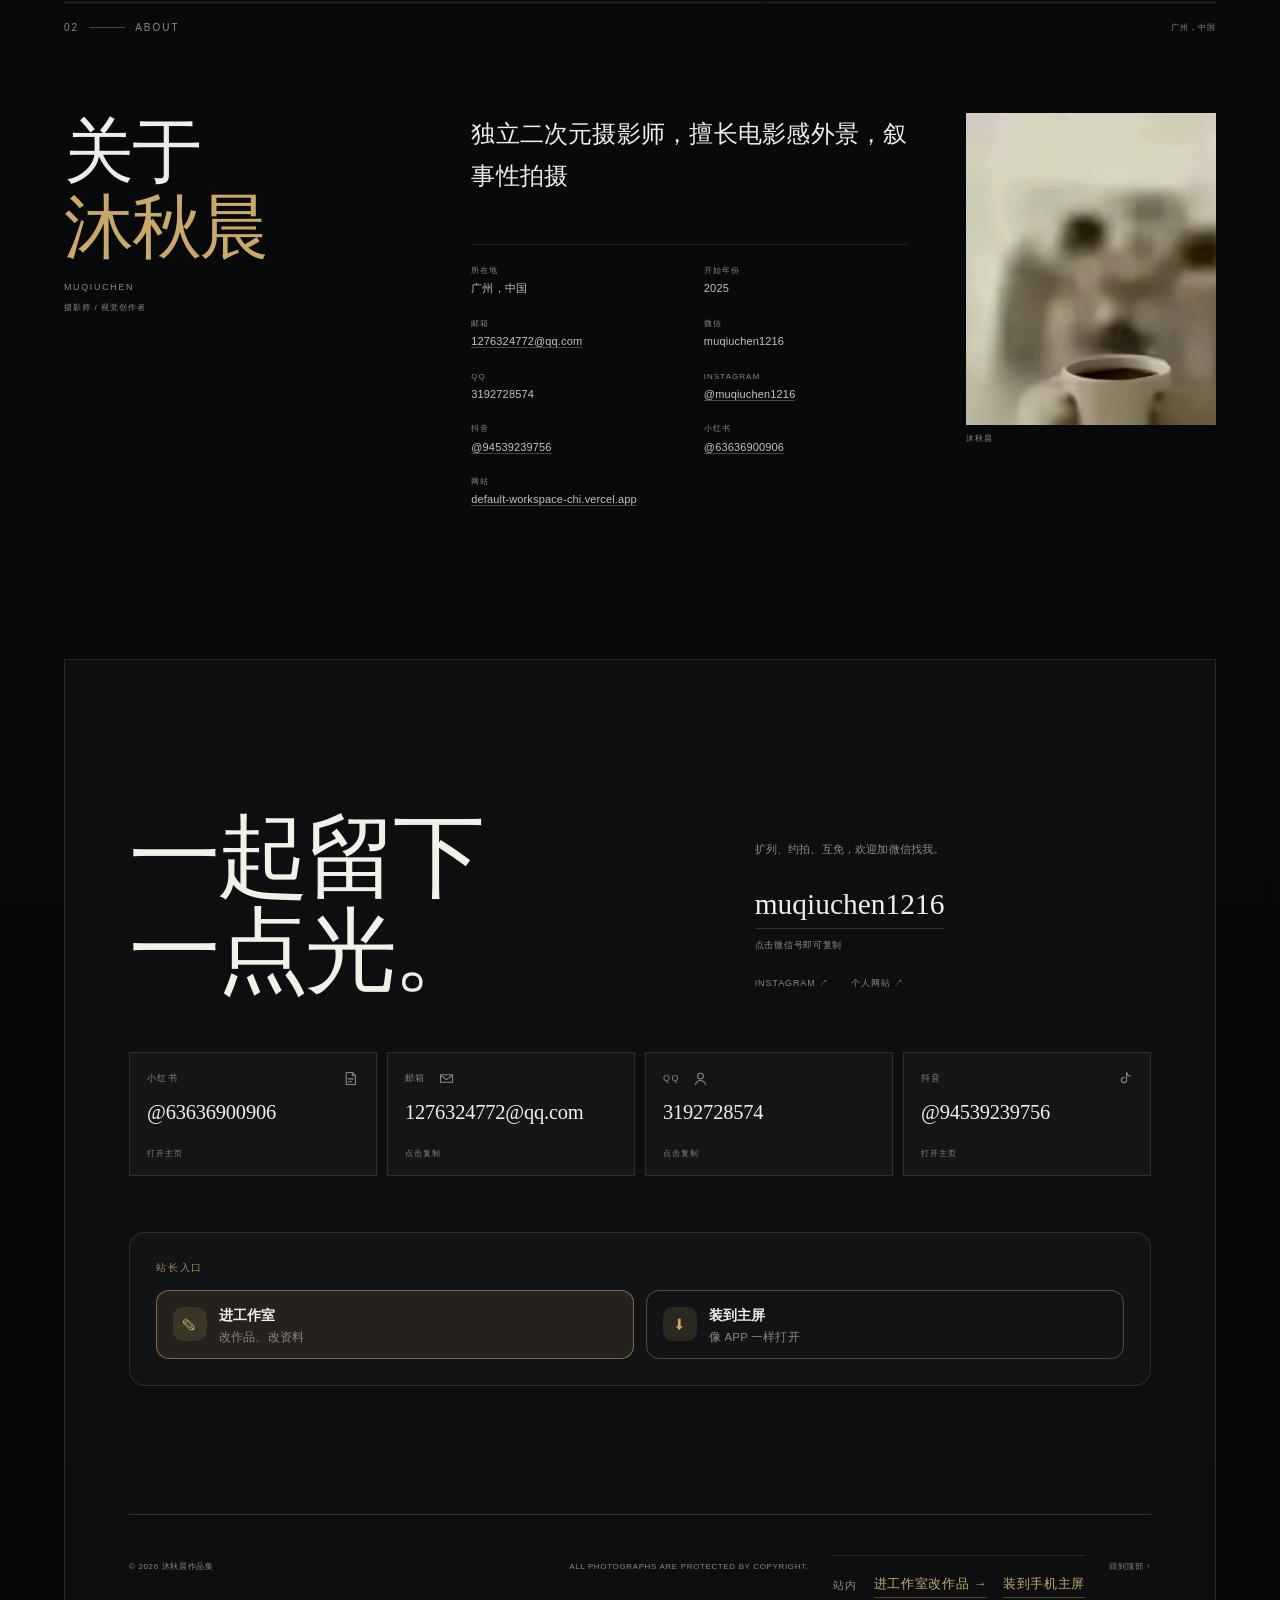
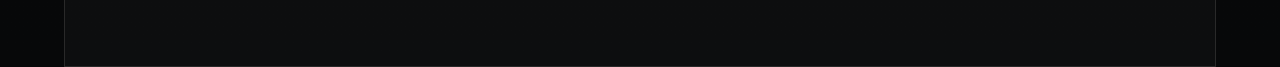
==== commit deef84a5: "同步网站内容 2026-11-28 03:14" ====
--- a/index.html
+++ b/index.html
@@ -91,15 +91,9 @@
           </div>
           <div class="filter-row">
             <span class="filter-label">作品范围</span>
-            <div class="filter-pills" id="filterCategory" role="group" aria-label="按作品范围筛选">
-              <button class="filter-pill is-active" type="button" data-filter-group="category" data-filter-value="all" aria-pressed="true">全部</button>
-              <button class="filter-pill" type="button" data-filter-group="category" data-filter-value="cinematic" aria-pressed="false">电影感</button>
-              <button class="filter-pill" type="button" data-filter-group="category" data-filter-value="onlocation" aria-pressed="false">场照</button>
-              <button class="filter-pill" type="button" data-filter-group="category" data-filter-value="studio" aria-pressed="false">棚拍</button>
-              <button class="filter-pill" type="button" data-filter-group="category" data-filter-value="outdoor" aria-pressed="false">外景</button>
-              <button class="filter-pill filter-pill--combo" type="button" data-filter-group="category" data-filter-value="cinematic-outdoor" aria-pressed="false">外景 + 电影感</button>
-              <button class="filter-pill" type="button" data-filter-group="category" data-filter-value="composite" aria-pressed="false">大合成</button>
-            </div>
+            <!-- 胶囊由 app.js 的 renderCategoryFilter() 按作品数据动态生成：
+                 内置 6 个类型 + 你在工作室里自定义的类型。 -->
+            <div class="filter-pills" id="filterCategory" role="group" aria-label="按作品范围筛选"></div>
           </div>
           <div class="filter-row">
             <span class="filter-label">拍摄年度</span>
--- a/assets/css/site.css
+++ b/assets/css/site.css
@@ -2745,3 +2745,62 @@
     grid-template-columns: 1fr;
   }
 }
+
+/* 首页筛选里：自定义分类的胶囊用虚线边区分 */
+.filter-pill--custom {
+  border-style: dashed;
+  border-color: rgba(200, 168, 107, 0.55);
+}
+
+.filter-pill--custom.is-active {
+  border-style: solid;
+}
+
+/* =========================================================
+   流畅度优化：收紧「每帧都要重算」的样式
+   ---------------------------------------------------------
+   手机上感觉卡，通常不是 JS 慢，而是合成器每帧要重做这些事：
+     1. sticky + backdrop-filter：整条顶栏常驻，滚动时每帧对身后内容做高斯模糊；
+     2. fixed + backdrop-filter 的浮动按钮：同上，而且一直悬浮在内容上；
+     3. will-change 长期挂着：白占一个合成层和显存。
+   做法：这些位置改用「接近不透明的底色」代替模糊 —— 深色站视觉差别极小，
+   但省掉每帧的模糊 pass。真正需要模糊的地方（灯箱打开时）保留。
+   ========================================================= */
+
+/* 顶栏：底色提到接近不透明，模糊半径减到 3px（几乎看不出，但省一半开销） */
+.topbar {
+  background: rgba(10, 11, 13, 0.97);
+  -webkit-backdrop-filter: none;
+  backdrop-filter: none;
+}
+
+/* 浮动安装按钮：去掉模糊，用实色 + 细边框，观感不变但不再逐帧重算 */
+.install-fab {
+  background: #1a1d22;
+  -webkit-backdrop-filter: none;
+  backdrop-filter: none;
+  will-change: transform;
+}
+
+/* 灯箱图片：只在打开时才需要合成提示，关着的时候不要常驻 */
+.lightbox:not(.is-open) .lightbox__image {
+  will-change: auto;
+}
+
+/* 长列表里的卡片：用 content-visibility 让屏幕外的部分跳过渲染。
+   22 张卡片时收益有限，但作品会越加越多，提前做好。 */
+.work-entry {
+  content-visibility: auto;
+  contain-intrinsic-size: auto 340px;
+}
+
+/* 滚动性能：告诉浏览器这些容器不会被外部影响，可以独立优化 */
+.gallery {
+  contain: layout style;
+}
+
+@media (prefers-reduced-motion: reduce) {
+  .work-entry {
+    content-visibility: visible;
+  }
+}
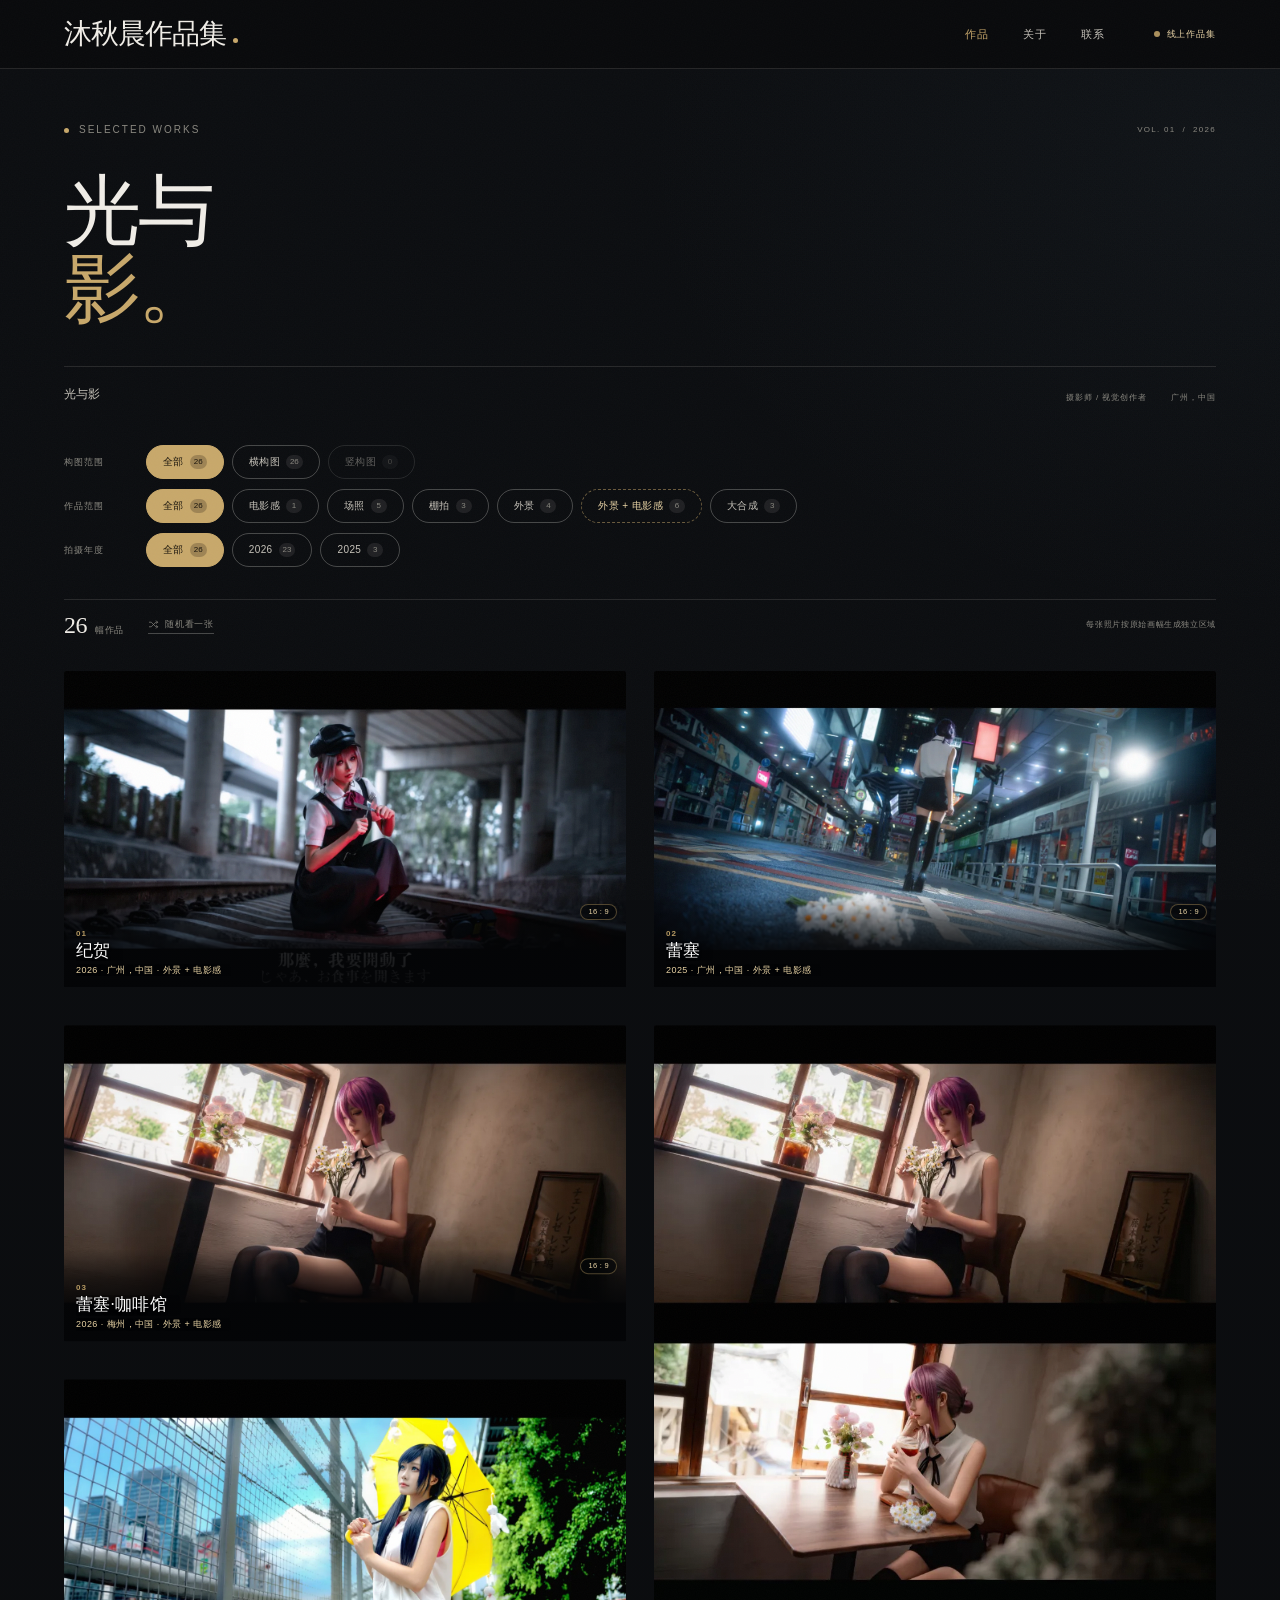
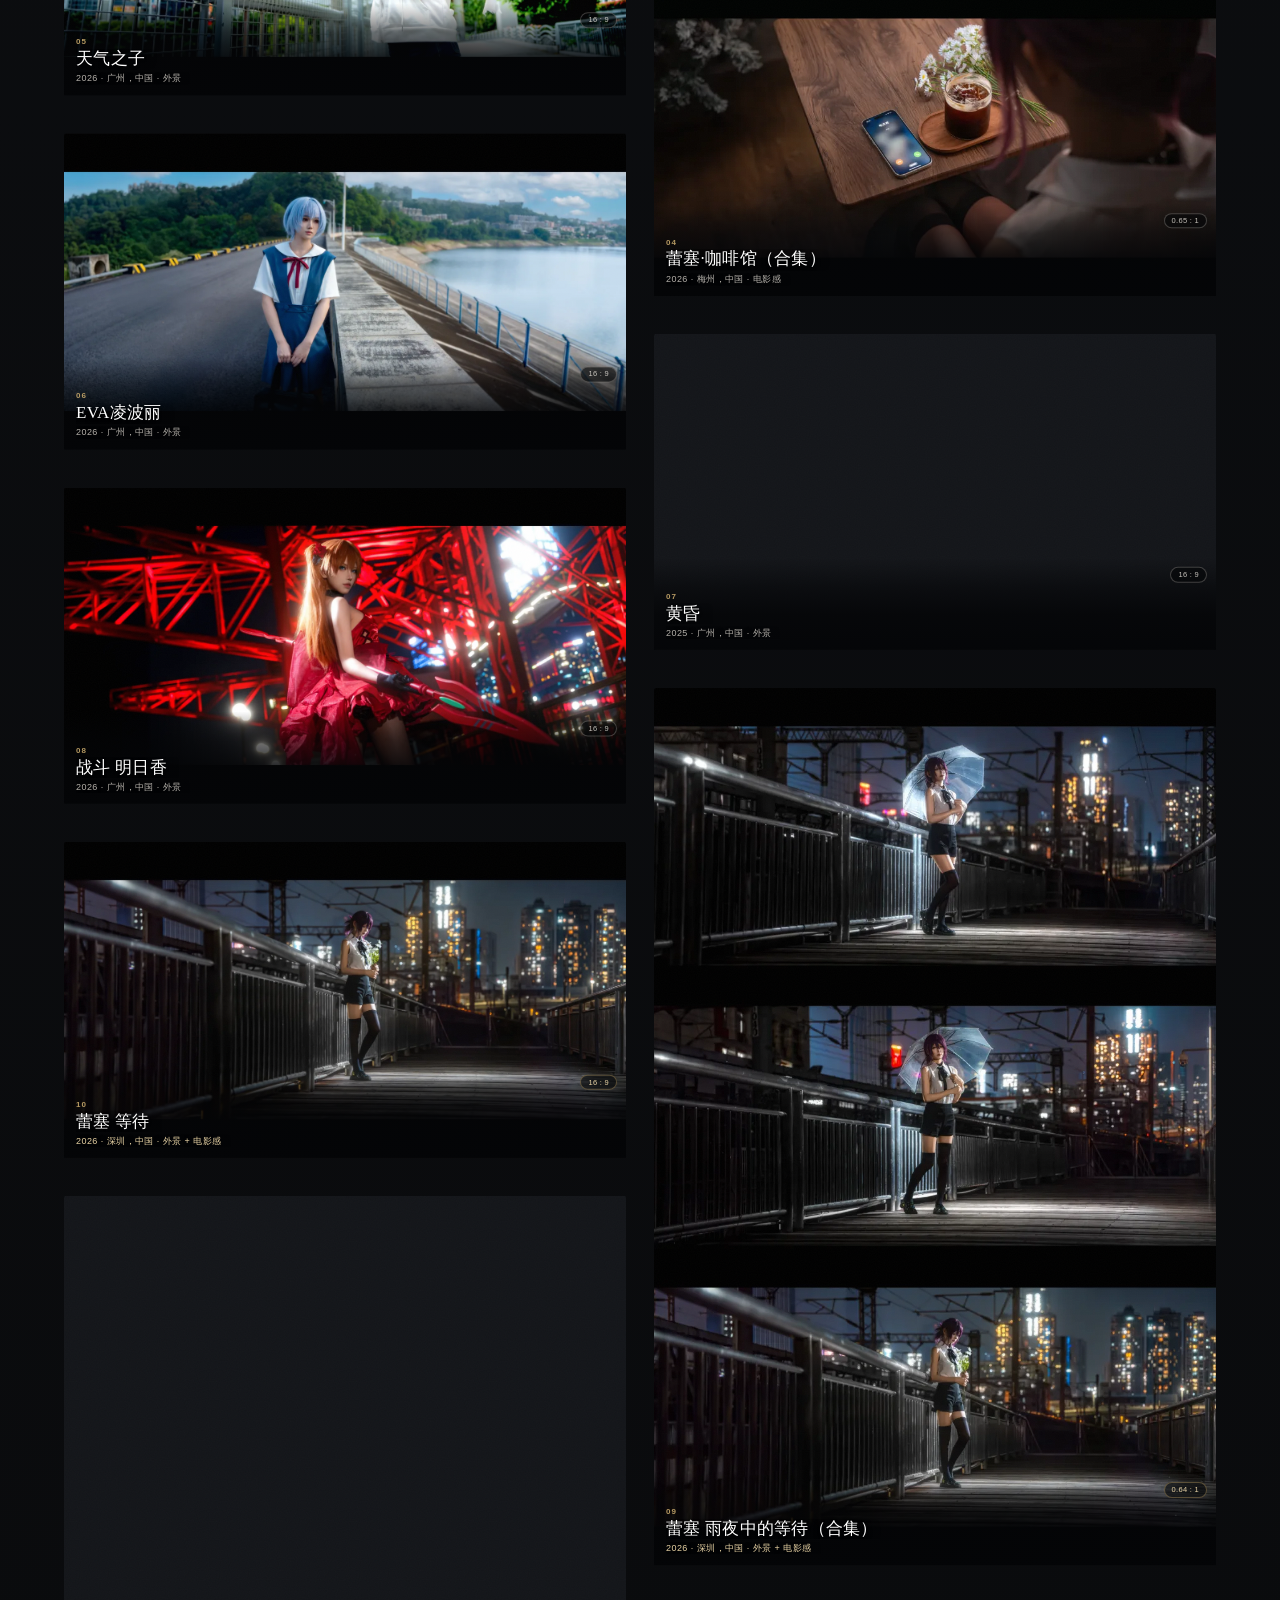
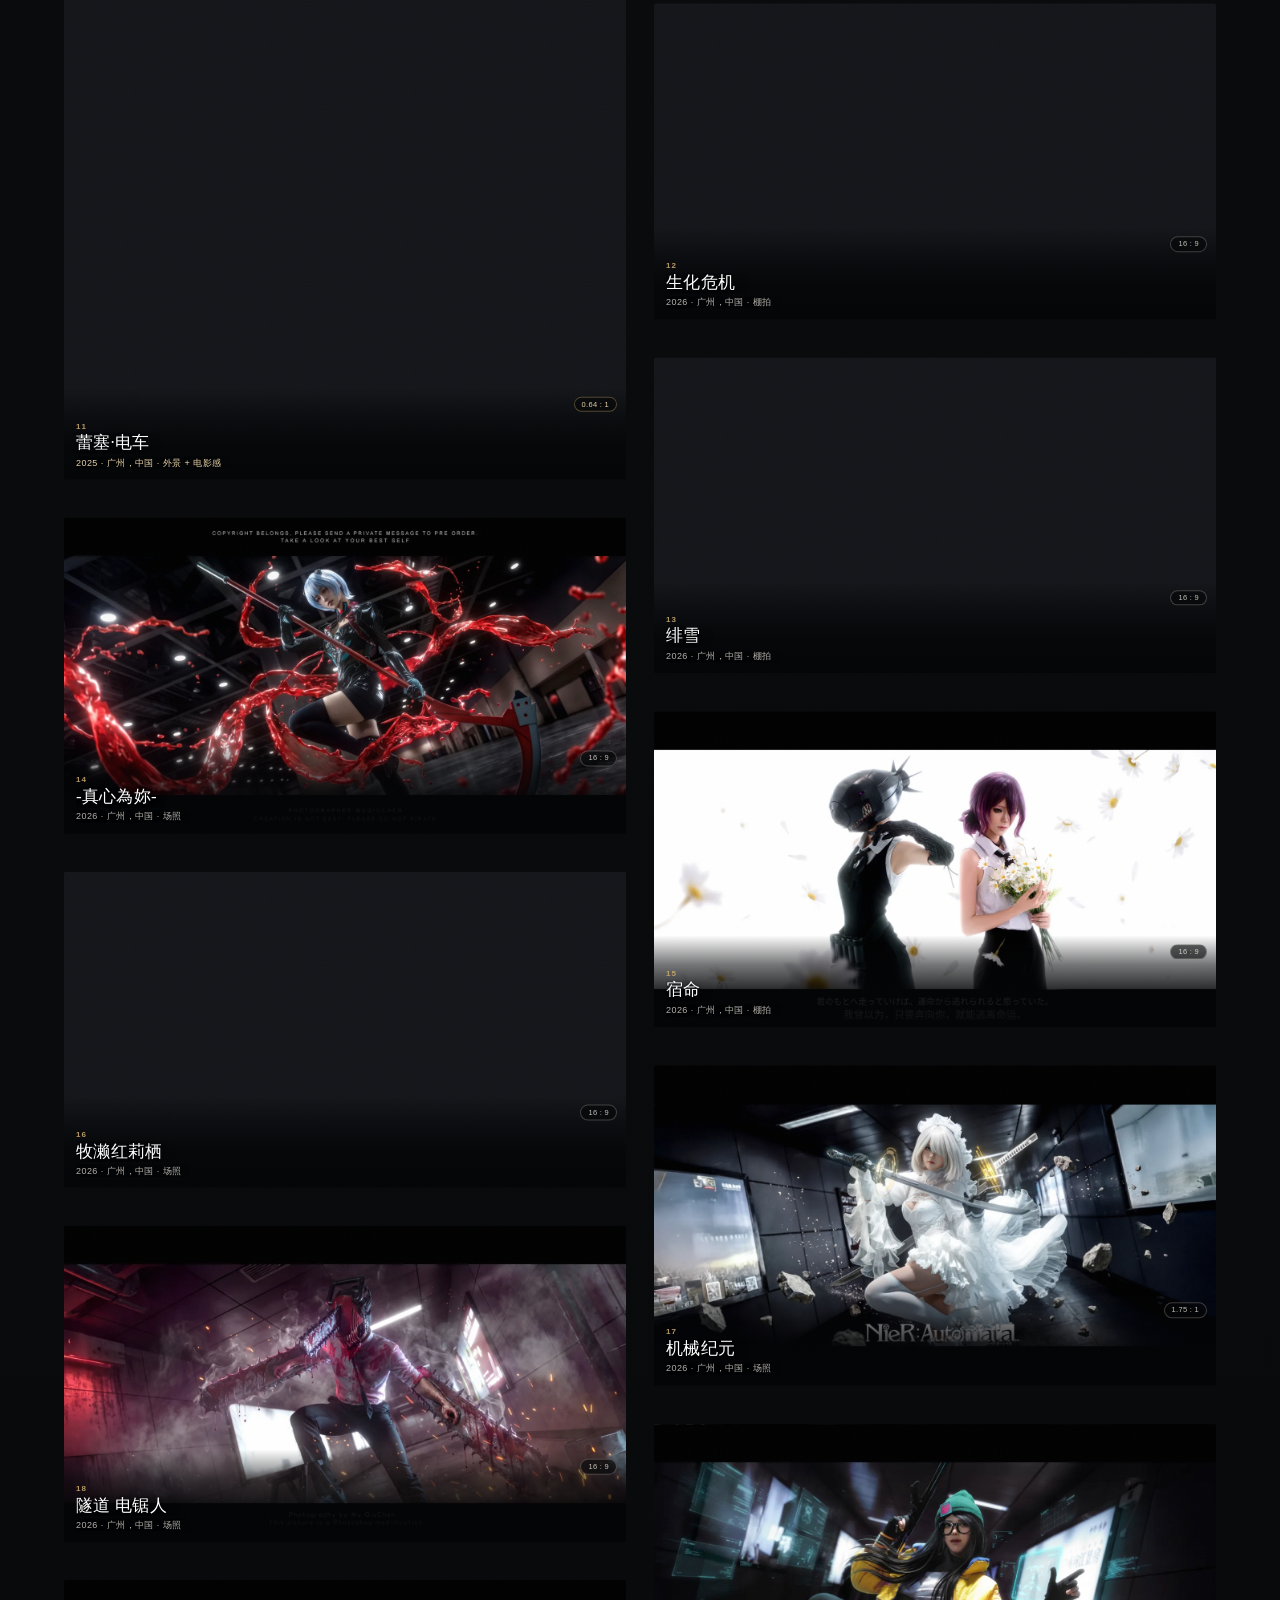
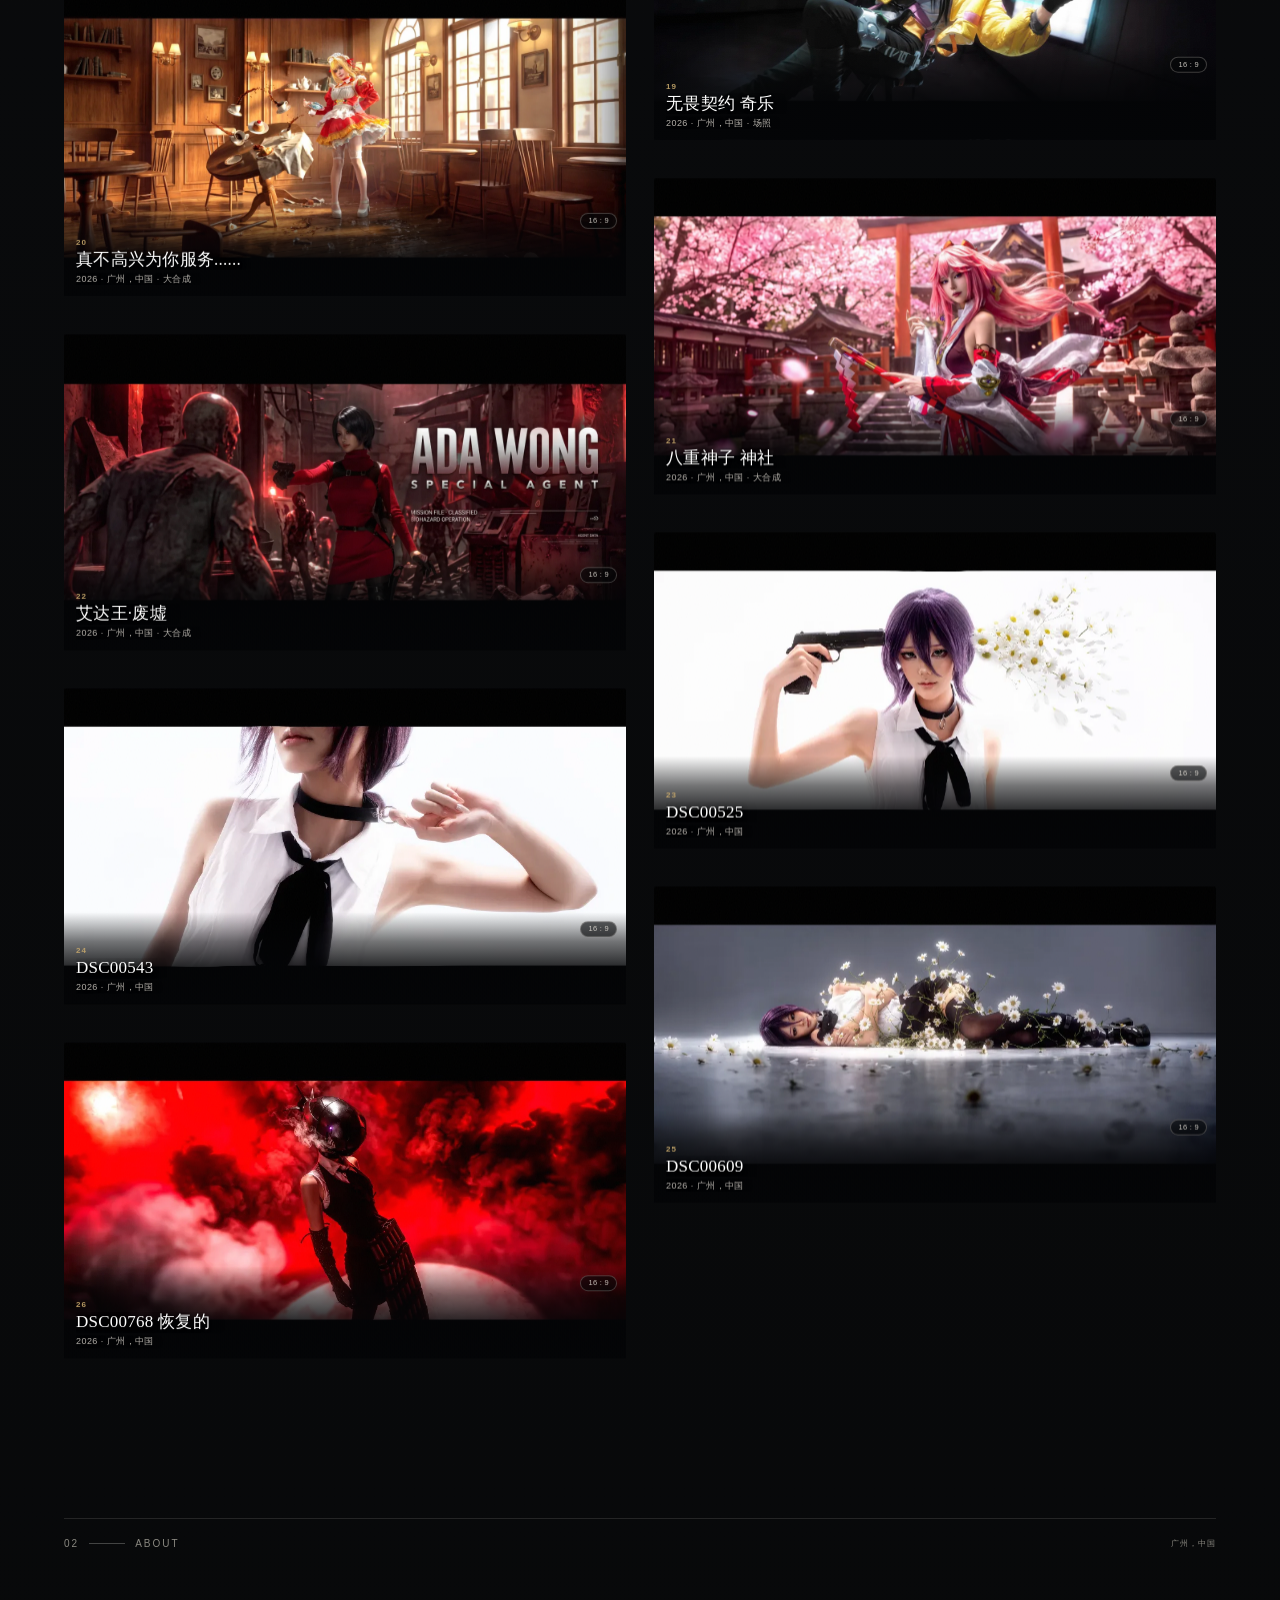
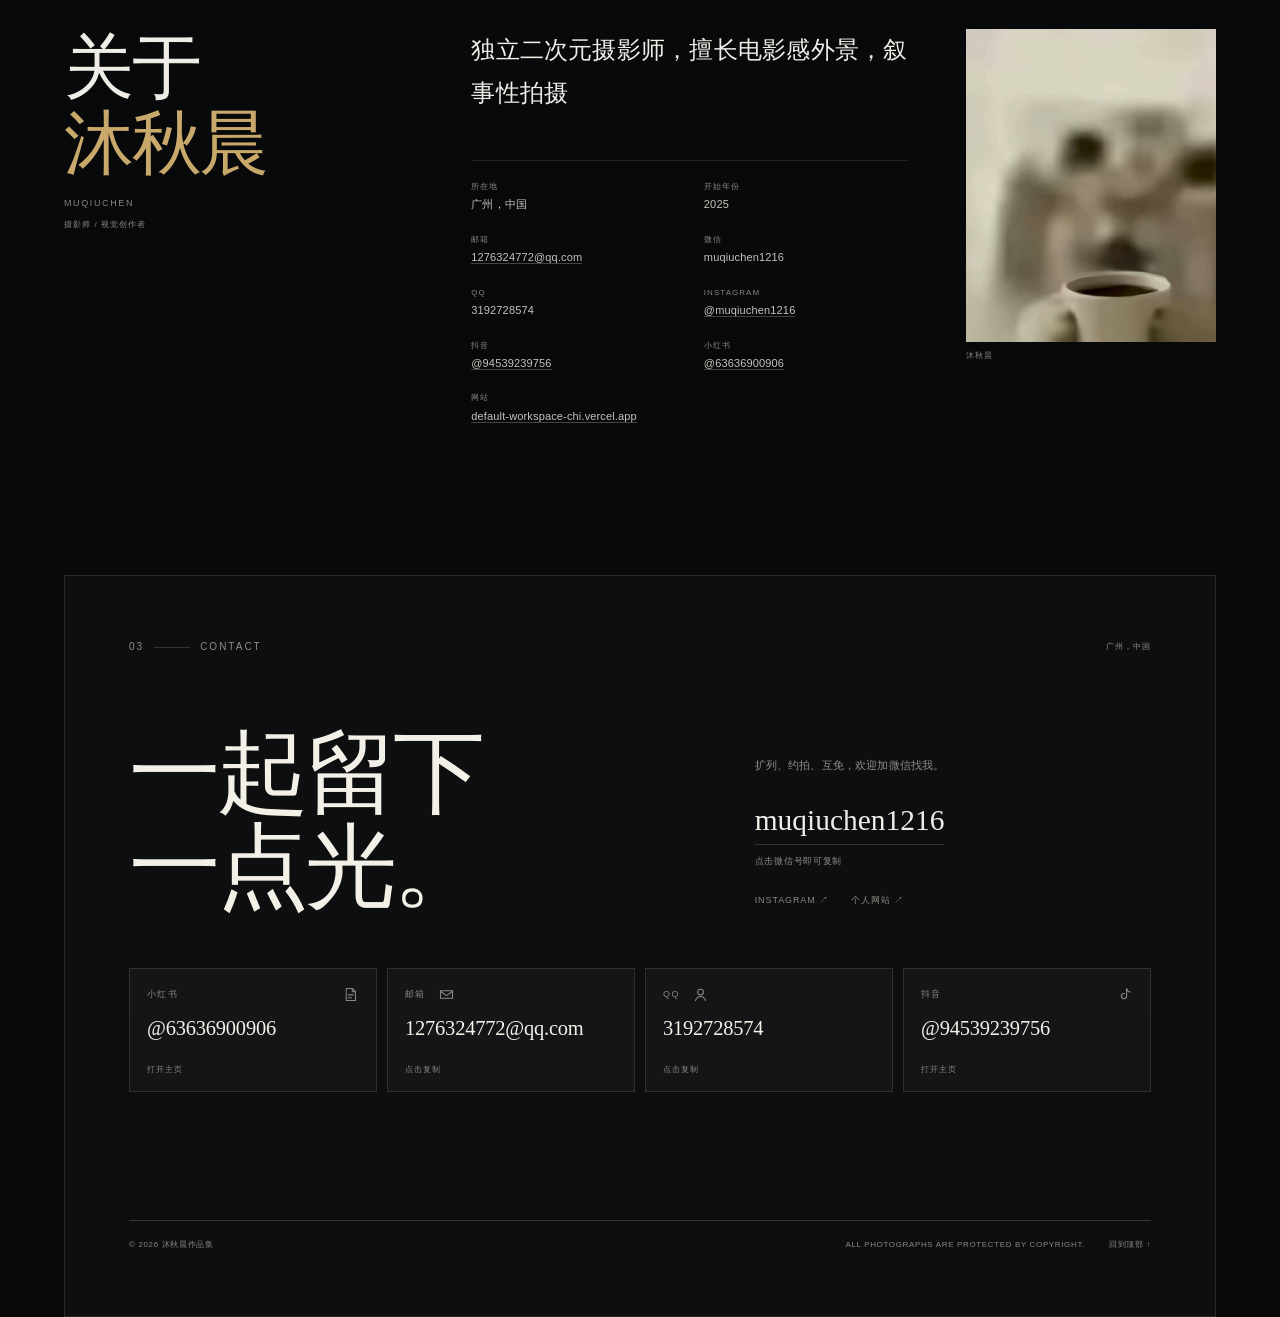
==== commit b7414be2: "同步网站内容 2026-11-28 05:29" ====
--- a/index.html
+++ b/index.html
@@ -225,7 +225,8 @@
           <ul class="contact__cards" id="contactCards" data-reveal style="--reveal-delay: 150ms"></ul>
 
           <!-- 站长入口：装成 APP 后最需要的两个动作，放在联系区下面，不用回头找顶栏 -->
-          <section class="owner-dock" data-reveal aria-label="站长工具">
+          <!-- 站长入口：默认隐藏，只有「已连令牌的设备」才显示（见 app.js 的 setupOwnerDock） -->
+          <section class="owner-dock" id="ownerDock" data-reveal aria-label="站长工具" hidden>
             <p class="owner-dock__label">站长入口</p>
             <div class="owner-dock__row">
               <a class="owner-dock__btn owner-dock__btn--primary" href="studio.html">
--- a/assets/css/site.css
+++ b/assets/css/site.css
@@ -2123,13 +2123,51 @@
   }
 }
 
-/* 说明栏是否显示，只由 app.js 的 layoutStream 根据「画廊实际宽度」
-   落下 .is-compact 类决定（画廊宽 = 视口 × 0.9，与视口断点对不齐：
-   画廊 640px 对应视口约 711px）。以前这里另写一条视口断点，
-   于是 684–710px 之间 CSS 认为该显示、JS 却把高度记成 0，
-   border-box + padding-top:11px 会把标题整段裁掉。 */
-.gallery.is-compact .work-entry__meta,
+/* 窄屏（手机）：说明栏仍然显示，只是压缩成紧凑一行。
+   以前这里是 `display: none` —— 手机上完全看不到作品名，
+   只能点开灯箱才知道这张叫什么，体验很差。
+   现在只把说明栏里「次要」的部分（序号圆环、比例标记）收起来，
+   标题和年份地点保留。 */
 .gallery.is-compact .work-entry__arrow {
+  display: none;
+}
+
+.gallery.is-compact .work-entry__meta {
+  display: flex;
+  padding-top: 7px;
+  padding-bottom: 4px;
+  gap: 6px;
+  align-items: baseline;
+}
+
+/* 紧凑模式下：序号缩小，标题一行截断，副标题更小 */
+.gallery.is-compact .work-entry__index {
+  font-size: 8px;
+  min-width: 16px;
+  opacity: 0.55;
+}
+
+.gallery.is-compact .work-entry__title {
+  font-size: 12.5px;
+  line-height: 1.25;
+  letter-spacing: 0.01em;
+  white-space: nowrap;
+  overflow: hidden;
+  text-overflow: ellipsis;
+}
+
+.gallery.is-compact .work-entry__sub {
+  font-size: 9.5px;
+  line-height: 1.3;
+  margin-top: 2px;
+  opacity: 0.6;
+  white-space: nowrap;
+  overflow: hidden;
+  text-overflow: ellipsis;
+}
+
+/* 紧凑模式下比例标记太挤，先不显示 */
+.gallery.is-compact .work-entry__ratio {
   display: none;
 }
 
@@ -2804,3 +2842,354 @@
     content-visibility: visible;
   }
 }
+
+/* =========================================================
+   标签叠在图片上（解决「不知道标签属于哪张图」）
+   ---------------------------------------------------------
+   原来标签在图片下方、双栏瀑布流里高度不齐，
+   左栏的标签经常和右栏的图并排，眼睛分不清归属。
+   现在改成：标签压在图片底部，用一层渐变遮罩保证可读，
+   标签和图片成为一个不可分割的视觉单元。
+   ========================================================= */
+
+/* 卡片本身作为定位容器 */
+.work-entry {
+  position: relative;
+}
+
+/* 图片区：占满卡片上半部分（原来的高度由 JS 设置，保持不变） */
+.work-entry__open {
+  position: relative;
+  display: block;
+  width: 100%;
+  overflow: hidden;
+}
+
+/* 标签整体叠到图片底部 */
+.work-entry__meta {
+  position: absolute;
+  left: 0;
+  right: 0;
+  bottom: 0;
+  z-index: 2;
+  display: flex;
+  align-items: flex-end;
+  justify-content: space-between;
+  gap: 10px;
+  height: auto !important;
+  min-height: 0;
+  padding: 26px 12px 10px !important;
+  overflow: hidden;
+  box-sizing: border-box;
+  /* 从透明到深色的渐变：图片再亮，文字也读得清 */
+  background: linear-gradient(
+    to top,
+    rgba(6, 7, 9, 0.92) 0%,
+    rgba(6, 7, 9, 0.78) 42%,
+    rgba(6, 7, 9, 0.35) 72%,
+    rgba(6, 7, 9, 0) 100%
+  );
+  pointer-events: none;
+}
+
+/* 序号：竖排小字，贴在标题左边 */
+.work-entry__index {
+  position: static;
+  display: block;
+  margin: 0 0 2px;
+  color: rgba(236, 231, 222, 0.62);
+  font-size: 8px;
+  font-weight: 500;
+  letter-spacing: 0.14em;
+  line-height: 1.2;
+}
+
+.work-entry__info {
+  min-width: 0;
+  flex: 1 1 auto;
+}
+
+/* 标题：图片上的大白字，一眼就和这张图绑定 */
+.work-entry__title {
+  margin: 0;
+  overflow: hidden;
+  color: #fff;
+  font-family: var(--font-serif);
+  font-size: 17px;
+  font-weight: 500;
+  line-height: 1.2;
+  letter-spacing: 0.015em;
+  text-overflow: ellipsis;
+  white-space: nowrap;
+  text-shadow: 0 1px 12px rgba(0, 0, 0, 0.8);
+}
+
+/* 副标题：年份 · 地点 · 分类 */
+.work-entry__sub {
+  overflow: hidden;
+  margin: 3px 0 0;
+  color: rgba(236, 231, 222, 0.76);
+  font-size: 9px;
+  letter-spacing: 0.05em;
+  line-height: 1.35;
+  text-overflow: ellipsis;
+  white-space: nowrap;
+  text-shadow: 0 1px 10px rgba(0, 0, 0, 0.75);
+}
+
+/* 比例标记：图片右上角，不再和标题抢位置 */
+.work-entry__ratio {
+  position: absolute;
+  right: 10px;
+  bottom: 10px;
+  z-index: 3;
+  flex: 0 0 auto;
+  margin: 0;
+  padding: 3px 7px;
+  border: 1px solid rgba(236, 231, 222, 0.28);
+  border-radius: 999px;
+  background: rgba(6, 7, 9, 0.55);
+  -webkit-backdrop-filter: none;
+  backdrop-filter: none;
+  color: rgba(236, 231, 222, 0.8);
+  font-size: 7.5px;
+  font-weight: 500;
+  letter-spacing: 0.04em;
+  line-height: 1;
+}
+
+/* 箭头仍在中间，保持原样 */
+.work-entry__arrow {
+  z-index: 3;
+}
+
+/* 手机上：标题再大一点，更好认 */
+@media (max-width: 760px) {
+  .work-entry__title {
+    font-size: 15.5px;
+  }
+
+  .work-entry__sub {
+    font-size: 9.5px;
+  }
+
+  .work-entry__meta {
+    padding: 30px 10px 9px !important;
+  }
+
+  .work-entry__ratio {
+    right: 8px;
+    bottom: 8px;
+  }
+}
+
+/* ---------- 叠层标签的修边 ---------- */
+
+/* 比例标记原来在图片右下角，会和副标题文字重叠。
+   移到图片右上角，两不相干。 */
+.work-entry__ratio {
+  position: absolute;
+  right: 9px;
+  top: 9px;
+  bottom: auto;
+  z-index: 3;
+  margin: 0;
+  padding: 3px 7px;
+  border: 1px solid rgba(236, 231, 222, 0.24);
+  border-radius: 999px;
+  background: rgba(6, 7, 9, 0.62);
+  color: rgba(236, 231, 222, 0.82);
+  font-size: 7.5px;
+  font-weight: 500;
+  letter-spacing: 0.04em;
+  line-height: 1;
+  pointer-events: none;
+}
+
+/* 副标题不要顶到右边，给比例标记留位置 */
+.work-entry__sub {
+  padding-right: 4px;
+}
+
+/* 瀑布流列高不齐会留下大片空白 —— 那是因为我把 captionHeight 设成 0 后，
+   卡片高度就等于图片高度，两列的累计高度差被放大。
+   这里让网格更紧凑：减小列间距的同时，用 align-content 让两列靠拢。
+   真正的修法是让每列都从顶部开始紧凑排列，这本来就是瀑布流的行为，
+   空白只出现在「最后一张之后」，属于正常现象。 */
+.work-entry {
+  will-change: transform;
+}
+
+/* 卡片内部的图片和标签是同一个整体，禁止选中时被拆开 */
+.work-entry__meta,
+.work-entry__meta * {
+  -webkit-user-select: none;
+  user-select: none;
+}
+
+/* ---------- 修正单列瀑布流的空白 ---------- */
+/* work-entry 是 flex column 容器，meta 虽然 absolute，
+   但 flex 仍会为它保留空间，导致卡片实际高度被撑大 ——
+   表现就是卡片之间出现大片空白。
+   这里让 meta 彻底脱离文档流（不参与 flex 布局）。 */
+
+.work-entry {
+  display: block;
+}
+
+.work-entry__open {
+  display: block;
+  width: 100%;
+}
+
+.work-entry__meta {
+  position: absolute;
+}
+
+/* 单列时图片更宽，标签里的大标题可以稍大一点 */
+@media (max-width: 719px) {
+  .work-entry__title {
+    font-size: 16px;
+  }
+}
+
+/* ---------- 让标签和图片咬得更紧 ---------- */
+
+/* 渐变再深一点、范围再大一点：
+   有些照片底部本身就很暗，标签会「浮」在纯黑里显得和图片脱节。
+   加深渐变后，标签区域始终有一层可辨识的底，视觉上属于这张图。 */
+.work-entry__meta {
+  background: linear-gradient(
+    to top,
+    rgba(4, 5, 7, 0.96) 0%,
+    rgba(4, 5, 7, 0.88) 38%,
+    rgba(4, 5, 7, 0.55) 68%,
+    rgba(4, 5, 7, 0) 100%
+  );
+  padding: 34px 12px 11px !important;
+}
+
+/* 标题再加一层淡淡的描边阴影，暗图上也立得住 */
+.work-entry__title {
+  text-shadow:
+    0 1px 3px rgba(0, 0, 0, 0.9),
+    0 2px 14px rgba(0, 0, 0, 0.7);
+}
+
+/* 卡片间距统一收紧到 16px，排布更连贯 */
+@media (max-width: 719px) {
+  .work-entry__meta {
+    padding: 34px 11px 10px !important;
+  }
+}
+
+/* ---------- 标签区加分隔线：明确「这是这张图的标签」 ---------- */
+/* 深色照片底部叠加标签后，整块容易看成一片暗色区域，
+   视觉上分不清标签属于上面的图还是下面的图。
+   加一条细金线做边界，标签就明确「长在这张图上」了。 */
+.work-entry__meta::before {
+  content: '';
+  position: absolute;
+  left: 12px;
+  right: 12px;
+  top: 0;
+  height: 1px;
+  background: linear-gradient(
+    to right,
+    rgba(200, 168, 107, 0) 0%,
+    rgba(200, 168, 107, 0.5) 22%,
+    rgba(200, 168, 107, 0.5) 78%,
+    rgba(200, 168, 107, 0) 100%
+  );
+}
+
+/* 序号用金色，和标题形成层次，也让标签区更「有形」 */
+.work-entry__index {
+  color: rgba(200, 168, 107, 0.9) !important;
+  font-weight: 600;
+}
+
+@media (max-width: 719px) {
+  .work-entry__meta::before {
+    left: 11px;
+    right: 11px;
+  }
+}
+
+/* ---------- 移除 content-visibility：它会让屏外卡片布局错位 ---------- */
+/* 之前为滚动性能加了 content-visibility: auto + contain-intrinsic-size: 340px，
+   但它会让浏览器跳过屏外卡片的真实尺寸，用 340px 占位 ——
+   而实际卡片高度各不相同（横图 200、竖图 550），
+   结果就是卡片定位和占位不一致，出现大片空白。
+   作品数量不多，收益远小于风险，直接取消。 */
+.work-entry {
+  content-visibility: visible !important;
+  contain-intrinsic-size: auto !important;
+}
+
+/* ---------- 修正：work-entry 必须保持 absolute ---------- */
+/* 瀑布流用 transform 给每张卡片定位，所以卡片必须脱离文档流。
+   我之前为了给叠层标签找定位参照，把 .work-entry 改成了 position: relative，
+   结果卡片既占文档流位置、又叠加 transform 偏移 ——
+   每张卡片多出整整一个卡片高度（200px）的空白。
+   现在改回 absolute：absolute 元素本身就能作为子元素的定位参照。 */
+.work-entry {
+  position: absolute !important;
+  top: 0;
+  left: 0;
+  display: block;
+}
+
+/* 标签仍然相对卡片定位（卡片是 absolute，本身就是参照） */
+.work-entry__meta {
+  position: absolute;
+}
+
+/* =========================================================
+   去掉金色分隔线 + 恢复两列
+   ---------------------------------------------------------
+   1. 用户反馈：那根金线很破坏美观 —— 去掉。
+      叠层标签本身已经能表达归属，不需要额外加线。
+   2. 用户更喜欢两列排版（一列要翻太久）。
+      两列的空白问题之前已经修好（position: absolute），
+      所以恢复两列不会再出现大片空白。
+   ========================================================= */
+
+.work-entry__meta::before {
+  content: none !important;
+  display: none !important;
+}
+
+/* 两列时标题稍小一点，避免溢出 */
+@media (max-width: 719px) {
+  .work-entry__title {
+    font-size: 13.5px;
+  }
+
+  .work-entry__sub {
+    font-size: 8.5px;
+  }
+
+  .work-entry__meta {
+    padding: 24px 9px 8px !important;
+  }
+
+  .work-entry__index {
+    font-size: 7.5px;
+  }
+
+  .work-entry__ratio {
+    right: 7px;
+    top: 7px;
+    font-size: 7px;
+    padding: 2px 6px;
+  }
+}
+
+/* hidden 属性对 flex / inline-flex 元素不生效（display 会被 CSS 覆盖），
+   站长入口默认要藏起来，这里确保它真的不显示。 */
+.topbar__studio[hidden],
+.site-footer__admin[hidden],
+.owner-dock[hidden] {
+  display: none !important;
+}
